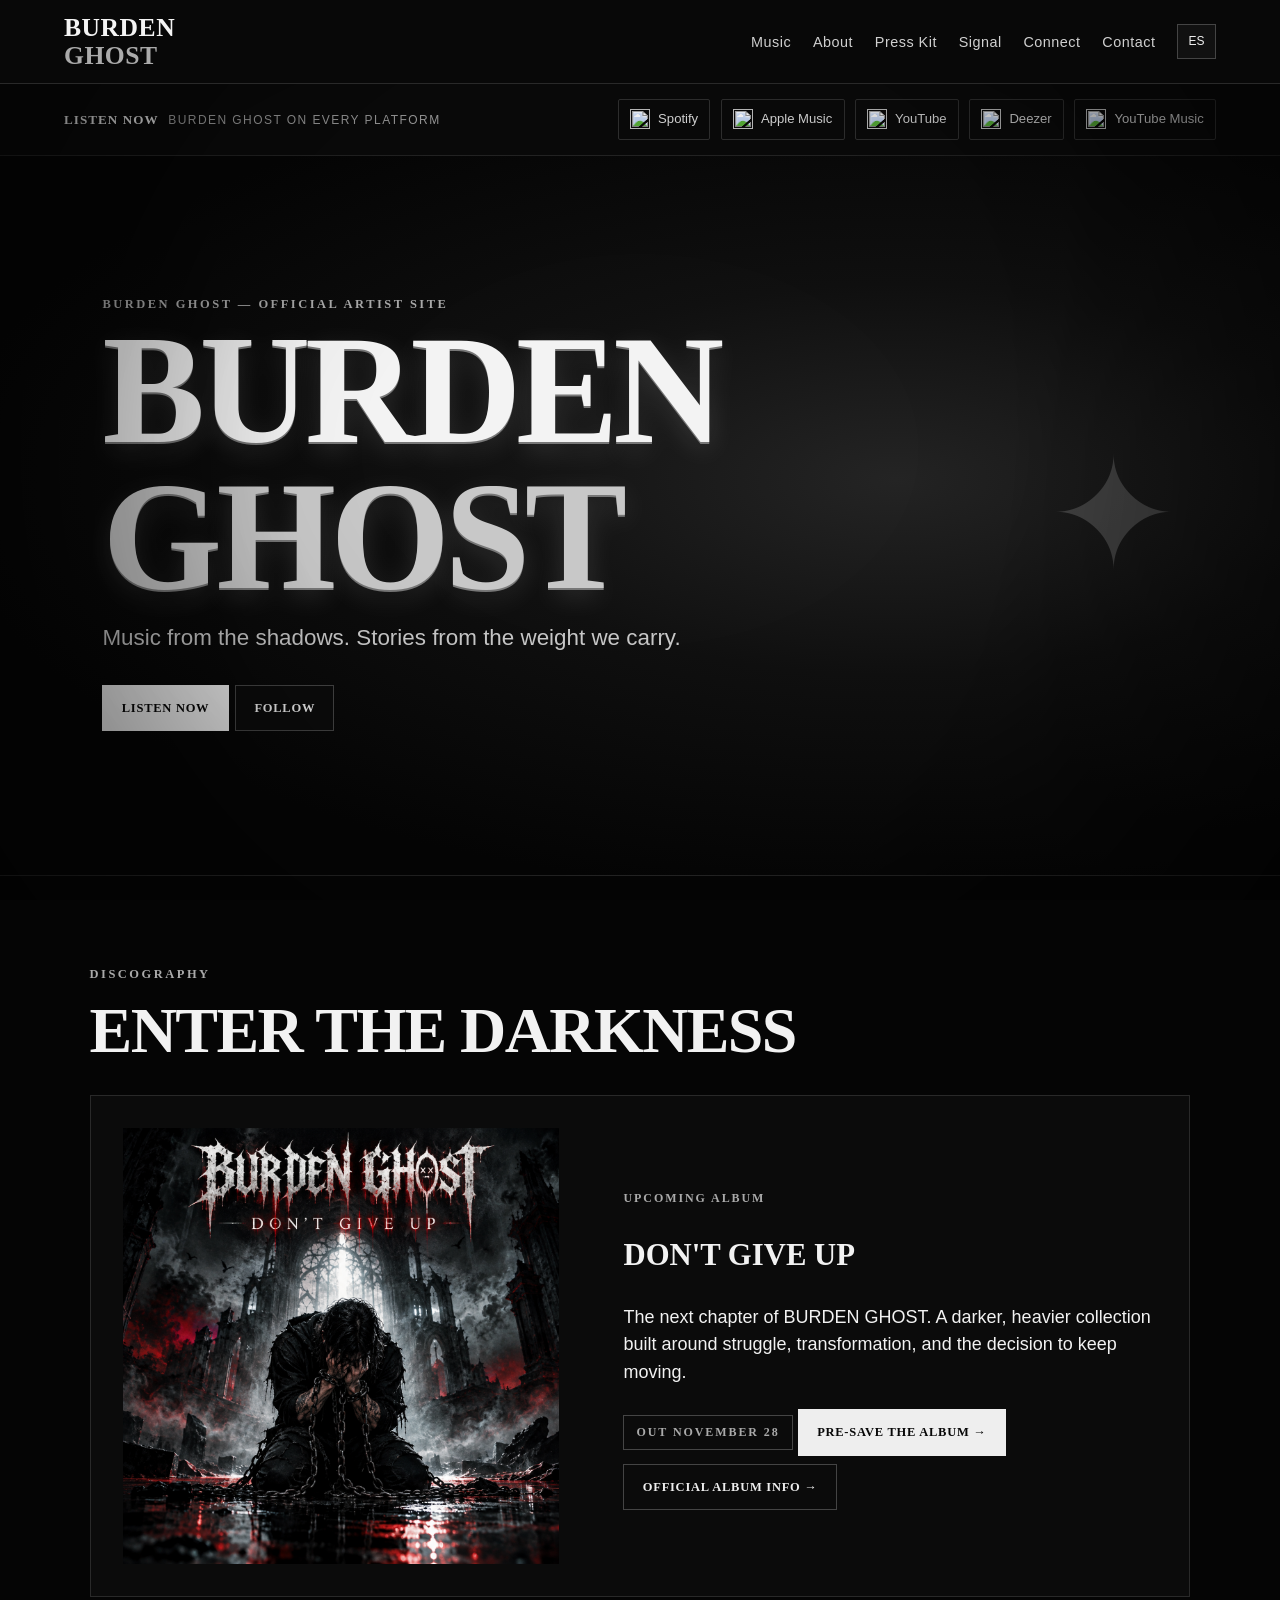
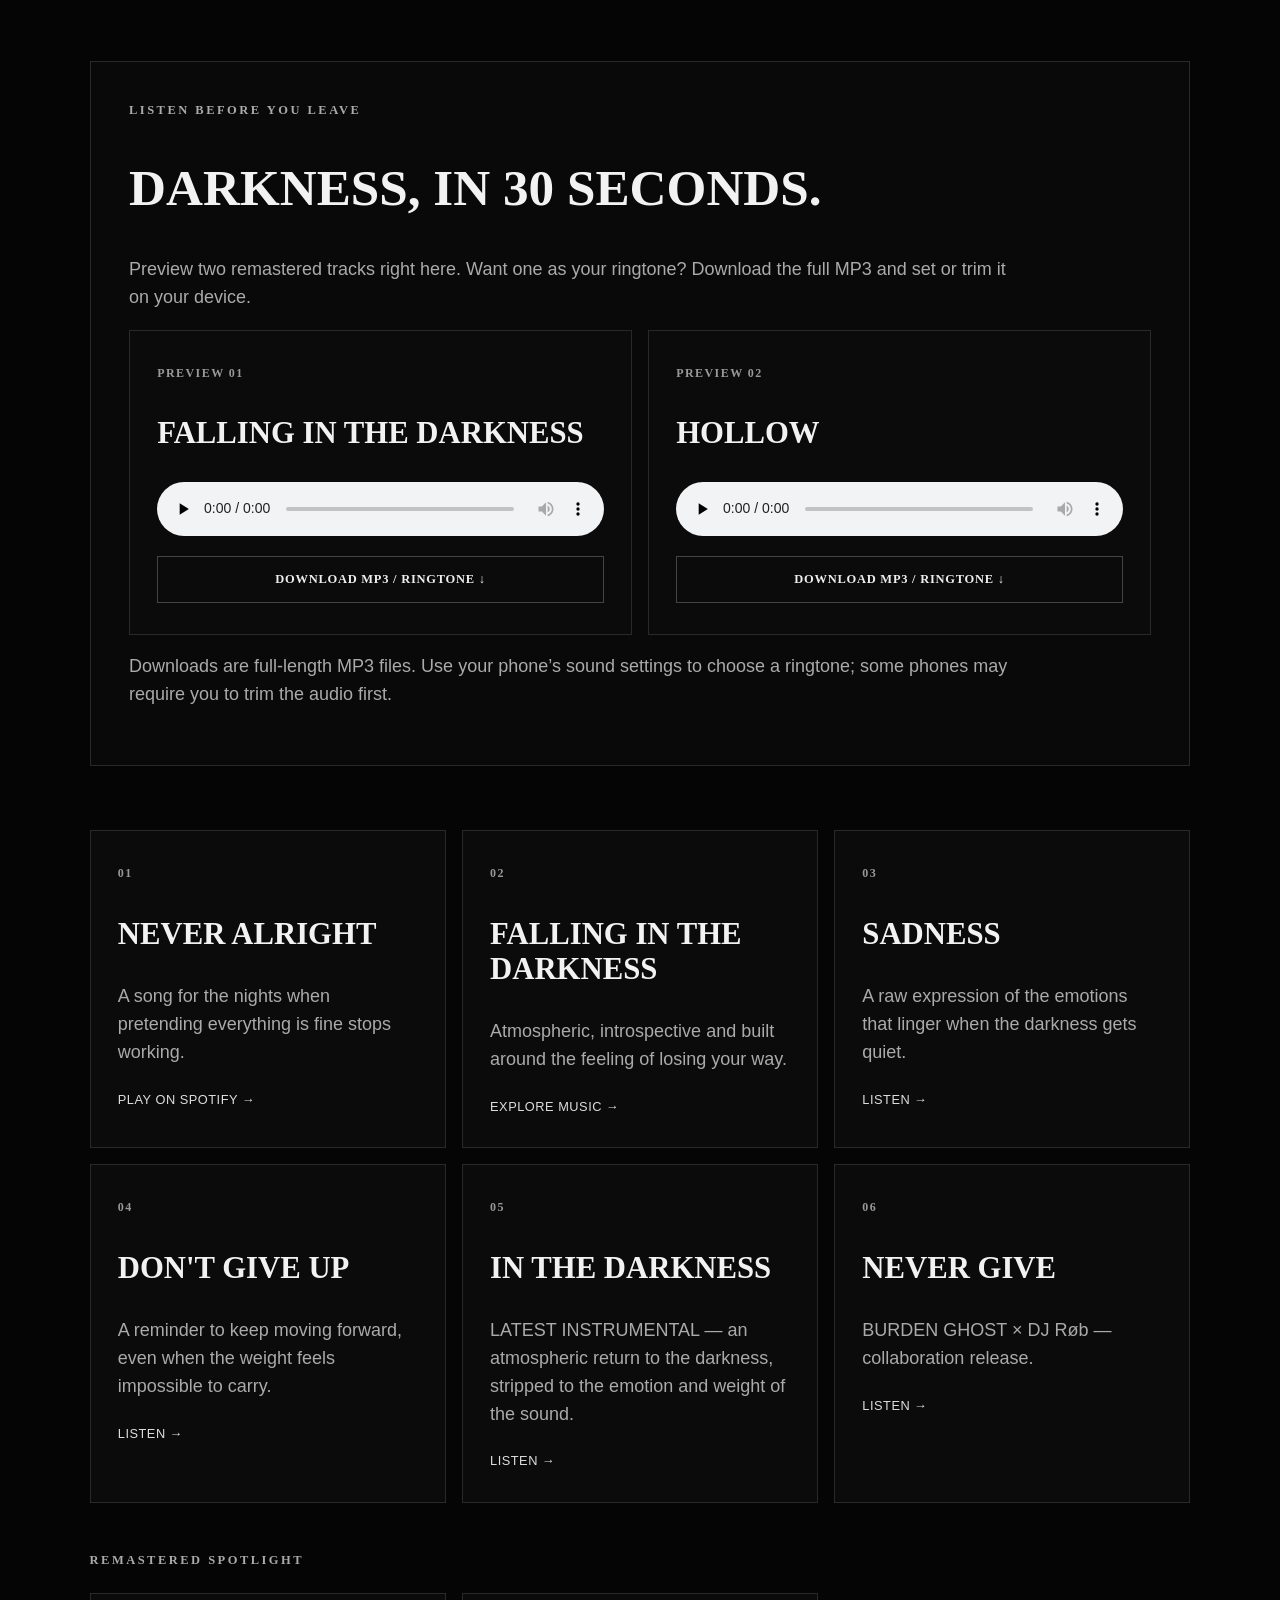
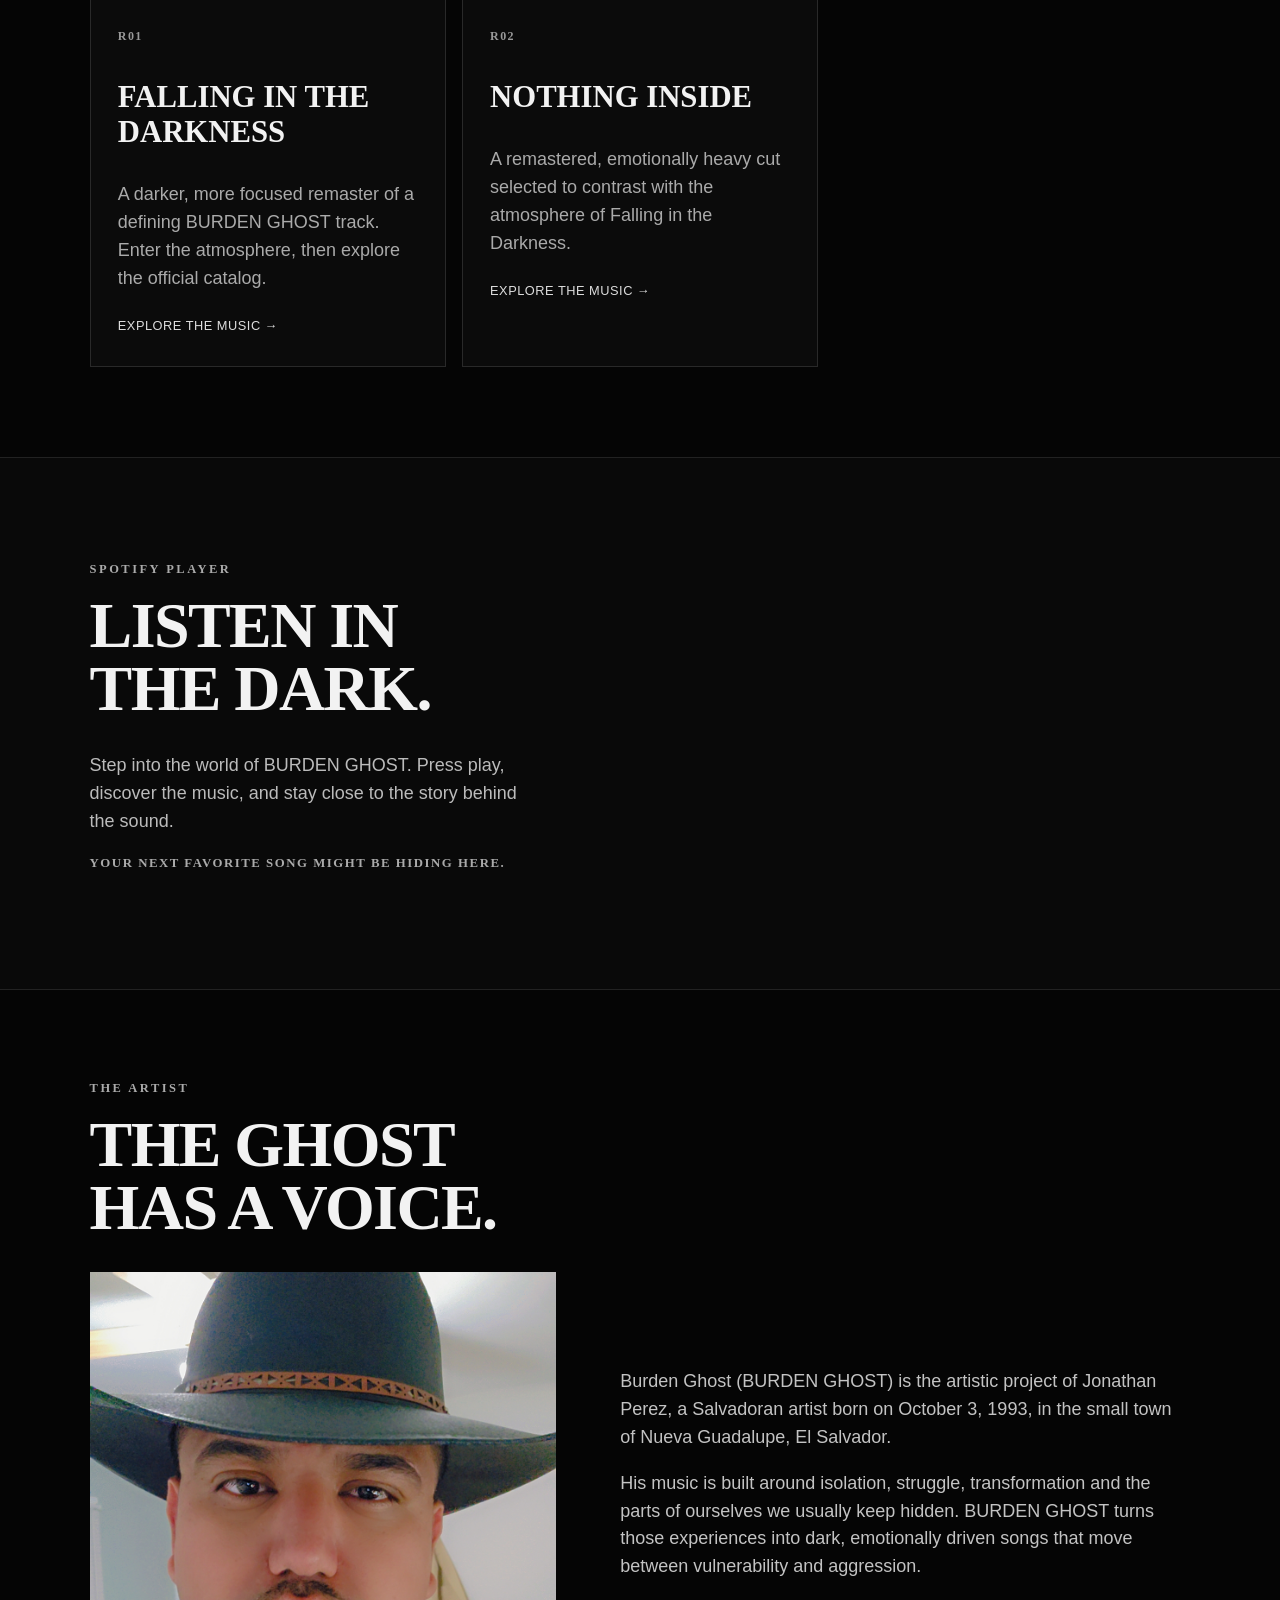
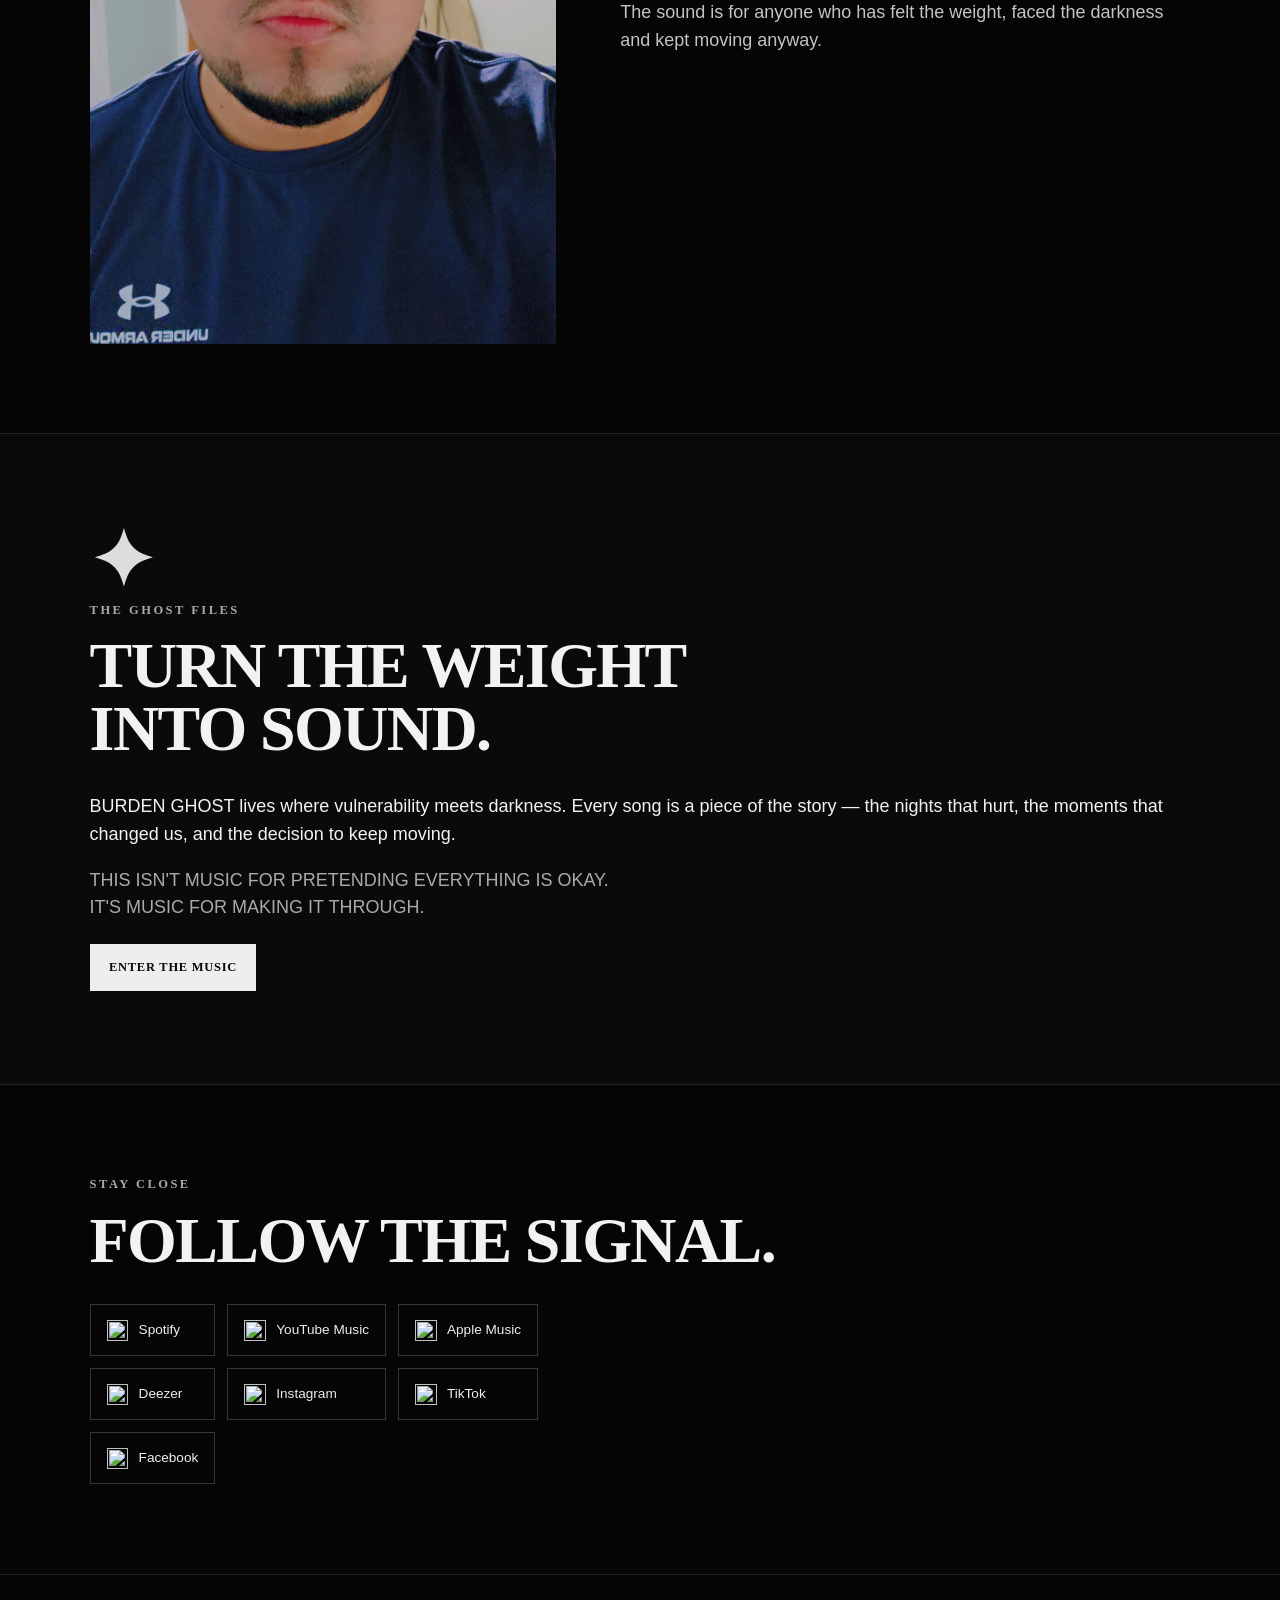
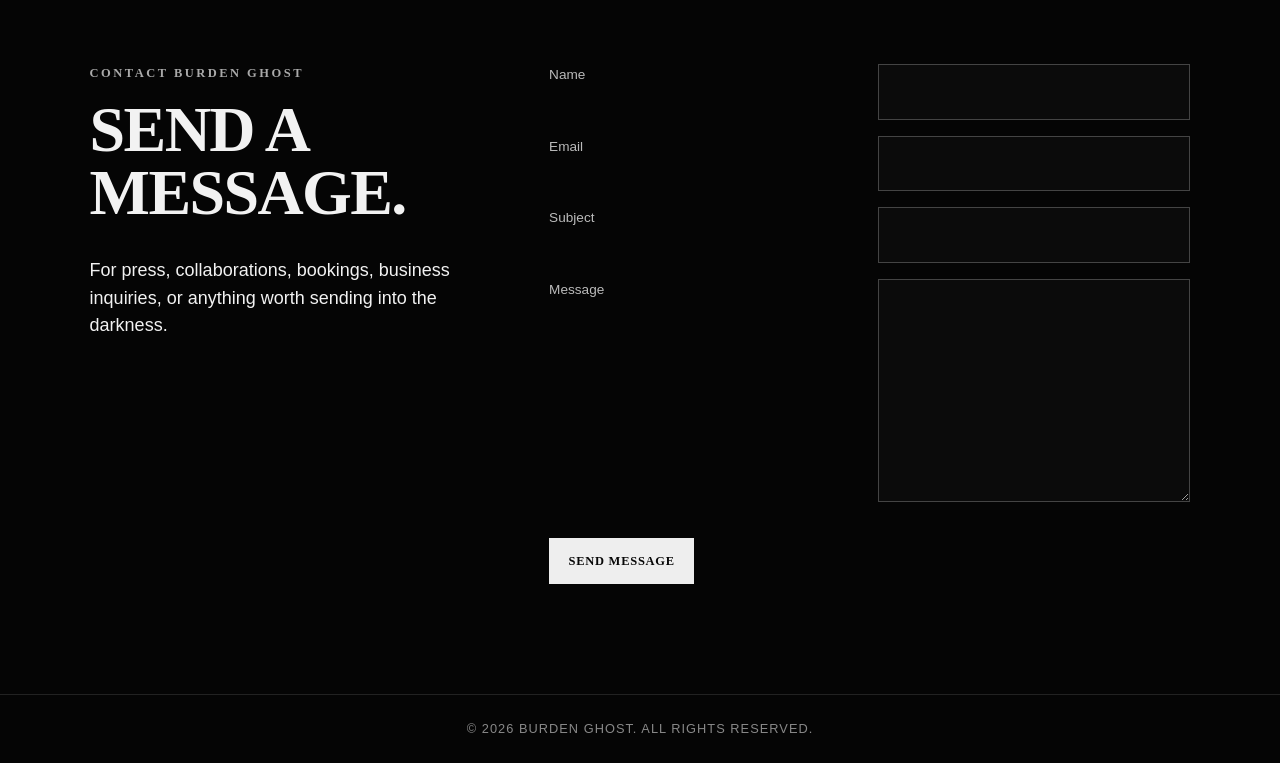
==== index.html @ daea95f8 "Add Deezer to artist links and structured data" ====
<!doctype html><html lang="en"><head><meta charset="utf-8"><meta name="viewport" content="width=device-width,initial-scale=1">
<meta name="referrer" content="strict-origin-when-cross-origin"><meta http-equiv="Permissions-Policy" content="camera=(), microphone=(), geolocation=(), payment=(), usb=(), bluetooth=(), accelerometer=(), gyroscope=(), magnetometer=()">
<meta http-equiv="Content-Security-Policy" content="default-src 'self'; base-uri 'self'; object-src 'none'; upgrade-insecure-requests; script-src 'self' https://challenges.cloudflare.com; style-src 'self' https://fonts.googleapis.com https://fonts.cdnfonts.com; font-src 'self' https://fonts.gstatic.com https://fonts.cdnfonts.com; img-src 'self' https://cdn.simpleicons.org; frame-src https://open.spotify.com https://challenges.cloudflare.com; connect-src 'self' https://formspree.io https://challenges.cloudflare.com; form-action https://formspree.io;">
<script src="https://challenges.cloudflare.com/turnstile/v0/api.js" async defer></script><meta name="description" content="Burden Ghost — official artist website of Salvadoran artist Jonathan Pérez. Discover the upcoming album Don't Give Up, latest music, In the Darkness instrumental, Never Give collaboration with DJ Røb, press kit and official links."><meta name="robots" content="index, follow, max-image-preview:large"><link rel="sitemap" type="application/xml" href="https://burdenghost.com/sitemap.xml"><title>Burden Ghost | Official Artist Website</title><link rel="canonical" href="https://burdenghost.com/">
<meta property="og:type" content="website">
<meta property="og:url" content="https://burdenghost.com/">
<meta property="og:title" content="Burden Ghost | Official Artist Website">
<meta property="og:description" content="BURDEN GHOST — alternative rap and metal from Salvadoran artist Jonathan Perez. Music from the shadows. Stories from the weight we carry.">
<meta property="og:image" content="https://burdenghost.com/file_00000000a74481f78d8ba8c35fa80552.png">
<meta property="og:image:alt" content="BURDEN GHOST — DON’T GIVE UP album cover">
<meta name="twitter:card" content="summary_large_image">
<meta name="twitter:title" content="Burden Ghost | Official Artist Website">
<meta name="twitter:description" content="BURDEN GHOST — alternative rap and metal from Salvadoran artist Jonathan Perez.">
<meta name="twitter:image" content="https://burdenghost.com/file_00000000a74481f78d8ba8c35fa80552.png">
<meta name="theme-color" content="#080808">
<meta name="keywords" content="BURDEN GHOST, Burden Ghost official artist, BURDEN GHOST music, BURDEN GHOST songs, Jonathan Pérez, Jonathan Perez musician, Salvadoran artist, alternative rap, alternative metal, rap metal, hip-hop, Don't Give Up album, Falling in the Darkness, Never Alright, Sadness, Hollow, In the Darkness, Never Give, DJ Røb, official discography, artist biography, press kit">
<meta property="og:site_name" content="Burden Ghost">
<meta property="og:locale" content="en_US">
<meta property="og:locale:alternate" content="es_SV">
<meta name="twitter:site" content="@burdenghost">
<script type="application/ld+json">{"@context":"https://schema.org","@graph":[{"@type":"WebPage","@id":"https://burdenghost.com/#webpage","url":"https://burdenghost.com/","name":"Burden Ghost | Official Artist Website","description":"Official website of BURDEN GHOST, the music project of Salvadoran artist Jonathan Pérez.","mainEntity":{"@id":"https://burdenghost.com/#artist"}},{"@type":"MusicGroup","@id":"https://burdenghost.com/#artist","name":"Burden Ghost","alternateName":["BURDEN GHOST","burdenghost","BURDEN GHOST music project"],"url":"https://burdenghost.com/","logo":"https://burdenghost.com/Snapchat-946401258.jpg","image":"https://burdenghost.com/Snapchat-946401258.jpg","description":"BURDEN GHOST is the dark, emotionally driven alternative rap and metal music project of Salvadoran artist Jonathan Pérez (Jonathan Perez). Its songs explore isolation, struggle, transformation, vulnerability and the hidden parts of the human experience.","genre":["Alternative Rap","Alternative Metal","Rap Metal","Metal","Hip-Hop"],"founder":{"@id":"https://burdenghost.com/#jonathan-perez"},"member":{"@id":"https://burdenghost.com/#jonathan-perez"},"sameAs":["https://open.spotify.com/artist/5hVlwr7mkQSALhv4N9uKXQ","https://music.apple.com/sv/artist/burden-ghost/1792258185","https://www.youtube.com/channel/UCRN2M30VFfHJXD09sIb9aAw","https://www.instagram.com/burdenghost","https://www.tiktok.com/@burdenghost","https://www.facebook.com/share/18JVgDE3kY/","https://soundcharts.com/es/artist/cf207992-5dd3-4aad-acc2-1cd14de17113","https://chartmetric.com/artist/13753170","https://www.deezer.com/en/artist/299631871"]},{"@type":"Person","@id":"https://burdenghost.com/#jonathan-perez","name":"Jonathan Perez","alternateName":["Jonathan Pérez","Jonnatan Perez"],"url":"https://burdenghost.com/","image":"https://burdenghost.com/Snapchat-946401258.jpg","jobTitle":"Musical Artist, Songwriter and Producer","description":"Salvadoran musician and songwriter behind BURDEN GHOST, a dark, emotionally driven alternative rap and metal project.","birthDate":"1993-10-03","birthPlace":{"@type":"Place","name":"Nueva Guadalupe","address":{"@type":"PostalAddress","addressCountry":"SV"}},"nationality":{"@type":"Country","name":"El Salvador"},"worksFor":{"@id":"https://burdenghost.com/#artist"},"sameAs":["https://open.spotify.com/artist/5hVlwr7mkQSALhv4N9uKXQ","https://music.apple.com/sv/artist/burden-ghost/1792258185","https://www.youtube.com/channel/UCRN2M30VFfHJXD09sIb9aAw","https://www.instagram.com/burdenghost","https://www.tiktok.com/@burdenghost"]},{"@type":"MusicAlbum","@id":"https://burdenghost.com/#dont-give-up","name":"Don't Give Up","byArtist":{"@id":"https://burdenghost.com/#artist"},"url":"https://burdenghost.com/#music","description":"Upcoming BURDEN GHOST album."}]}</script><link rel="stylesheet" href="style.css?v=20261011-5"></head>
<body><header><a class="brand" href="#top" aria-label="Burden Ghost official home"><span>BURDEN</span><span>GHOST</span></a><nav><a href="#music" data-en="Music" data-es="Música">Music</a><a href="#about" data-en="About" data-es="Biografía">About</a><a href="press-kit.html" data-en="Press Kit" data-es="Prensa">Press Kit</a><a href="#signal" data-en="Signal" data-es="Señal">Signal</a><a href="#connect" data-en="Connect" data-es="Conectar">Connect</a><a href="#contact" data-en="Contact" data-es="Contacto">Contact</a><button class="lang-switch" id="langToggle" type="button" aria-label="Change language">ES</button></nav></header>
<div class="listen-bar" aria-label="Listen to BURDEN GHOST">
<div class="listen-label"><span data-en="LISTEN NOW" data-es="ESCUCHA AHORA">LISTEN NOW</span><small data-en="BURDEN GHOST ON EVERY PLATFORM" data-es="BURDEN GHOST EN TODAS LAS PLATAFORMAS">BURDEN GHOST ON EVERY PLATFORM</small></div>
<div class="listen-platforms">
<a href="https://open.spotify.com/artist/5hVlwr7mkQSALhv4N9uKXQ?si=DSXrecOzQ26VbhhzVG5lOA&utm_source=copy-link" target="_blank" rel="noopener noreferrer" aria-label="Listen to BURDEN GHOST on Spotify"><img width="20" height="20" decoding="async" src="https://cdn.simpleicons.org/spotify/ffffff" alt="" aria-hidden="true"><span>Spotify</span></a>
<a href="https://music.apple.com/sv/artist/burden-ghost/1792258185?ls" target="_blank" rel="noopener noreferrer" aria-label="Listen to BURDEN GHOST on Apple Music"><img width="20" height="20" decoding="async" src="https://cdn.simpleicons.org/applemusic/ffffff" alt="" aria-hidden="true"><span>Apple Music</span></a>
<a href="https://www.youtube.com/channel/UCRN2M30VFfHJXD09sIb9aAw" target="_blank" rel="noopener noreferrer" aria-label="Watch BURDEN GHOST on YouTube"><img width="20" height="20" decoding="async" src="https://cdn.simpleicons.org/youtube/ffffff" alt="" aria-hidden="true"><span>YouTube</span></a>
<a href="https://www.deezer.com/en/artist/299631871" target="_blank" rel="noopener noreferrer" aria-label="Listen to BURDEN GHOST on Deezer"><img width="20" height="20" decoding="async" src="https://cdn.simpleicons.org/deezer/ffffff" alt="" aria-hidden="true"><span>Deezer</span></a>
<a href="https://music.youtube.com/channel/UCRN2M30VFfHJXD09sIb9aAw?si=BEVCB8uxnSjo52P7" target="_blank" rel="noopener noreferrer" aria-label="Listen to BURDEN GHOST on YouTube Music"><img width="20" height="20" decoding="async" src="https://cdn.simpleicons.org/youtubemusic/ffffff" alt="" aria-hidden="true"><span>YouTube Music</span></a>
</div></div><main id="top"><section class="hero"><div><p class="eyebrow" data-en="BURDEN GHOST — OFFICIAL ARTIST SITE" data-es="BURDEN GHOST — SITIO OFICIAL DEL ARTISTA">BURDEN GHOST — OFFICIAL ARTIST SITE</p><div class="hero-logo"><h1 class="logo-title"><span>BURDEN</span><span>GHOST</span></h1></div><p class="tagline" data-en="Music from the shadows. Stories from the weight we carry." data-es="Música desde las sombras. Historias nacidas del peso que cargamos.">Music from the shadows. Stories from the weight we carry.</p><a class="btn primary" href="#music" data-en="LISTEN NOW" data-es="ESCUCHA AHORA">LISTEN NOW</a><a class="btn" href="#connect" data-en="FOLLOW" data-es="SEGUIR">FOLLOW</a></div><div class="sigil">✦</div></section>
<section id="music"><p class="eyebrow" data-en="DISCOGRAPHY" data-es="DISCOGRAFÍA">DISCOGRAPHY</p><h2 data-en="ENTER THE DARKNESS" data-es="ENTRA EN LA OSCURIDAD">ENTER THE DARKNESS</h2><div class="album-feature" aria-label="Upcoming album Don't Give Up">
<div class="album-art"><img src="file_00000000a74481f78d8ba8c35fa80552.png" alt="DON’T GIVE UP album cover by BURDEN GHOST" loading="lazy"></div>
<div class="album-copy">
<p class="album-kicker" data-en="UPCOMING ALBUM" data-es="PRÓXIMO ÁLBUM">UPCOMING ALBUM</p>
<h3>DON'T GIVE UP</h3>
<p data-en="The next chapter of BURDEN GHOST. A darker, heavier collection built around struggle, transformation, and the decision to keep moving." data-es="El próximo capítulo de BURDEN GHOST. Una colección más oscura y pesada, construida alrededor de la lucha, la transformación y la decisión de seguir adelante.">The next chapter of BURDEN GHOST. A darker, heavier collection built around struggle, transformation, and the decision to keep moving.</p>
<span class="album-status" data-en="OUT NOVEMBER 28" data-es="LANZAMIENTO: 28 DE NOVIEMBRE">OUT NOVEMBER 28</span>
<a class="btn primary album-presale-link" href="https://share.amuse.io/album/burden-ghost-dont-give-up" target="_blank" rel="noopener noreferrer" data-en="PRE-SAVE THE ALBUM →" data-es="PRE-GUARDAR EL ÁLBUM →" aria-label="Pre-save the Don't Give Up album on Amuse">PRE-SAVE THE ALBUM →</a>
<a class="btn" href="dont-give-up.html" data-en="OFFICIAL ALBUM INFO →" data-es="INFORMACIÓN OFICIAL DEL ÁLBUM →">OFFICIAL ALBUM INFO →</a>
</div>
</div>
<section class="audio-preview-section" aria-labelledby="preview-heading">
<p class="eyebrow" data-en="LISTEN BEFORE YOU LEAVE" data-es="ESCUCHA ANTES DE IRTE">LISTEN BEFORE YOU LEAVE</p>
<h2 id="preview-heading" data-en="DARKNESS, IN 30 SECONDS." data-es="OSCURIDAD, EN 30 SEGUNDOS.">DARKNESS, IN 30 SECONDS.</h2>
<p class="preview-intro" data-en="Preview two remastered tracks right here. Want one as your ringtone? Download the full MP3 and set or trim it on your device." data-es="Escucha aquí dos canciones remasterizadas. ¿Quieres una como tono de llamada? Descarga el MP3 completo y configúralo o recórtalo en tu dispositivo.">Preview two remastered tracks right here. Want one as your ringtone? Download the full MP3 and set or trim it on your device.</p>
<div class="preview-grid">
<article class="preview-track">
<small>PREVIEW 01</small><h3>FALLING IN THE DARKNESS</h3>
<audio class="track-preview" controls preload="none" aria-label="30-second preview of Falling in the Darkness" data-preview-limit="30"><source src="FallingintheDarknessRemaster.mp3" type="audio/mpeg">Your browser does not support audio playback.</audio>
<a class="btn preview-download" href="FallingintheDarknessRemaster.mp3" download="BURDEN-GHOST-Falling-in-the-Darkness-Ringtone.mp3" data-en="DOWNLOAD MP3 / RINGTONE ↓" data-es="DESCARGAR MP3 / TONO ↓">DOWNLOAD MP3 / RINGTONE ↓</a>
</article>
<article class="preview-track">
<small>PREVIEW 02</small><h3>HOLLOW</h3>
<audio class="track-preview" controls preload="none" aria-label="30-second preview of Hollow" data-preview-limit="30"><source src="Hollow.mp3" type="audio/mpeg">Your browser does not support audio playback.</audio>
<a class="btn preview-download" href="Hollow.mp3" download="BURDEN-GHOST-Hollow-Ringtone.mp3" data-en="DOWNLOAD MP3 / RINGTONE ↓" data-es="DESCARGAR MP3 / TONO ↓">DOWNLOAD MP3 / RINGTONE ↓</a>
</article>
</div>
<p class="preview-note" data-en="Downloads are full-length MP3 files. Use your phone’s sound settings to choose a ringtone; some phones may require you to trim the audio first." data-es="Las descargas son archivos MP3 completos. Usa los ajustes de sonido de tu teléfono para elegir el tono; algunos teléfonos pueden requerir recortar el audio primero.">Downloads are full-length MP3 files. Use your phone’s sound settings to choose a ringtone; some phones may require you to trim the audio first.</p>
</section>
<div class="cards">
<article><small>01</small><h3>NEVER ALRIGHT</h3><p data-en="A song for the nights when pretending everything is fine stops working." data-es="Una canción para esas noches en las que fingir que todo está bien deja de funcionar.">A song for the nights when pretending everything is fine stops working.</p><a href="https://open.spotify.com/artist/5hVlwr7mkQSALhv4N9uKXQ" target="_blank" rel="noopener noreferrer" data-en="PLAY ON SPOTIFY →" data-es="REPRODUCIR EN SPOTIFY →">PLAY ON SPOTIFY →</a></article>
<article><small>02</small><h3>FALLING IN THE DARKNESS</h3><p data-en="Atmospheric, introspective and built around the feeling of losing your way." data-es="Atmosférica e introspectiva, nace de la sensación de perder el rumbo.">Atmospheric, introspective and built around the feeling of losing your way.</p><a href="https://open.spotify.com/artist/5hVlwr7mkQSALhv4N9uKXQ" target="_blank" rel="noopener noreferrer" data-en="EXPLORE MUSIC →" data-es="EXPLORAR MÚSICA →">EXPLORE MUSIC →</a></article>
<article><small>03</small><h3>SADNESS</h3><p data-en="A raw expression of the emotions that linger when the darkness gets quiet." data-es="Una expresión cruda de las emociones que permanecen cuando la oscuridad queda en silencio.">A raw expression of the emotions that linger when the darkness gets quiet.</p><a href="https://open.spotify.com/artist/5hVlwr7mkQSALhv4N9uKXQ" target="_blank" rel="noopener noreferrer" data-en="LISTEN →" data-es="ESCUCHAR →">LISTEN →</a></article>
<article><small>04</small><h3>DON'T GIVE UP</h3><p data-en="A reminder to keep moving forward, even when the weight feels impossible to carry." data-es="Un recordatorio para seguir adelante, incluso cuando el peso parece imposible de soportar.">A reminder to keep moving forward, even when the weight feels impossible to carry.</p><a href="https://open.spotify.com/artist/5hVlwr7mkQSALhv4N9uKXQ" target="_blank" rel="noopener noreferrer" data-en="LISTEN →" data-es="ESCUCHAR →">LISTEN →</a></article>
<article class="release-new"><small>05</small><h3>IN THE DARKNESS</h3><p data-en="LATEST INSTRUMENTAL — an atmospheric return to the darkness, stripped to the emotion and weight of the sound." data-es="ÚLTIMO INSTRUMENTAL — un regreso atmosférico a la oscuridad, reducido a la emoción y al peso del sonido.">LATEST INSTRUMENTAL — an atmospheric return to the darkness, stripped to the emotion and weight of the sound.</p><a href="https://open.spotify.com/album/06RnloTx2OzmP9pW0BRyrY" target="_blank" rel="noopener noreferrer" data-en="LISTEN →" data-es="ESCUCHAR →">LISTEN →</a></article>
<article class="release-new"><small>06</small><h3>NEVER GIVE</h3><p data-en="BURDEN GHOST × DJ Røb — collaboration release." data-es="BURDEN GHOST × DJ Røb — lanzamiento colaborativo.">BURDEN GHOST × DJ Røb — collaboration release.</p><a href="https://open.spotify.com/album/4OkulCDJMTBa8F6FsnZSKm" target="_blank" rel="noopener noreferrer" data-en="LISTEN →" data-es="ESCUCHAR →">LISTEN →</a></article>
</div>
<div class="remaster-spotlight" aria-label="Remastered track spotlight">
<p class="eyebrow" data-en="REMASTERED SPOTLIGHT" data-es="SELECCIÓN REMASTERIZADA">REMASTERED SPOTLIGHT</p>
<div class="cards">
<article class="release-new"><small>R01</small><h3>FALLING IN THE DARKNESS</h3><p data-en="A darker, more focused remaster of a defining BURDEN GHOST track. Enter the atmosphere, then explore the official catalog." data-es="Una remasterización más oscura y enfocada de una canción clave de BURDEN GHOST. Entra en la atmósfera y explora el catálogo oficial.">A darker, more focused remaster of a defining BURDEN GHOST track. Enter the atmosphere, then explore the official catalog.</p><a href="https://open.spotify.com/artist/5hVlwr7mkQSALhv4N9uKXQ" target="_blank" rel="noopener noreferrer" data-en="EXPLORE THE MUSIC →" data-es="EXPLORAR LA MÚSICA →">EXPLORE THE MUSIC →</a></article>
<article class="release-new"><small>R02</small><h3>NOTHING INSIDE</h3><p data-en="A remastered, emotionally heavy cut selected to contrast with the atmosphere of Falling in the Darkness." data-es="Una canción remasterizada, emocionalmente intensa, elegida para contrastar con la atmósfera de Falling in the Darkness.">A remastered, emotionally heavy cut selected to contrast with the atmosphere of Falling in the Darkness.</p><a href="https://open.spotify.com/artist/5hVlwr7mkQSALhv4N9uKXQ" target="_blank" rel="noopener noreferrer" data-en="EXPLORE THE MUSIC →" data-es="EXPLORAR LA MÚSICA →">EXPLORE THE MUSIC →</a></article>
</div>
</div></section>
<section id="player" class="player-section"><div><p class="eyebrow" data-en="SPOTIFY PLAYER" data-es="REPRODUCTOR DE SPOTIFY">SPOTIFY PLAYER</p><h2 data-en="LISTEN IN THE DARK." data-es="ESCUCHA EN LA OSCURIDAD.">LISTEN IN THE DARK.</h2><p class="player-copy" data-en="Step into the world of BURDEN GHOST. Press play, discover the music, and stay close to the story behind the sound." data-es="Entra al mundo de BURDEN GHOST. Dale play, descubre la música y conoce la historia detrás del sonido.">Step into the world of BURDEN GHOST. Press play, discover the music, and stay close to the story behind the sound.</p><p class="player-hook" data-en="YOUR NEXT FAVORITE SONG MIGHT BE HIDING HERE." data-es="TU PRÓXIMA CANCIÓN FAVORITA PODRÍA ESTAR AQUÍ.">YOUR NEXT FAVORITE SONG MIGHT BE HIDING HERE.</p></div><div class="spotify-player"><iframe  src="https://open.spotify.com/embed/artist/5hVlwr7mkQSALhv4N9uKXQ?utm_source=generator&theme=0" width="100%" height="352" frameborder="0" allowfullscreen allow="autoplay; clipboard-write; encrypted-media; fullscreen; picture-in-picture" loading="lazy" title="BURDEN GHOST on Spotify"></iframe></div></section>
<section id="about" class="about"><div class="artist-visual"><p class="eyebrow" data-en="THE ARTIST" data-es="EL ARTISTA">THE ARTIST</p><h2 data-en="THE GHOST<br>HAS A VOICE." data-es="EL FANTASMA<br>TIENE VOZ.">THE GHOST<br>HAS A VOICE.</h2><img class="artist-photo" src="Snapchat-946401258.jpg" alt="BURDEN GHOST — Jonathan Perez"></div><div>
<p data-en="Burden Ghost (BURDEN GHOST) is the artistic project of Jonathan Perez, a Salvadoran artist born on October 3, 1993, in the small town of Nueva Guadalupe, El Salvador." data-es="BURDEN GHOST es el proyecto de rap alternativo y metal oscuro y emocional de Jonathan Pérez, artista salvadoreño nacido el 3 de octubre de 1993 en Nueva Guadalupe, El Salvador.">BURDEN GHOST is the artistic project of <strong>Jonathan Perez</strong>, a Salvadoran artist born on October 3, 1993, in the small town of Nueva Guadalupe, El Salvador.</p>
<p data-en="His music is built around isolation, struggle, transformation and the parts of ourselves we usually keep hidden. BURDEN GHOST turns those experiences into dark, emotionally driven songs that move between vulnerability and aggression." data-es="Su música gira alrededor del aislamiento, la lucha, la transformación y las partes de nosotros mismos que normalmente mantenemos ocultas. BURDEN GHOST convierte esas experiencias en canciones oscuras y emocionales que se mueven entre la vulnerabilidad y la agresividad.">His music is built around isolation, struggle, transformation and the parts of ourselves we usually keep hidden. BURDEN GHOST turns those experiences into dark, emotionally driven songs that move between vulnerability and aggression.</p>
<p data-en="The sound is for anyone who has felt the weight, faced the darkness and kept moving anyway." data-es="Este sonido es para cualquiera que haya sentido el peso, enfrentado la oscuridad y seguido adelante de todos modos." >The sound is for anyone who has felt the weight, faced the darkness and kept moving anyway.</p>
</div></section>
<section id="signal" class="signal"><div class="signal-mark">✦</div><div><p class="eyebrow" data-en="THE GHOST FILES" data-es="LOS ARCHIVOS DEL FANTASMA">THE GHOST FILES</p><h2 data-en="TURN THE WEIGHT<br>INTO SOUND." data-es="CONVIERTE EL PESO<br>EN SONIDO.">TURN THE WEIGHT<br>INTO SOUND.</h2><p data-en="BURDEN GHOST lives where vulnerability meets darkness. Every song is a piece of the story — the nights that hurt, the moments that changed us, and the decision to keep moving." data-es="BURDEN GHOST vive donde la vulnerabilidad se encuentra con la oscuridad. Cada canción es una parte de la historia: las noches que dolieron, los momentos que nos cambiaron y la decisión de seguir adelante.">BURDEN GHOST lives where vulnerability meets darkness. Every song is a piece of the story — the nights that hurt, the moments that changed us, and the decision to keep moving.</p><p class="signal-note" data-en="THIS ISN'T MUSIC FOR PRETENDING EVERYTHING IS OKAY.<br>IT'S MUSIC FOR MAKING IT THROUGH." data-es="ESTA NO ES MÚSICA PARA FINGIR QUE TODO ESTÁ BIEN.<br>ES MÚSICA PARA SOBREVIVIRLO.">THIS ISN'T MUSIC FOR PRETENDING EVERYTHING IS OKAY.<br>IT'S MUSIC FOR MAKING IT THROUGH.</p><a class="btn primary" href="#player" data-en="ENTER THE MUSIC" data-es="ENTRA EN LA MÚSICA">ENTER THE MUSIC</a></div></section>
<section id="connect" class="connect"><p class="eyebrow" data-en="STAY CLOSE" data-es="MANTENTE CERCA">STAY CLOSE</p><h2 data-en="FOLLOW THE SIGNAL." data-es="SIGUE LA SEÑAL.">FOLLOW THE SIGNAL.</h2><div class="links">
<a href="https://open.spotify.com/artist/5hVlwr7mkQSALhv4N9uKXQ" target="_blank" rel="noopener noreferrer"><img width="20" height="20" decoding="async" src="https://cdn.simpleicons.org/spotify/ffffff" alt="" aria-hidden="true">Spotify</a><a href="https://music.youtube.com/channel/UCRN2M30VFfHJXD09sIb9aAw?si=fIfkWxtUyO3c_2kb" target="_blank" rel="noopener noreferrer"><img width="20" height="20" decoding="async" src="https://cdn.simpleicons.org/youtubemusic/ffffff" alt="" aria-hidden="true">YouTube Music</a><a href="https://music.apple.com/sv/artist/burden-ghost/1792258185?ls" target="_blank" rel="noopener noreferrer"><img width="20" height="20" decoding="async" src="https://cdn.simpleicons.org/applemusic/ffffff" alt="" aria-hidden="true">Apple Music</a><a href="https://www.deezer.com/en/artist/299631871" target="_blank" rel="noopener noreferrer" aria-label="Listen to BURDEN GHOST on Deezer"><img width="20" height="20" decoding="async" src="https://cdn.simpleicons.org/deezer/ffffff" alt="" aria-hidden="true">Deezer</a><a href="https://www.instagram.com/burdenghost?stkn=MWw3ZmhoMnlycmhzYw==" target="_blank" rel="noopener noreferrer"><img src="https://cdn.simpleicons.org/instagram/ffffff" alt="" aria-hidden="true">Instagram</a><a href="https://www.tiktok.com/@burdenghost" target="_blank" rel="noopener noreferrer"><img src="https://cdn.simpleicons.org/tiktok/ffffff" alt="" aria-hidden="true">TikTok</a><a href="https://www.facebook.com/share/18JVgDE3kY/" target="_blank" rel="noopener noreferrer"><img src="https://cdn.simpleicons.org/facebook/ffffff" alt="" aria-hidden="true">Facebook</a></div></section><section id="contact" class="contact"><div><p class="eyebrow" data-en="CONTACT BURDEN GHOST" data-es="CONTACTA A BURDEN GHOST">CONTACT BURDEN GHOST</p><h2 data-en="SEND A MESSAGE." data-es="ENVÍA UN MENSAJE.">SEND A MESSAGE.</h2><p class="contact-copy" data-en="For press, collaborations, bookings, business inquiries, or anything worth sending into the darkness." data-es="Para prensa, colaboraciones, contrataciones, consultas profesionales o cualquier mensaje que merezca llegar desde la oscuridad.">For press, collaborations, bookings, business inquiries, or anything worth sending into the darkness.</p></div><form id="contact-form" class="contact-form" action="https://formspree.io/f/mgavzzyq" method="POST"><div class="form-row"><label for="contact-name" data-en="Name" data-es="Nombre">Name</label><input id="contact-name" name="name" data-fs-field type="text" autocomplete="name" minlength="2" maxlength="80" pattern="[A-Za-zÀ-ÿ][A-Za-zÀ-ÿ .’-]{1,79}" required></div><div class="form-row"><label for="contact-email" data-en="Email" data-es="Correo electrónico">Email</label><input id="contact-email" name="email" data-fs-field type="email" autocomplete="email" maxlength="160" required></div><div class="form-row"><label for="contact-subject" data-en="Subject" data-es="Asunto">Subject</label><input id="contact-subject" name="subject" data-fs-field type="text" autocomplete="off" minlength="2" maxlength="120" required></div><div class="form-row"><label for="contact-message" data-en="Message" data-es="Mensaje">Message</label><textarea id="contact-message" name="message" data-fs-field rows="7" minlength="10" maxlength="3000" spellcheck="true" required></textarea></div><div class="cf-turnstile" data-sitekey="0x4AAAAAAFCgXNF8r6yot9po" data-action="contact"></div><input class="contact-honeypot" type="text" name="_gotcha" tabindex="-1" autocomplete="off" aria-hidden="true" maxlength="0" value=""><input type="hidden" name="_form_started" id="form-started"><div class="form-meta"><button class="btn primary" type="submit" data-fs-submit-btn data-en="SEND MESSAGE" data-es="ENVIAR MENSAJE">SEND MESSAGE</button></div><div id="contact-status" class="contact-status" data-fs-error role="status" aria-live="polite"></div></form></section></main>
<footer>© <span id="year"></span> BURDEN GHOST. <span data-en="ALL RIGHTS RESERVED." data-es="TODOS LOS DERECHOS RESERVADOS.">ALL RIGHTS RESERVED.</span></footer>

<script src="site.js" defer></script>
</body></html>
---- style.css ----
@import url('https://fonts.cdnfonts.com/css/metal-lord');
@import url('https://fonts.googleapis.com/css2?family=Barlow+Condensed:wght@400;500;600;700&family=Cinzel:wght@500;600;700;800&family=Inter:wght@400;500;600&family=UnifrakturCook:wght@700&display=swap');

:root{--bg:#050505;--panel:#0b0b0b;--panel2:#111;--text:#f2f2f2;--muted:#9a9a9a;--dim:#5e5e5e;--line:#292929;--ghost:#d7d7d7;--gothic:"UnifrakturCook","Old English Text MT","Blackletter",serif;--display:Cinzel,serif;--body:"Barlow Condensed",Arial,sans-serif}
*{box-sizing:border-box}
html{scroll-behavior:smooth;background:#050505}
body{margin:0;background:#050505;color:var(--text);font:400 18px/1.55 var(--body);position:relative}
body:before{content:"";position:fixed;inset:0;pointer-events:none;z-index:10;background:radial-gradient(circle at center,transparent 45%,#0008 100%);mix-blend-mode:multiply}
body:after{content:"";position:fixed;inset:0;pointer-events:none;z-index:9;opacity:.18;background:radial-gradient(ellipse at center,transparent 30%,#000 100%)}

/* EPK hero refinement: retain the gothic identity, but keep the complete name visible. */
.press-hero{position:relative;isolation:isolate;min-height:clamp(34rem,76vh,52rem);display:flex;flex-direction:column;justify-content:center;align-items:flex-start;gap:1.25rem;padding:clamp(4.5rem,10vw,9rem) clamp(1.25rem,7vw,7rem);overflow:hidden;border-bottom:1px solid #1b1b1b;background:radial-gradient(ellipse at 62% 48%,#242424 0%,#101010 36%,#050505 76%)}
.press-hero:before{content:"";position:absolute;inset:0;z-index:-1;pointer-events:none;background:linear-gradient(90deg,#050505 0%,#050505bb 35%,transparent 100%),radial-gradient(ellipse at 70% 55%,#ffffff0b,transparent 55%)}
.press-hero>.eyebrow{margin:0;color:#c5c5c5;font:600 .78rem/1.4 var(--display);letter-spacing:.22em;text-transform:uppercase}
.press-hero .hero-logo{width:100%;max-width:min(100%,76rem);min-width:0;margin:0;overflow:visible}
.press-hero .logo-title{display:flex;flex-direction:column;align-items:flex-start;gap:0;margin:0;max-width:100%;font-family:var(--gothic);font-size:clamp(3.6rem,10.2vw,9.5rem);font-weight:700;line-height:.78;letter-spacing:-.035em;overflow-wrap:anywhere;word-break:normal;color:#f3f3f3;text-shadow:0 2px 0 #777,0 8px 28px #fff2}
.press-hero .logo-title span{display:block;max-width:100%;white-space:nowrap}
.press-hero .logo-title span+span{margin-top:.16em;color:#c9c9c9}
.press-hero .tagline{max-width:38rem;margin:.2rem 0 .4rem;color:#c3c3c3;font-family:var(--body);font-size:clamp(1.05rem,1.7vw,1.35rem);line-height:1.5}
.press-actions{display:flex;align-items:center;flex-wrap:wrap;gap:.7rem;margin-top:.2rem;max-width:100%}
.press-actions .btn{display:inline-flex;align-items:center;justify-content:center;min-height:3rem;padding:.85rem 1.2rem;text-align:center;white-space:normal;line-height:1.25;text-decoration:none;border:1px solid #414141;background:#0b0b0b;color:#f4f4f4;font:600 .78rem/1.25 var(--display);letter-spacing:.055em;transition:background .2s ease,border-color .2s ease,transform .2s ease}
.press-actions .btn.primary{background:#f0f0f0;color:#090909;border-color:#f0f0f0}
.press-actions .btn:hover{background:#262626;border-color:#888;color:#fff}
.press-actions .btn.primary:hover{background:#d4d4d4;color:#050505}
.press-hero a:focus-visible,header a:focus-visible,header button:focus-visible,.press-actions .btn:focus-visible{outline:2px solid #fff;outline-offset:4px}
.press-intro,.press-highlights,.press-releases,.press-contact{padding:clamp(3.5rem,7vw,6rem) clamp(1.25rem,7vw,7rem)}
.press-intro,.press-releases{display:grid;grid-template-columns:minmax(13rem,.8fr) minmax(0,1.2fr);gap:clamp(2rem,6vw,6rem)}
.press-intro h2,.press-releases h2,.press-highlights h2,.press-contact h2{font-size:clamp(2rem,4.8vw,4.2rem);line-height:.98;letter-spacing:-.025em;overflow-wrap:anywhere}
.press-copy{max-width:52rem;color:#c6c6c6}
.press-copy p{margin:0 0 1rem}
.press-highlights{border-top:1px solid #1b1b1b;border-bottom:1px solid #1b1b1b;background:#080808}
.highlight-grid{display:grid;grid-template-columns:repeat(4,minmax(0,1fr));gap:1px;background:#282828;border:1px solid #282828}
.highlight-grid article{min-width:0;display:flex;flex-direction:column;gap:.65rem;padding:1.3rem;background:#0b0b0b}
.highlight-grid strong{font:700 clamp(1.4rem,2.6vw,2.35rem)/1 var(--display);overflow-wrap:anywhere}
.highlight-grid span{font-size:.95rem;line-height:1.45;color:#aaa}
.press-footnote{max-width:70rem;color:#929292;font-size:.88rem}
.release-list a{display:grid;grid-template-columns:3rem minmax(0,1fr) auto;align-items:center;gap:1rem;padding:1.25rem 0;border-bottom:1px solid #2a2a2a;color:#eee;text-decoration:none}
.release-list a span,.release-list a em{color:#999;font-size:.8rem;font-style:normal}
.release-list a strong{overflow-wrap:anywhere}
.release-list a:hover strong,.press-media .links a:hover{color:#fff;text-decoration:underline;text-underline-offset:.25em}
.press-media-grid{display:grid;grid-template-columns:minmax(0,1fr) minmax(0,1fr);gap:clamp(1.5rem,4vw,4rem);align-items:center}
.press-media-grid img{display:block;width:100%;height:auto;max-height:38rem;object-fit:contain;object-position:center}
.press-contact .links,.press-media .links{display:flex;flex-wrap:wrap;gap:.7rem}
.press-contact .links a,.press-media .links a{display:inline-flex;padding:.75rem 1rem;border:1px solid #333;color:#eee;text-decoration:none;font-size:.85rem}
@media(min-width:1200px){.press-hero .logo-title{font-size:clamp(8rem,10vw,10.5rem)}}
@media(max-width:800px){.press-hero{min-height:clamp(31rem,74svh,44rem);padding:5rem clamp(1.1rem,5vw,2.5rem);gap:1.1rem}.press-hero .logo-title{font-size:clamp(3.7rem,13vw,7.3rem)}.press-intro,.press-releases{grid-template-columns:1fr;gap:1.25rem}.highlight-grid{grid-template-columns:repeat(2,minmax(0,1fr))}.press-media-grid{grid-template-columns:1fr}.press-actions{align-items:stretch}.press-actions .btn{flex:0 1 auto}}
@media(max-width:480px){.press-hero{min-height:34rem;padding-top:4.2rem;padding-bottom:4.2rem}.press-hero .logo-title{font-size:clamp(3.35rem,15.5vw,5.1rem);line-height:.84}.press-hero .tagline{max-width:25rem}.press-actions{width:100%;flex-direction:column;align-items:stretch}.press-actions .btn{width:100%}.highlight-grid{grid-template-columns:1fr 1fr}.highlight-grid article{padding:.9rem}.release-list a{grid-template-columns:2rem minmax(0,1fr);gap:.7rem}.release-list a em{grid-column:2}.press-intro,.press-highlights,.press-releases,.press-contact{padding-left:1.15rem;padding-right:1.15rem}}
@media(prefers-reduced-motion:reduce){html{scroll-behavior:auto}.press-actions .btn{transition:none}}


/* Main-site layout restoration and platform icon sizing. */
a{color:inherit}
img,video,iframe{max-width:100%}
button,input,textarea{font:inherit}
header{position:relative;z-index:20;display:flex;align-items:center;justify-content:space-between;gap:1.5rem;padding:1rem clamp(1rem,5vw,4.5rem);border-bottom:1px solid var(--line);background:#080808}
.brand{display:flex;flex-direction:column;flex:0 0 auto;color:#f4f4f4;text-decoration:none;font:700 clamp(1.15rem,2vw,1.8rem)/.78 var(--gothic);letter-spacing:.02em}
.brand span+span{margin-top:.2em;color:#aaa}
header nav{display:flex;align-items:center;justify-content:flex-end;flex-wrap:wrap;gap:clamp(.65rem,1.7vw,1.5rem)}
header nav a{color:#c9c9c9;text-decoration:none;font-size:.9rem;letter-spacing:.035em}
header nav a:hover{color:#fff}
.lang-switch{padding:.45rem .65rem;border:1px solid #444;background:#111;color:#eee;cursor:pointer;font-size:.75rem}
.listen-bar{display:flex;align-items:center;justify-content:space-between;gap:1.25rem;padding:.9rem clamp(1rem,5vw,4.5rem);border-bottom:1px solid #242424;background:#0a0a0a}
.listen-label{display:flex;align-items:baseline;flex-wrap:wrap;gap:.6rem;min-width:0;color:#f5f5f5;font:600 .82rem/1.3 var(--display);letter-spacing:.08em}
.listen-label small{color:#a6a6a6;font:500 .75rem/1.3 var(--body);letter-spacing:.12em}
.listen-platforms{display:flex;align-items:center;justify-content:flex-end;flex-wrap:wrap;gap:.65rem}
.listen-platforms a{display:inline-flex;align-items:center;gap:.5rem;min-height:2.6rem;padding:.45rem .7rem;border:1px solid #303030;border-radius:2px;color:#ddd;text-decoration:none;font-size:.82rem;line-height:1.2;white-space:nowrap}
.listen-platforms a:hover{border-color:#777;background:#161616;color:#fff}
.listen-platforms img{display:block;width:1.25rem!important;height:1.25rem!important;max-width:1.25rem!important;max-height:1.25rem!important;object-fit:contain;flex:0 0 1.25rem}
main{display:block;max-width:100%;overflow:clip}
main>section{scroll-margin-top:1.5rem}
.hero{position:relative;isolation:isolate;display:flex;align-items:center;justify-content:space-between;gap:2rem;min-height:min(80vh,52rem);padding:clamp(4rem,9vw,8rem) clamp(1.25rem,8vw,8rem);overflow:hidden;border-bottom:1px solid var(--line);background:radial-gradient(ellipse at 70% 45%,#242424 0%,#101010 35%,#050505 75%)}
.hero>div:first-child{position:relative;z-index:1;max-width:68rem}
.eyebrow{margin:0 0 1rem;color:#aaa;font:600 .78rem/1.5 var(--display);letter-spacing:.2em;text-transform:uppercase}
.hero-logo{width:100%;max-width:75rem;min-width:0}
.logo-title{display:flex;flex-direction:column;align-items:flex-start;margin:0;font:700 clamp(4rem,12vw,10rem)/.8 var(--gothic);letter-spacing:-.035em;color:#f3f3f3;text-shadow:0 2px 0 #777,0 8px 28px #fff2}
.logo-title span{display:block;max-width:100%;white-space:nowrap}
.logo-title span+span{margin-top:.15em;color:#c8c8c8}
.tagline{max-width:40rem;margin:1.4rem 0 1.6rem;color:#c7c7c7;font-size:clamp(1.05rem,2vw,1.4rem)}
.btn{display:inline-flex;align-items:center;justify-content:center;min-height:2.9rem;margin:.25rem .4rem .25rem 0;padding:.8rem 1.15rem;border:1px solid #444;background:#0b0b0b;color:#eee;text-decoration:none;font:600 .78rem/1.3 var(--display);letter-spacing:.06em;text-align:center}
.btn:hover{background:#222;border-color:#888}
.btn.primary{background:#eee;color:#080808;border-color:#eee}
.btn.primary:hover{background:#ccc}
.sigil{font-size:clamp(4rem,12vw,10rem);color:#888;opacity:.4}
#music,.player-section,.about,.signal,.connect,.contact{padding:clamp(3.5rem,7vw,6rem) clamp(1.25rem,7vw,7rem)}
#music>h2,.player-section h2,.about h2,.signal h2,.connect h2,.contact h2{margin:.2rem 0 2rem;font:700 clamp(2rem,5vw,4.3rem)/.98 var(--display);letter-spacing:-.025em}
.album-feature{display:grid;grid-template-columns:minmax(0,.9fr) minmax(0,1.1fr);align-items:center;gap:clamp(1.5rem,5vw,5rem);padding:clamp(1rem,3vw,2rem);border:1px solid #292929;background:#0b0b0b}
.album-art img{display:block;width:100%;height:auto;aspect-ratio:1;object-fit:cover}
.album-copy h3,.preview-track h3,.cards h3{font:700 clamp(1.3rem,2.4vw,2rem)/1.15 var(--display)}
.album-kicker,.album-status{color:#aaa;font:600 .75rem/1.4 var(--display);letter-spacing:.16em}
.album-status{display:inline-block;margin-top:.6rem;padding:.5rem .75rem;border:1px solid #454545}
.audio-preview-section{margin:clamp(2rem,5vw,4rem) 0;padding:clamp(1.2rem,3vw,2.5rem);border:1px solid #292929;background:#090909}
.audio-preview-section h2{font:700 clamp(1.8rem,4vw,3.2rem)/1 var(--display)}
.preview-intro,.preview-note{max-width:55rem;color:#aaa}
.preview-grid,.cards{display:grid;grid-template-columns:repeat(2,minmax(0,1fr));gap:1rem}
.preview-track,.cards article{min-width:0;padding:clamp(1rem,2.5vw,1.7rem);border:1px solid #292929;background:#0b0b0b}
.preview-track small,.cards small{color:#999;font:600 .75rem/1.4 var(--display);letter-spacing:.12em}
.track-preview{display:block;width:100%;max-width:100%;margin:1rem 0}
.preview-download{width:100%;margin:.25rem 0}
.cards{grid-template-columns:repeat(3,minmax(0,1fr));margin-top:1.5rem}
.cards article p{color:#aaa}
.cards article a{color:#ddd;font-size:.8rem;text-decoration:none;letter-spacing:.04em}
.cards article a:hover{color:#fff;text-decoration:underline}
.remaster-spotlight{margin-top:3rem}
.player-section{display:grid;grid-template-columns:minmax(0,.85fr) minmax(0,1.15fr);align-items:center;gap:clamp(2rem,5vw,5rem);border-top:1px solid #222;border-bottom:1px solid #222;background:#090909}
.player-copy{color:#bbb}
.player-hook{font:600 .8rem/1.5 var(--display);letter-spacing:.12em;color:#aaa}
.spotify-player{min-width:0}
.spotify-player iframe{display:block;width:100%;max-width:100%;border:0;border-radius:12px}
.about{display:grid;grid-template-columns:minmax(0,.9fr) minmax(0,1.1fr);gap:clamp(2rem,5vw,5rem);align-items:center}
.artist-photo{display:block;width:100%;height:auto;max-height:42rem;object-fit:cover;object-position:center}
.about>div+div p{color:#c3c3c3}
.signal{border-block:1px solid #242424;background:#0a0a0a}
.signal-mark{font:700 clamp(2rem,6vw,5rem)/1 var(--display);color:#ddd}
.signal-note{max-width:45rem;color:#aaa}
.connect .links,.contact .links{display:flex;flex-wrap:wrap;gap:.7rem}
.connect .links a,.contact .links a{display:inline-flex;align-items:center;min-height:2.6rem;padding:.65rem .9rem;border:1px solid #363636;color:#eee;text-decoration:none;font-size:.85rem}
.connect .links a:hover,.contact .links a:hover{background:#1a1a1a}
.contact{display:grid;grid-template-columns:minmax(0,.8fr) minmax(0,1.2fr);gap:2rem;border-top:1px solid #222}
.contact-form{display:grid;gap:1rem;min-width:0}
.form-row{display:grid;grid-template-columns:repeat(2,minmax(0,1fr));gap:1rem}
.contact-form label{display:grid;gap:.4rem;color:#bbb;font-size:.85rem}
.contact-honeypot{display:none!important;visibility:hidden!important;position:absolute!important;left:-10000px!important;width:1px!important;height:1px!important;overflow:hidden!important}
.contact-form input,.contact-form textarea{width:100%;min-width:0;padding:.8rem;border:1px solid #444;background:#0b0b0b;color:#fff;border-radius:0}
.contact-form textarea{min-height:8rem;resize:vertical}
.form-note,.form-meta,.contact-status{color:#999;font-size:.82rem}
footer{padding:1.5rem clamp(1rem,5vw,4.5rem);border-top:1px solid #222;color:#888;text-align:center;font-size:.8rem;letter-spacing:.08em}
@media(max-width:900px){header{align-items:flex-start;flex-direction:column;gap:.9rem}header nav{justify-content:flex-start}.listen-bar{align-items:flex-start;flex-direction:column}.listen-platforms{justify-content:flex-start}.hero{min-height:36rem;padding:4rem clamp(1.2rem,5vw,3rem)}.logo-title{font-size:clamp(3.6rem,12vw,7.5rem)}.cards{grid-template-columns:repeat(2,minmax(0,1fr))}.player-section,.about,.contact{grid-template-columns:1fr}.album-feature{grid-template-columns:minmax(0,.8fr) minmax(0,1.2fr)}}
@media(max-width:600px){body{font-size:16px}header{padding:1rem 1.1rem}header nav{gap:.55rem .9rem}header nav a{font-size:.82rem}.listen-bar{padding:.8rem 1.1rem;gap:.8rem}.listen-label{display:block;font-size:.76rem}.listen-label small{display:block;margin-top:.2rem;font-size:.68rem}.listen-platforms{display:grid;grid-template-columns:repeat(2,minmax(0,1fr));width:100%;gap:.5rem}.listen-platforms a{justify-content:flex-start;min-width:0;min-height:2.7rem;padding:.55rem .65rem;font-size:.8rem}.listen-platforms img{width:1.15rem!important;height:1.15rem!important;max-width:1.15rem!important;max-height:1.15rem!important;flex-basis:1.15rem}.hero{min-height:34rem;padding:3.5rem 1.1rem;gap:1rem}.hero .logo-title{font-size:clamp(3.25rem,15.5vw,5.1rem);line-height:.84}.hero .tagline{font-size:1.05rem}.sigil{display:none}.btn{margin-right:.25rem;padding:.75rem .9rem;font-size:.75rem}.hero .btn{min-width:8.5rem}.album-feature{grid-template-columns:1fr;gap:1.25rem}.album-art{max-width:28rem;margin:auto;width:100%}.preview-grid,.cards{grid-template-columns:1fr}.audio-preview-section{padding:1rem}.preview-track,.cards article{padding:1rem}.player-section,.about,#music,.signal,.connect,.contact{padding:3rem 1.1rem}.spotify-player iframe{height:352px}.artist-photo{max-height:none}.form-row{grid-template-columns:1fr}.press-hero .logo-title{font-size:clamp(3.35rem,15.5vw,5.1rem)}.press-hero .press-actions{flex-direction:column}.press-hero .press-actions .btn{width:100%}.highlight-grid{grid-template-columns:repeat(2,minmax(0,1fr))}.press-media-grid{grid-template-columns:1fr}}
@media(prefers-reduced-motion:reduce){html{scroll-behavior:auto}*{scroll-behavior:auto!important;transition:none!important}}


/* Explicit, high-specificity header styling: readable navigation on the press kit and homepage. */
body>header{display:flex;align-items:center;justify-content:space-between;gap:1.5rem;padding:1rem clamp(1rem,5vw,4.5rem);border-bottom:1px solid #292929;background:#080808;color:#f2f2f2}
body>header>a.brand,body>header>a.brand:visited{display:flex;flex-direction:column;flex:0 0 auto;color:#f4f4f4;text-decoration:none;font:700 clamp(1.15rem,2vw,1.8rem)/.9 var(--gothic);letter-spacing:.02em}
body>header>a.brand span+span{margin-top:.2em;color:#aaa}
body>header>nav{display:flex;align-items:center;justify-content:flex-end;flex-wrap:wrap;gap:clamp(.65rem,1.7vw,1.5rem)}
body>header>nav>a,body>header>nav>a:link,body>header>nav>a:visited{color:#d0d0d0;text-decoration:none;font:500 .9rem/1.4 var(--body);letter-spacing:.035em}
body>header>nav>a:hover,body>header>nav>a:focus-visible{color:#fff;text-decoration:underline;text-decoration-color:#888;text-underline-offset:.3em}
body>header>nav>.lang-switch{padding:.45rem .65rem;border:1px solid #444;background:#111;color:#eee;cursor:pointer;font-size:.75rem}
@media(max-width:900px){body>header{align-items:flex-start;flex-direction:column;gap:.9rem}body>header>nav{justify-content:flex-start}}
@media(max-width:600px){body>header{padding:1rem 1.1rem}body>header>nav{gap:.55rem .9rem}body>header>nav>a,body>header>nav>a:link,body>header>nav>a:visited{font-size:.82rem}}


/* Social links: normalize every icon, including those without HTML dimensions. */
.connect .links{display:grid;grid-template-columns:repeat(3,minmax(0,max-content));align-items:stretch;justify-content:start;gap:.75rem}
.connect .links a{display:inline-flex;align-items:center;justify-content:flex-start;gap:.65rem;min-width:0;min-height:3.25rem;padding:.8rem 1rem;white-space:nowrap;line-height:1.2;overflow:hidden}
.connect .links a img{display:block!important;width:1.35rem!important;height:1.35rem!important;min-width:1.35rem!important;min-height:1.35rem!important;max-width:1.35rem!important;max-height:1.35rem!important;flex:0 0 1.35rem!important;object-fit:contain!important}
@media(max-width:600px){
  .connect .links{grid-template-columns:repeat(2,minmax(0,1fr));width:100%;gap:.6rem}
  .connect .links a{width:100%;min-width:0;min-height:3.1rem;padding:.7rem .75rem;gap:.55rem;font-size:.9rem}
  .connect .links a img{width:1.25rem!important;height:1.25rem!important;min-width:1.25rem!important;min-height:1.25rem!important;max-width:1.25rem!important;max-height:1.25rem!important;flex-basis:1.25rem!important}
}
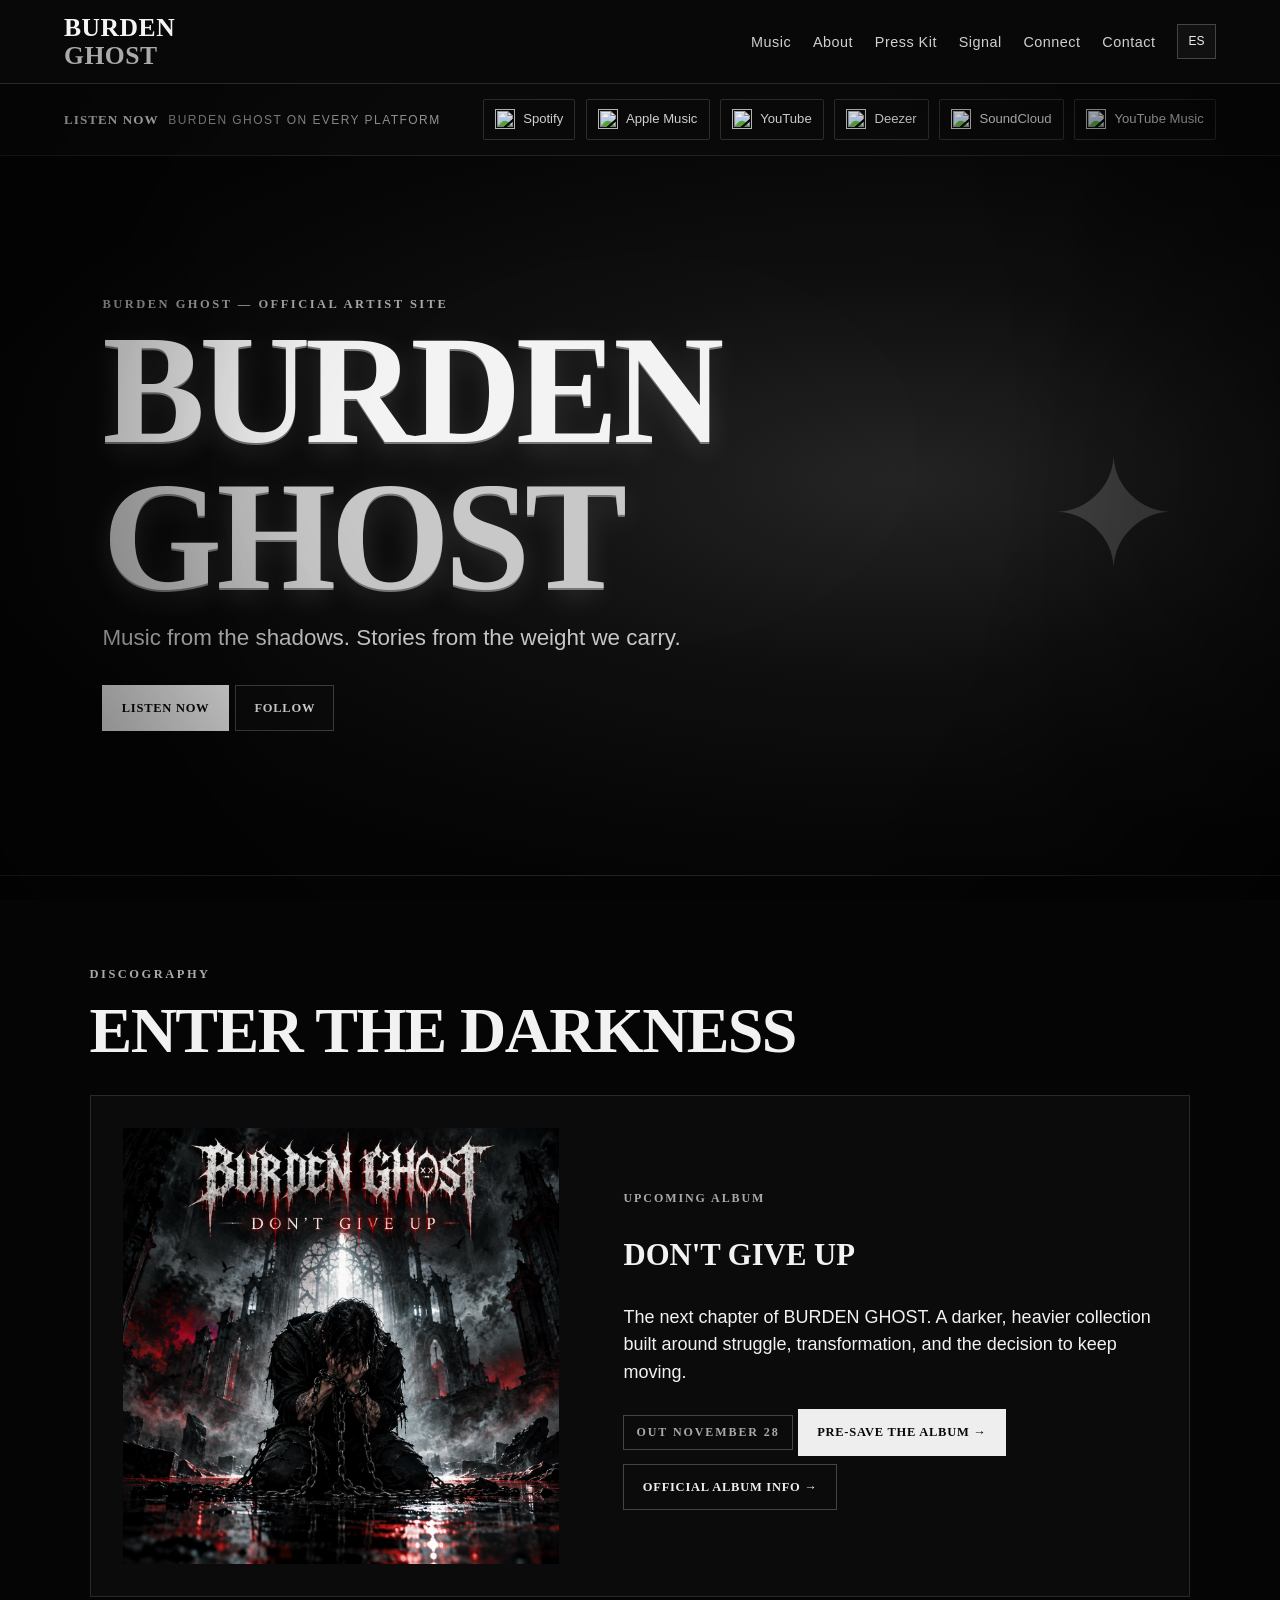
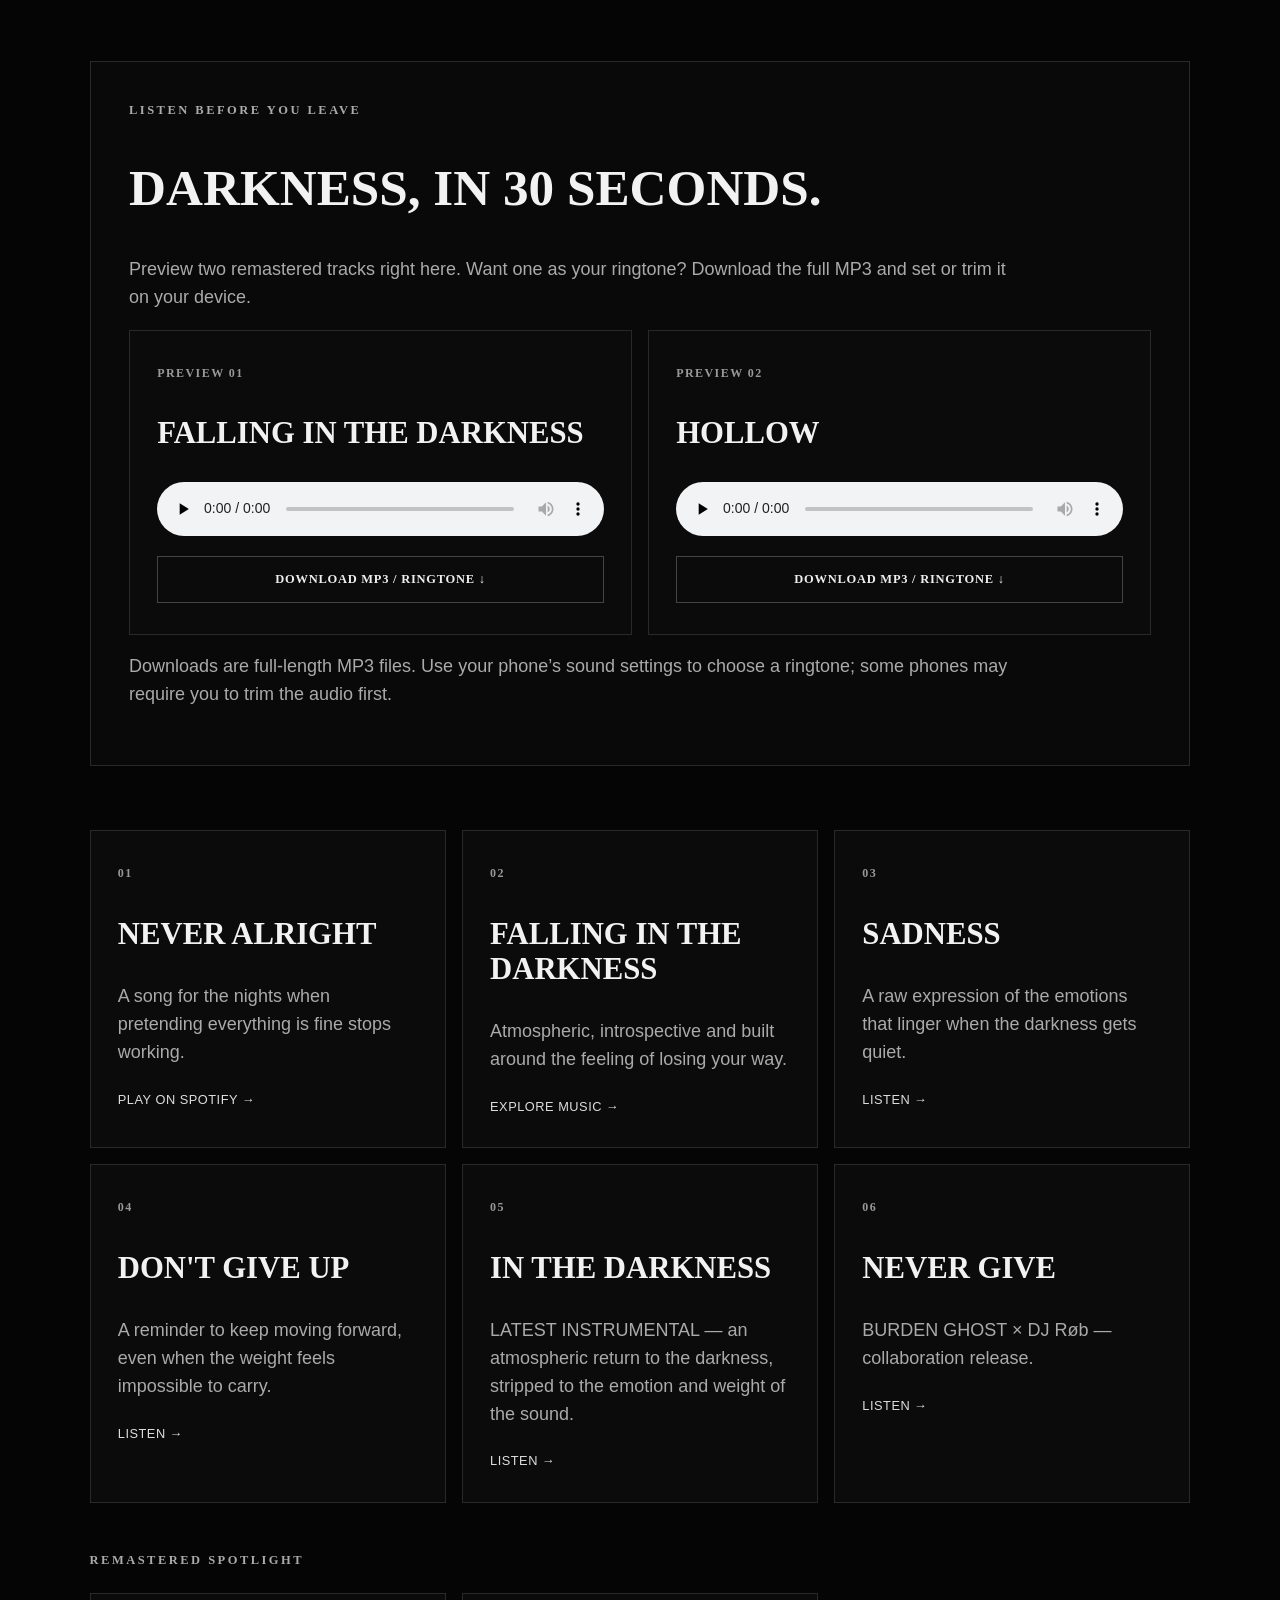
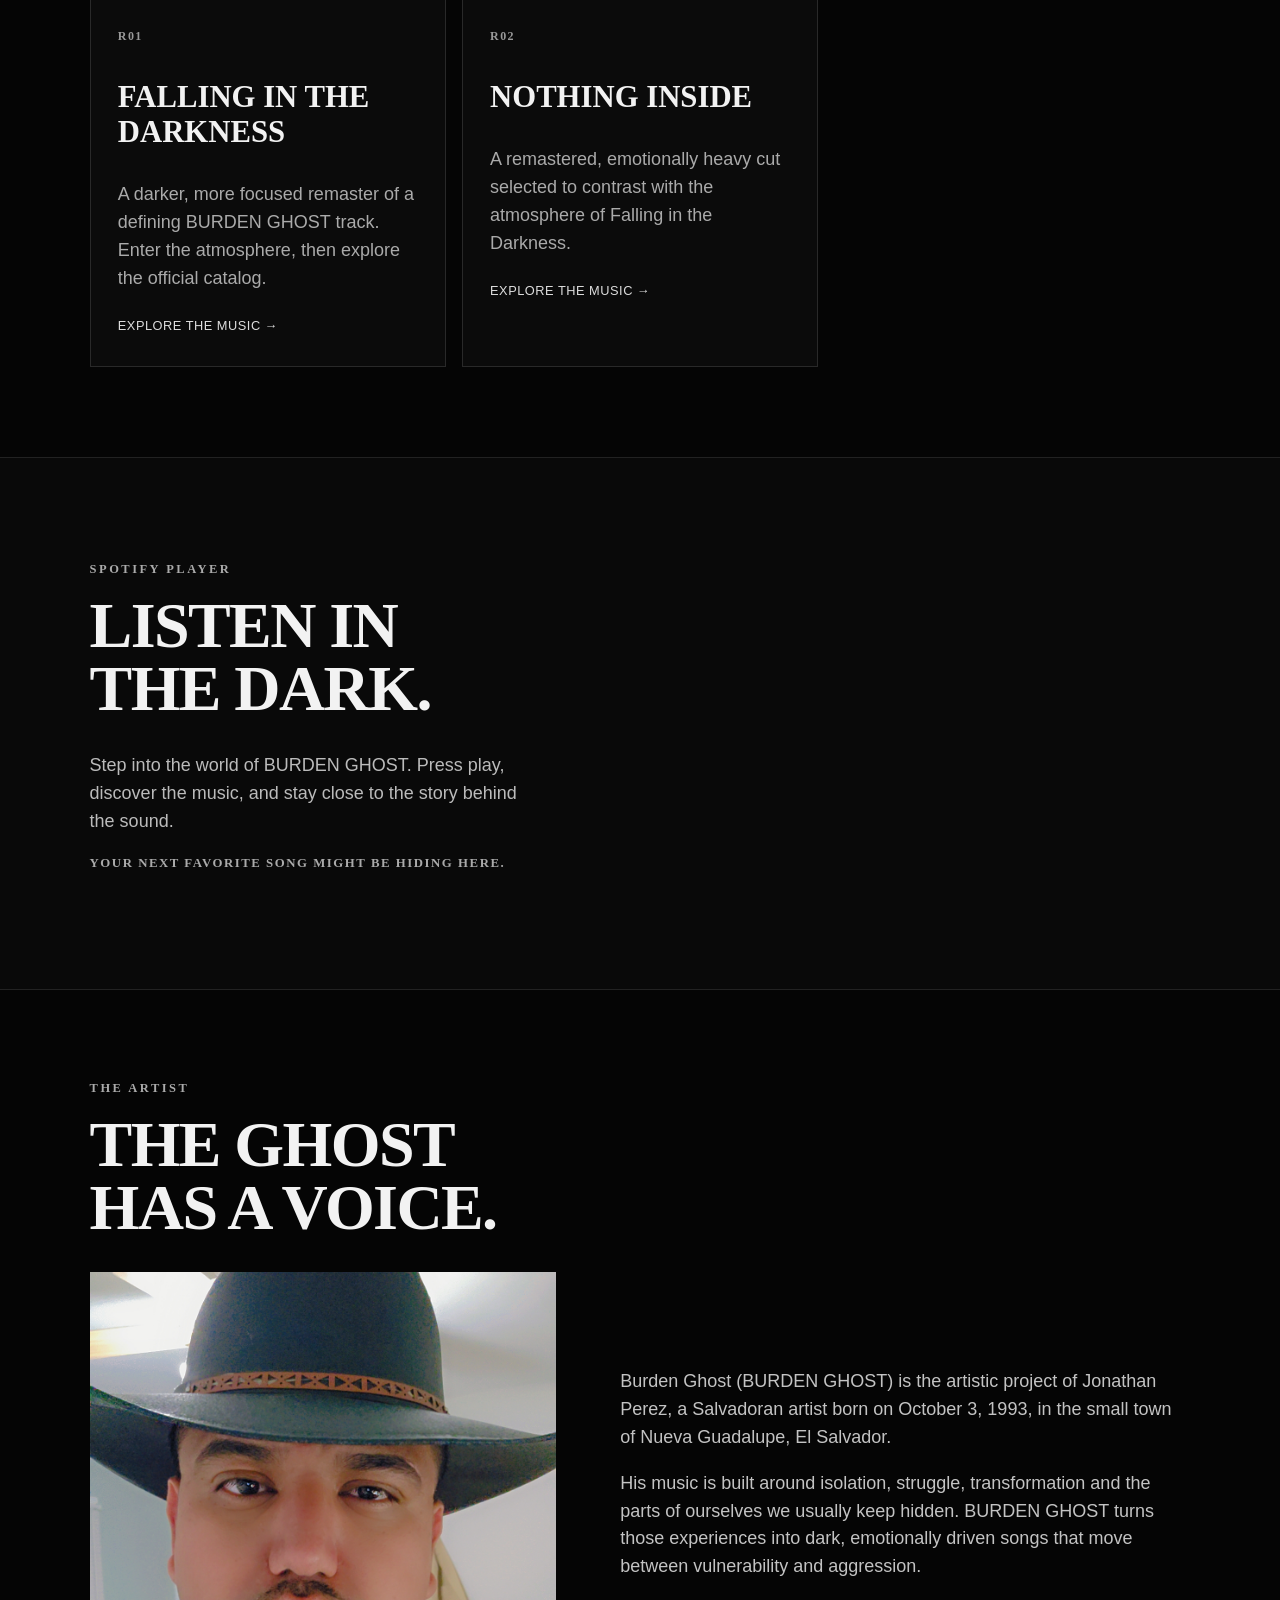
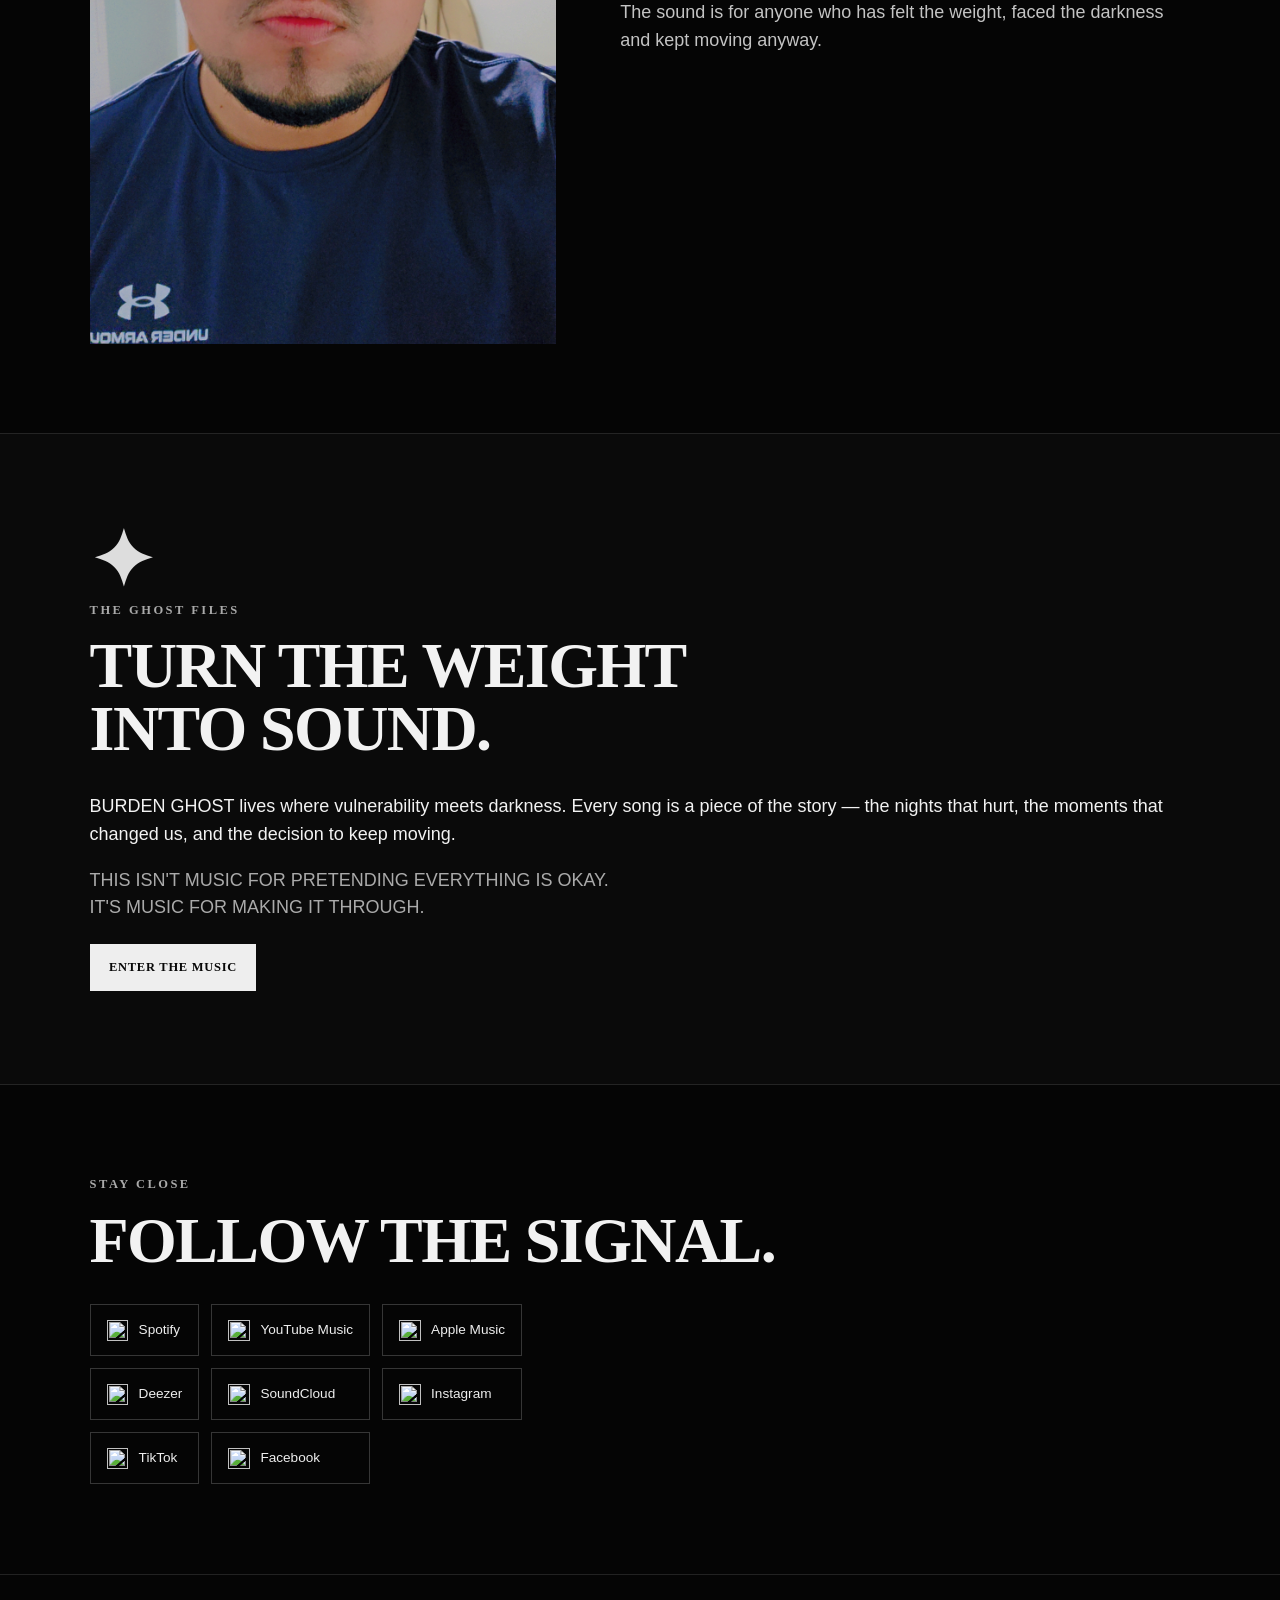
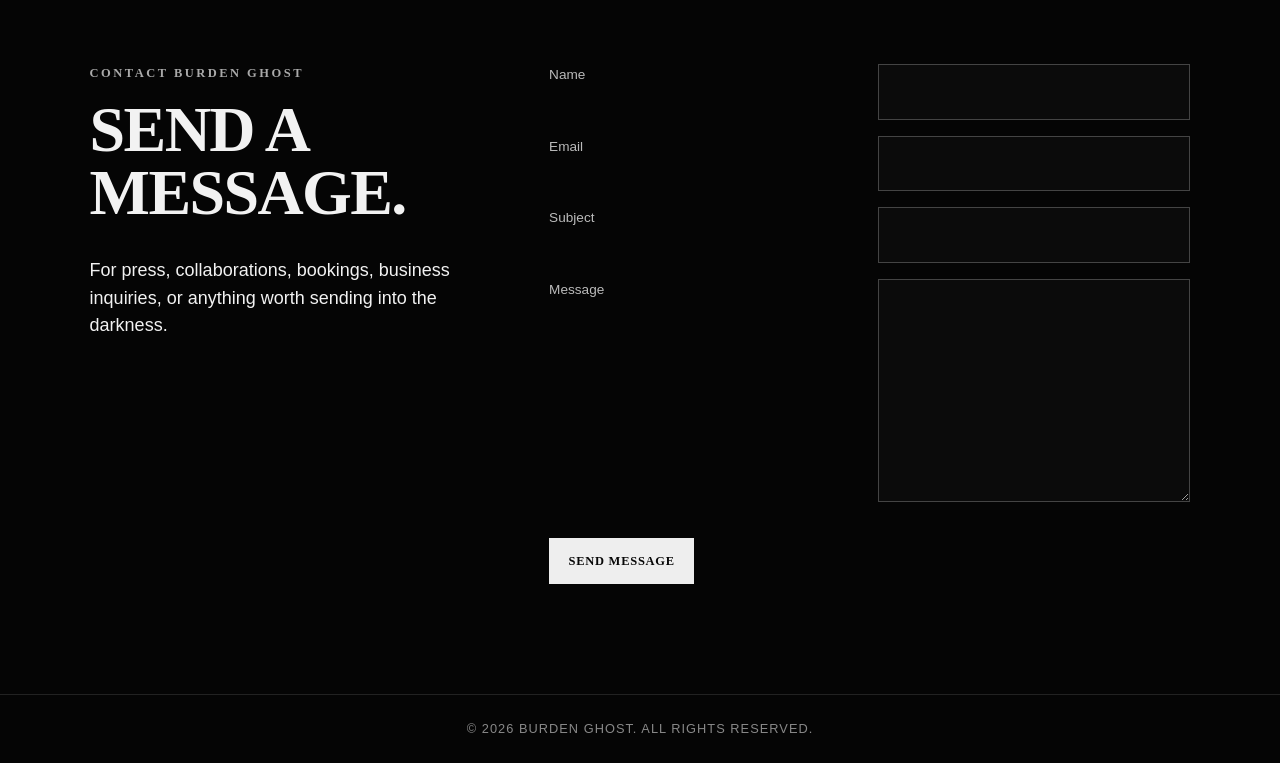
==== commit 3fd00578: "Add SoundCloud profile and logo to website" ====
--- a/index.html
+++ b/index.html
@@ -18,7 +18,7 @@
 <meta property="og:locale" content="en_US">
 <meta property="og:locale:alternate" content="es_SV">
 <meta name="twitter:site" content="@burdenghost">
-<script type="application/ld+json">{"@context":"https://schema.org","@graph":[{"@type":"WebPage","@id":"https://burdenghost.com/#webpage","url":"https://burdenghost.com/","name":"Burden Ghost | Official Artist Website","description":"Official website of BURDEN GHOST, the music project of Salvadoran artist Jonathan Pérez.","mainEntity":{"@id":"https://burdenghost.com/#artist"}},{"@type":"MusicGroup","@id":"https://burdenghost.com/#artist","name":"Burden Ghost","alternateName":["BURDEN GHOST","burdenghost","BURDEN GHOST music project"],"url":"https://burdenghost.com/","logo":"https://burdenghost.com/Snapchat-946401258.jpg","image":"https://burdenghost.com/Snapchat-946401258.jpg","description":"BURDEN GHOST is the dark, emotionally driven alternative rap and metal music project of Salvadoran artist Jonathan Pérez (Jonathan Perez). Its songs explore isolation, struggle, transformation, vulnerability and the hidden parts of the human experience.","genre":["Alternative Rap","Alternative Metal","Rap Metal","Metal","Hip-Hop"],"founder":{"@id":"https://burdenghost.com/#jonathan-perez"},"member":{"@id":"https://burdenghost.com/#jonathan-perez"},"sameAs":["https://open.spotify.com/artist/5hVlwr7mkQSALhv4N9uKXQ","https://music.apple.com/sv/artist/burden-ghost/1792258185","https://www.youtube.com/channel/UCRN2M30VFfHJXD09sIb9aAw","https://www.instagram.com/burdenghost","https://www.tiktok.com/@burdenghost","https://www.facebook.com/share/18JVgDE3kY/","https://soundcharts.com/es/artist/cf207992-5dd3-4aad-acc2-1cd14de17113","https://chartmetric.com/artist/13753170","https://www.deezer.com/en/artist/299631871"]},{"@type":"Person","@id":"https://burdenghost.com/#jonathan-perez","name":"Jonathan Perez","alternateName":["Jonathan Pérez","Jonnatan Perez"],"url":"https://burdenghost.com/","image":"https://burdenghost.com/Snapchat-946401258.jpg","jobTitle":"Musical Artist, Songwriter and Producer","description":"Salvadoran musician and songwriter behind BURDEN GHOST, a dark, emotionally driven alternative rap and metal project.","birthDate":"1993-10-03","birthPlace":{"@type":"Place","name":"Nueva Guadalupe","address":{"@type":"PostalAddress","addressCountry":"SV"}},"nationality":{"@type":"Country","name":"El Salvador"},"worksFor":{"@id":"https://burdenghost.com/#artist"},"sameAs":["https://open.spotify.com/artist/5hVlwr7mkQSALhv4N9uKXQ","https://music.apple.com/sv/artist/burden-ghost/1792258185","https://www.youtube.com/channel/UCRN2M30VFfHJXD09sIb9aAw","https://www.instagram.com/burdenghost","https://www.tiktok.com/@burdenghost"]},{"@type":"MusicAlbum","@id":"https://burdenghost.com/#dont-give-up","name":"Don't Give Up","byArtist":{"@id":"https://burdenghost.com/#artist"},"url":"https://burdenghost.com/#music","description":"Upcoming BURDEN GHOST album."}]}</script><link rel="stylesheet" href="style.css?v=20261011-5"></head>
+<script type="application/ld+json">{"@context":"https://schema.org","@graph":[{"@type":"WebPage","@id":"https://burdenghost.com/#webpage","url":"https://burdenghost.com/","name":"Burden Ghost | Official Artist Website","description":"Official website of BURDEN GHOST, the music project of Salvadoran artist Jonathan Pérez.","mainEntity":{"@id":"https://burdenghost.com/#artist"}},{"@type":"MusicGroup","@id":"https://burdenghost.com/#artist","name":"Burden Ghost","alternateName":["BURDEN GHOST","burdenghost","BURDEN GHOST music project"],"url":"https://burdenghost.com/","logo":"https://burdenghost.com/Snapchat-946401258.jpg","image":"https://burdenghost.com/Snapchat-946401258.jpg","description":"BURDEN GHOST is the dark, emotionally driven alternative rap and metal music project of Salvadoran artist Jonathan Pérez (Jonathan Perez). Its songs explore isolation, struggle, transformation, vulnerability and the hidden parts of the human experience.","genre":["Alternative Rap","Alternative Metal","Rap Metal","Metal","Hip-Hop"],"founder":{"@id":"https://burdenghost.com/#jonathan-perez"},"member":{"@id":"https://burdenghost.com/#jonathan-perez"},"sameAs":["https://open.spotify.com/artist/5hVlwr7mkQSALhv4N9uKXQ","https://music.apple.com/sv/artist/burden-ghost/1792258185","https://www.youtube.com/channel/UCRN2M30VFfHJXD09sIb9aAw","https://www.instagram.com/burdenghost","https://www.tiktok.com/@burdenghost","https://www.facebook.com/share/18JVgDE3kY/","https://soundcharts.com/es/artist/cf207992-5dd3-4aad-acc2-1cd14de17113","https://chartmetric.com/artist/13753170","https://www.deezer.com/en/artist/299631871","https://m.soundcloud.com/burdenghost"]},{"@type":"Person","@id":"https://burdenghost.com/#jonathan-perez","name":"Jonathan Perez","alternateName":["Jonathan Pérez","Jonnatan Perez"],"url":"https://burdenghost.com/","image":"https://burdenghost.com/Snapchat-946401258.jpg","jobTitle":"Musical Artist, Songwriter and Producer","description":"Salvadoran musician and songwriter behind BURDEN GHOST, a dark, emotionally driven alternative rap and metal project.","birthDate":"1993-10-03","birthPlace":{"@type":"Place","name":"Nueva Guadalupe","address":{"@type":"PostalAddress","addressCountry":"SV"}},"nationality":{"@type":"Country","name":"El Salvador"},"worksFor":{"@id":"https://burdenghost.com/#artist"},"sameAs":["https://open.spotify.com/artist/5hVlwr7mkQSALhv4N9uKXQ","https://music.apple.com/sv/artist/burden-ghost/1792258185","https://www.youtube.com/channel/UCRN2M30VFfHJXD09sIb9aAw","https://www.instagram.com/burdenghost","https://www.tiktok.com/@burdenghost"]},{"@type":"MusicAlbum","@id":"https://burdenghost.com/#dont-give-up","name":"Don't Give Up","byArtist":{"@id":"https://burdenghost.com/#artist"},"url":"https://burdenghost.com/#music","description":"Upcoming BURDEN GHOST album."}]}</script><link rel="stylesheet" href="style.css?v=20261011-5"></head>
 <body><header><a class="brand" href="#top" aria-label="Burden Ghost official home"><span>BURDEN</span><span>GHOST</span></a><nav><a href="#music" data-en="Music" data-es="Música">Music</a><a href="#about" data-en="About" data-es="Biografía">About</a><a href="press-kit.html" data-en="Press Kit" data-es="Prensa">Press Kit</a><a href="#signal" data-en="Signal" data-es="Señal">Signal</a><a href="#connect" data-en="Connect" data-es="Conectar">Connect</a><a href="#contact" data-en="Contact" data-es="Contacto">Contact</a><button class="lang-switch" id="langToggle" type="button" aria-label="Change language">ES</button></nav></header>
 <div class="listen-bar" aria-label="Listen to BURDEN GHOST">
 <div class="listen-label"><span data-en="LISTEN NOW" data-es="ESCUCHA AHORA">LISTEN NOW</span><small data-en="BURDEN GHOST ON EVERY PLATFORM" data-es="BURDEN GHOST EN TODAS LAS PLATAFORMAS">BURDEN GHOST ON EVERY PLATFORM</small></div>
@@ -27,6 +27,7 @@
 <a href="https://music.apple.com/sv/artist/burden-ghost/1792258185?ls" target="_blank" rel="noopener noreferrer" aria-label="Listen to BURDEN GHOST on Apple Music"><img width="20" height="20" decoding="async" src="https://cdn.simpleicons.org/applemusic/ffffff" alt="" aria-hidden="true"><span>Apple Music</span></a>
 <a href="https://www.youtube.com/channel/UCRN2M30VFfHJXD09sIb9aAw" target="_blank" rel="noopener noreferrer" aria-label="Watch BURDEN GHOST on YouTube"><img width="20" height="20" decoding="async" src="https://cdn.simpleicons.org/youtube/ffffff" alt="" aria-hidden="true"><span>YouTube</span></a>
 <a href="https://www.deezer.com/en/artist/299631871" target="_blank" rel="noopener noreferrer" aria-label="Listen to BURDEN GHOST on Deezer"><img width="20" height="20" decoding="async" src="https://cdn.simpleicons.org/deezer/ffffff" alt="" aria-hidden="true"><span>Deezer</span></a>
+<a href="https://m.soundcloud.com/burdenghost" target="_blank" rel="noopener noreferrer" aria-label="Listen to BURDEN GHOST on SoundCloud"><img width="20" height="20" decoding="async" src="https://cdn.simpleicons.org/soundcloud/ffffff" alt="" aria-hidden="true"><span>SoundCloud</span></a>
 <a href="https://music.youtube.com/channel/UCRN2M30VFfHJXD09sIb9aAw?si=BEVCB8uxnSjo52P7" target="_blank" rel="noopener noreferrer" aria-label="Listen to BURDEN GHOST on YouTube Music"><img width="20" height="20" decoding="async" src="https://cdn.simpleicons.org/youtubemusic/ffffff" alt="" aria-hidden="true"><span>YouTube Music</span></a>
 </div></div><main id="top"><section class="hero"><div><p class="eyebrow" data-en="BURDEN GHOST — OFFICIAL ARTIST SITE" data-es="BURDEN GHOST — SITIO OFICIAL DEL ARTISTA">BURDEN GHOST — OFFICIAL ARTIST SITE</p><div class="hero-logo"><h1 class="logo-title"><span>BURDEN</span><span>GHOST</span></h1></div><p class="tagline" data-en="Music from the shadows. Stories from the weight we carry." data-es="Música desde las sombras. Historias nacidas del peso que cargamos.">Music from the shadows. Stories from the weight we carry.</p><a class="btn primary" href="#music" data-en="LISTEN NOW" data-es="ESCUCHA AHORA">LISTEN NOW</a><a class="btn" href="#connect" data-en="FOLLOW" data-es="SEGUIR">FOLLOW</a></div><div class="sigil">✦</div></section>
 <section id="music"><p class="eyebrow" data-en="DISCOGRAPHY" data-es="DISCOGRAFÍA">DISCOGRAPHY</p><h2 data-en="ENTER THE DARKNESS" data-es="ENTRA EN LA OSCURIDAD">ENTER THE DARKNESS</h2><div class="album-feature" aria-label="Upcoming album Don't Give Up">
@@ -81,7 +82,7 @@
 </div></section>
 <section id="signal" class="signal"><div class="signal-mark">✦</div><div><p class="eyebrow" data-en="THE GHOST FILES" data-es="LOS ARCHIVOS DEL FANTASMA">THE GHOST FILES</p><h2 data-en="TURN THE WEIGHT<br>INTO SOUND." data-es="CONVIERTE EL PESO<br>EN SONIDO.">TURN THE WEIGHT<br>INTO SOUND.</h2><p data-en="BURDEN GHOST lives where vulnerability meets darkness. Every song is a piece of the story — the nights that hurt, the moments that changed us, and the decision to keep moving." data-es="BURDEN GHOST vive donde la vulnerabilidad se encuentra con la oscuridad. Cada canción es una parte de la historia: las noches que dolieron, los momentos que nos cambiaron y la decisión de seguir adelante.">BURDEN GHOST lives where vulnerability meets darkness. Every song is a piece of the story — the nights that hurt, the moments that changed us, and the decision to keep moving.</p><p class="signal-note" data-en="THIS ISN'T MUSIC FOR PRETENDING EVERYTHING IS OKAY.<br>IT'S MUSIC FOR MAKING IT THROUGH." data-es="ESTA NO ES MÚSICA PARA FINGIR QUE TODO ESTÁ BIEN.<br>ES MÚSICA PARA SOBREVIVIRLO.">THIS ISN'T MUSIC FOR PRETENDING EVERYTHING IS OKAY.<br>IT'S MUSIC FOR MAKING IT THROUGH.</p><a class="btn primary" href="#player" data-en="ENTER THE MUSIC" data-es="ENTRA EN LA MÚSICA">ENTER THE MUSIC</a></div></section>
 <section id="connect" class="connect"><p class="eyebrow" data-en="STAY CLOSE" data-es="MANTENTE CERCA">STAY CLOSE</p><h2 data-en="FOLLOW THE SIGNAL." data-es="SIGUE LA SEÑAL.">FOLLOW THE SIGNAL.</h2><div class="links">
-<a href="https://open.spotify.com/artist/5hVlwr7mkQSALhv4N9uKXQ" target="_blank" rel="noopener noreferrer"><img width="20" height="20" decoding="async" src="https://cdn.simpleicons.org/spotify/ffffff" alt="" aria-hidden="true">Spotify</a><a href="https://music.youtube.com/channel/UCRN2M30VFfHJXD09sIb9aAw?si=fIfkWxtUyO3c_2kb" target="_blank" rel="noopener noreferrer"><img width="20" height="20" decoding="async" src="https://cdn.simpleicons.org/youtubemusic/ffffff" alt="" aria-hidden="true">YouTube Music</a><a href="https://music.apple.com/sv/artist/burden-ghost/1792258185?ls" target="_blank" rel="noopener noreferrer"><img width="20" height="20" decoding="async" src="https://cdn.simpleicons.org/applemusic/ffffff" alt="" aria-hidden="true">Apple Music</a><a href="https://www.deezer.com/en/artist/299631871" target="_blank" rel="noopener noreferrer" aria-label="Listen to BURDEN GHOST on Deezer"><img width="20" height="20" decoding="async" src="https://cdn.simpleicons.org/deezer/ffffff" alt="" aria-hidden="true">Deezer</a><a href="https://www.instagram.com/burdenghost?stkn=MWw3ZmhoMnlycmhzYw==" target="_blank" rel="noopener noreferrer"><img src="https://cdn.simpleicons.org/instagram/ffffff" alt="" aria-hidden="true">Instagram</a><a href="https://www.tiktok.com/@burdenghost" target="_blank" rel="noopener noreferrer"><img src="https://cdn.simpleicons.org/tiktok/ffffff" alt="" aria-hidden="true">TikTok</a><a href="https://www.facebook.com/share/18JVgDE3kY/" target="_blank" rel="noopener noreferrer"><img src="https://cdn.simpleicons.org/facebook/ffffff" alt="" aria-hidden="true">Facebook</a></div></section><section id="contact" class="contact"><div><p class="eyebrow" data-en="CONTACT BURDEN GHOST" data-es="CONTACTA A BURDEN GHOST">CONTACT BURDEN GHOST</p><h2 data-en="SEND A MESSAGE." data-es="ENVÍA UN MENSAJE.">SEND A MESSAGE.</h2><p class="contact-copy" data-en="For press, collaborations, bookings, business inquiries, or anything worth sending into the darkness." data-es="Para prensa, colaboraciones, contrataciones, consultas profesionales o cualquier mensaje que merezca llegar desde la oscuridad.">For press, collaborations, bookings, business inquiries, or anything worth sending into the darkness.</p></div><form id="contact-form" class="contact-form" action="https://formspree.io/f/mgavzzyq" method="POST"><div class="form-row"><label for="contact-name" data-en="Name" data-es="Nombre">Name</label><input id="contact-name" name="name" data-fs-field type="text" autocomplete="name" minlength="2" maxlength="80" pattern="[A-Za-zÀ-ÿ][A-Za-zÀ-ÿ .’-]{1,79}" required></div><div class="form-row"><label for="contact-email" data-en="Email" data-es="Correo electrónico">Email</label><input id="contact-email" name="email" data-fs-field type="email" autocomplete="email" maxlength="160" required></div><div class="form-row"><label for="contact-subject" data-en="Subject" data-es="Asunto">Subject</label><input id="contact-subject" name="subject" data-fs-field type="text" autocomplete="off" minlength="2" maxlength="120" required></div><div class="form-row"><label for="contact-message" data-en="Message" data-es="Mensaje">Message</label><textarea id="contact-message" name="message" data-fs-field rows="7" minlength="10" maxlength="3000" spellcheck="true" required></textarea></div><div class="cf-turnstile" data-sitekey="0x4AAAAAAFCgXNF8r6yot9po" data-action="contact"></div><input class="contact-honeypot" type="text" name="_gotcha" tabindex="-1" autocomplete="off" aria-hidden="true" maxlength="0" value=""><input type="hidden" name="_form_started" id="form-started"><div class="form-meta"><button class="btn primary" type="submit" data-fs-submit-btn data-en="SEND MESSAGE" data-es="ENVIAR MENSAJE">SEND MESSAGE</button></div><div id="contact-status" class="contact-status" data-fs-error role="status" aria-live="polite"></div></form></section></main>
+<a href="https://open.spotify.com/artist/5hVlwr7mkQSALhv4N9uKXQ" target="_blank" rel="noopener noreferrer"><img width="20" height="20" decoding="async" src="https://cdn.simpleicons.org/spotify/ffffff" alt="" aria-hidden="true">Spotify</a><a href="https://music.youtube.com/channel/UCRN2M30VFfHJXD09sIb9aAw?si=fIfkWxtUyO3c_2kb" target="_blank" rel="noopener noreferrer"><img width="20" height="20" decoding="async" src="https://cdn.simpleicons.org/youtubemusic/ffffff" alt="" aria-hidden="true">YouTube Music</a><a href="https://music.apple.com/sv/artist/burden-ghost/1792258185?ls" target="_blank" rel="noopener noreferrer"><img width="20" height="20" decoding="async" src="https://cdn.simpleicons.org/applemusic/ffffff" alt="" aria-hidden="true">Apple Music</a><a href="https://www.deezer.com/en/artist/299631871" target="_blank" rel="noopener noreferrer" aria-label="Listen to BURDEN GHOST on Deezer"><img width="20" height="20" decoding="async" src="https://cdn.simpleicons.org/deezer/ffffff" alt="" aria-hidden="true">Deezer</a><a href="https://m.soundcloud.com/burdenghost" target="_blank" rel="noopener noreferrer" aria-label="Listen to BURDEN GHOST on SoundCloud"><img width="20" height="20" decoding="async" src="https://cdn.simpleicons.org/soundcloud/ffffff" alt="" aria-hidden="true">SoundCloud</a><a href="https://www.instagram.com/burdenghost?stkn=MWw3ZmhoMnlycmhzYw==" target="_blank" rel="noopener noreferrer"><img src="https://cdn.simpleicons.org/instagram/ffffff" alt="" aria-hidden="true">Instagram</a><a href="https://www.tiktok.com/@burdenghost" target="_blank" rel="noopener noreferrer"><img src="https://cdn.simpleicons.org/tiktok/ffffff" alt="" aria-hidden="true">TikTok</a><a href="https://www.facebook.com/share/18JVgDE3kY/" target="_blank" rel="noopener noreferrer"><img src="https://cdn.simpleicons.org/facebook/ffffff" alt="" aria-hidden="true">Facebook</a></div></section><section id="contact" class="contact"><div><p class="eyebrow" data-en="CONTACT BURDEN GHOST" data-es="CONTACTA A BURDEN GHOST">CONTACT BURDEN GHOST</p><h2 data-en="SEND A MESSAGE." data-es="ENVÍA UN MENSAJE.">SEND A MESSAGE.</h2><p class="contact-copy" data-en="For press, collaborations, bookings, business inquiries, or anything worth sending into the darkness." data-es="Para prensa, colaboraciones, contrataciones, consultas profesionales o cualquier mensaje que merezca llegar desde la oscuridad.">For press, collaborations, bookings, business inquiries, or anything worth sending into the darkness.</p></div><form id="contact-form" class="contact-form" action="https://formspree.io/f/mgavzzyq" method="POST"><div class="form-row"><label for="contact-name" data-en="Name" data-es="Nombre">Name</label><input id="contact-name" name="name" data-fs-field type="text" autocomplete="name" minlength="2" maxlength="80" pattern="[A-Za-zÀ-ÿ][A-Za-zÀ-ÿ .’-]{1,79}" required></div><div class="form-row"><label for="contact-email" data-en="Email" data-es="Correo electrónico">Email</label><input id="contact-email" name="email" data-fs-field type="email" autocomplete="email" maxlength="160" required></div><div class="form-row"><label for="contact-subject" data-en="Subject" data-es="Asunto">Subject</label><input id="contact-subject" name="subject" data-fs-field type="text" autocomplete="off" minlength="2" maxlength="120" required></div><div class="form-row"><label for="contact-message" data-en="Message" data-es="Mensaje">Message</label><textarea id="contact-message" name="message" data-fs-field rows="7" minlength="10" maxlength="3000" spellcheck="true" required></textarea></div><div class="cf-turnstile" data-sitekey="0x4AAAAAAFCgXNF8r6yot9po" data-action="contact"></div><input class="contact-honeypot" type="text" name="_gotcha" tabindex="-1" autocomplete="off" aria-hidden="true" maxlength="0" value=""><input type="hidden" name="_form_started" id="form-started"><div class="form-meta"><button class="btn primary" type="submit" data-fs-submit-btn data-en="SEND MESSAGE" data-es="ENVIAR MENSAJE">SEND MESSAGE</button></div><div id="contact-status" class="contact-status" data-fs-error role="status" aria-live="polite"></div></form></section></main>
 <footer>© <span id="year"></span> BURDEN GHOST. <span data-en="ALL RIGHTS RESERVED." data-es="TODOS LOS DERECHOS RESERVADOS.">ALL RIGHTS RESERVED.</span></footer>
 
 <script src="site.js" defer></script>
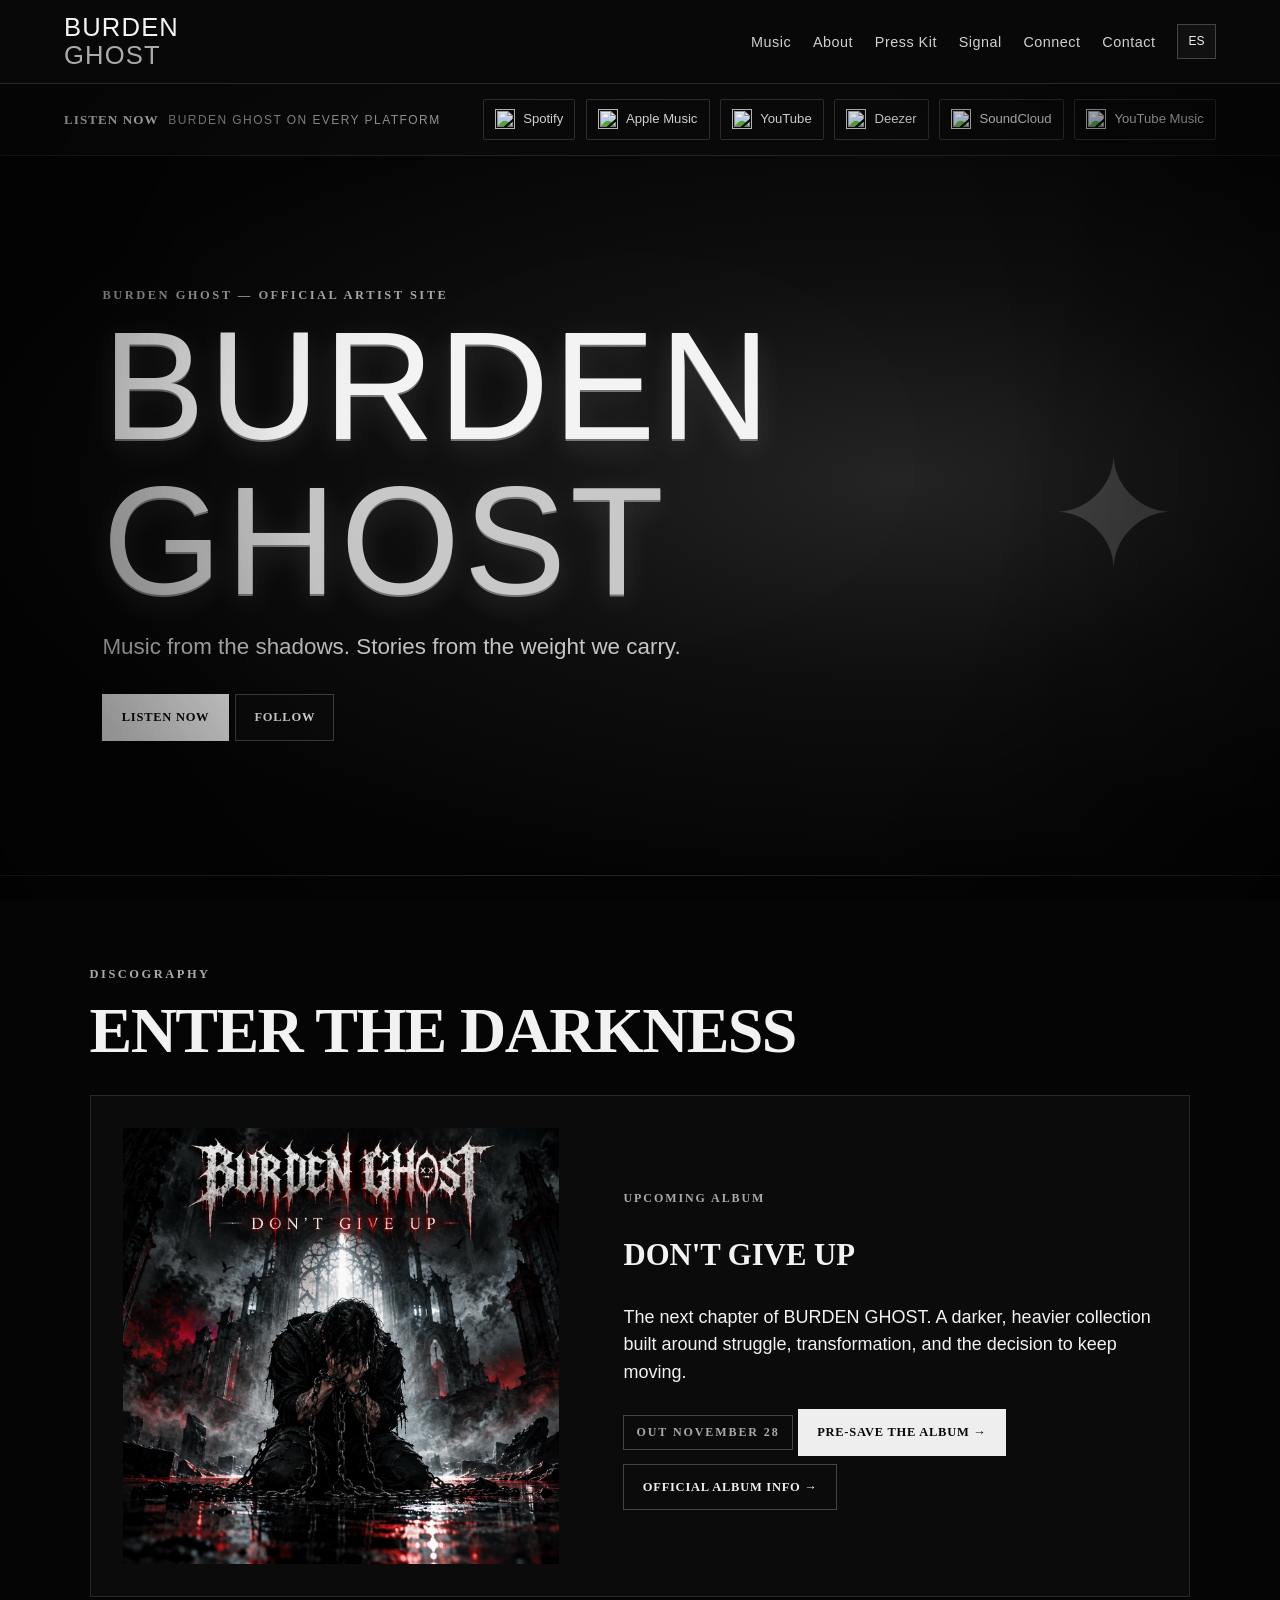
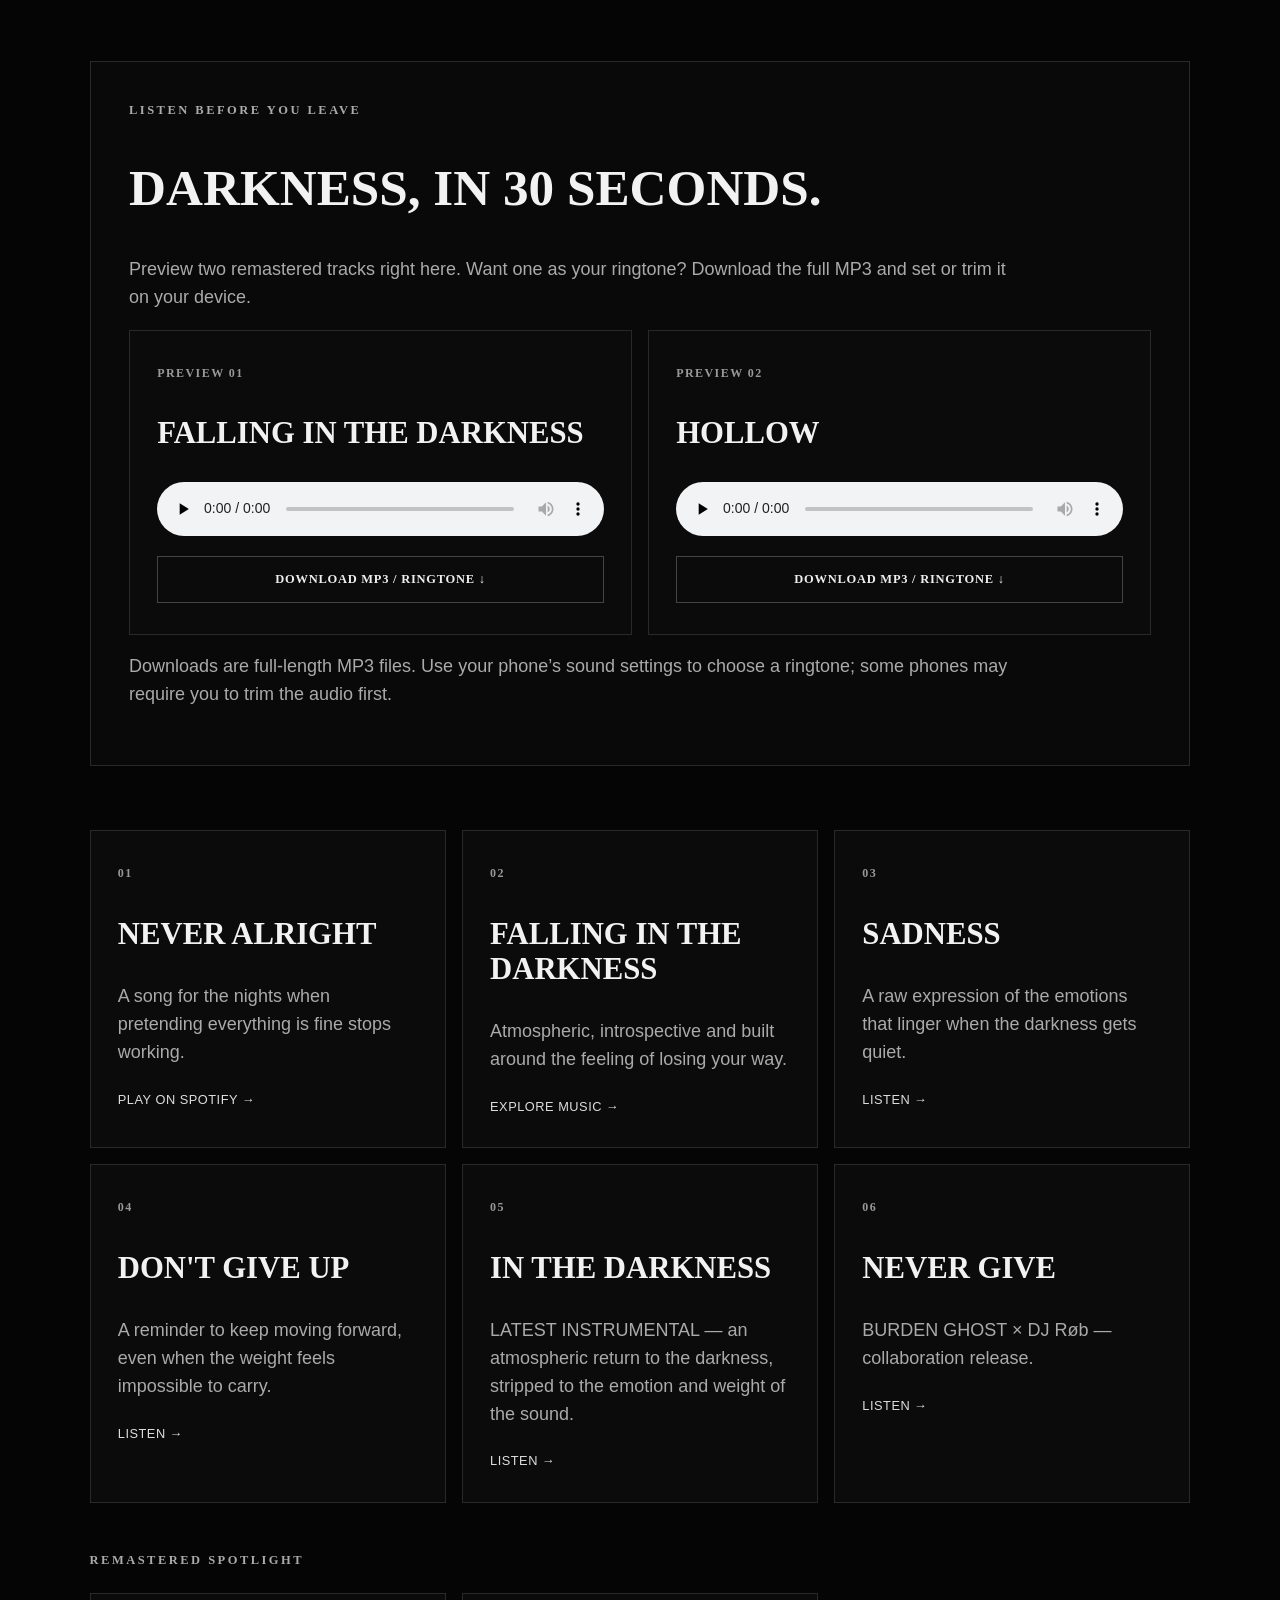
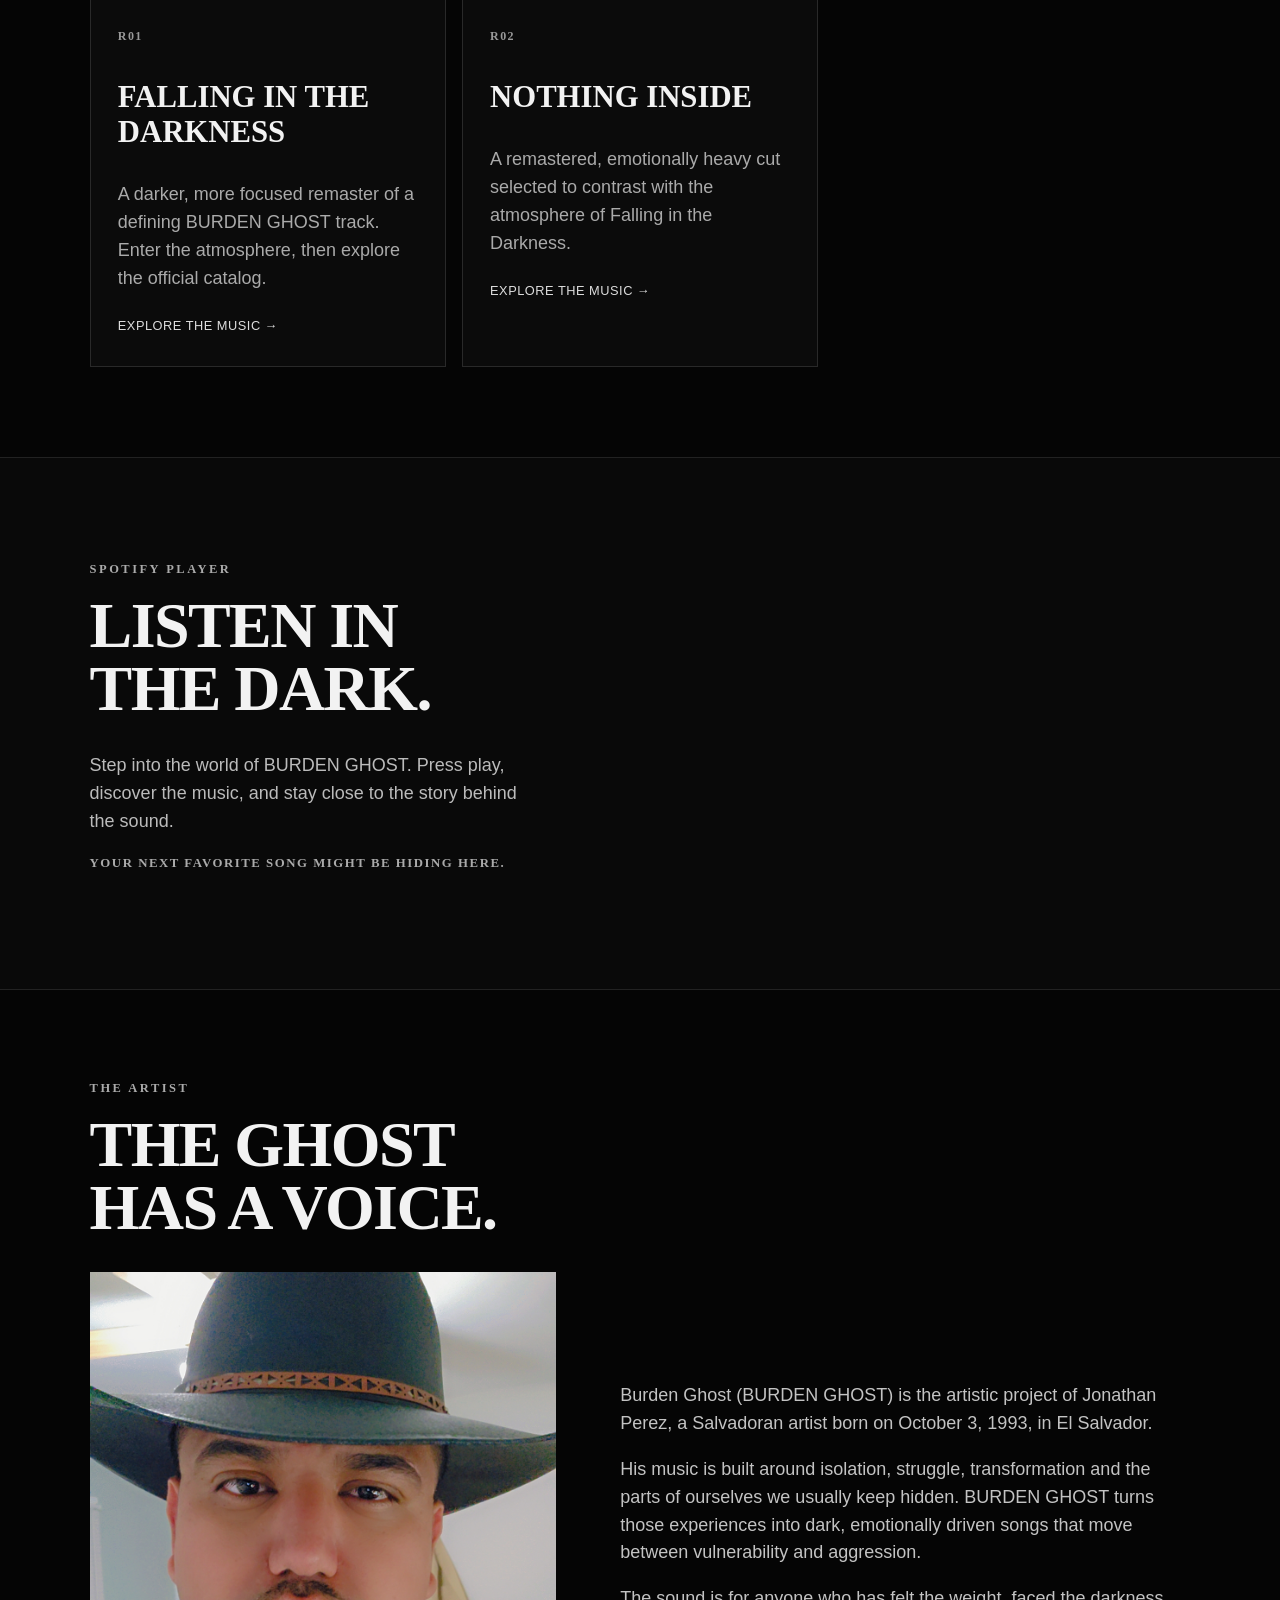
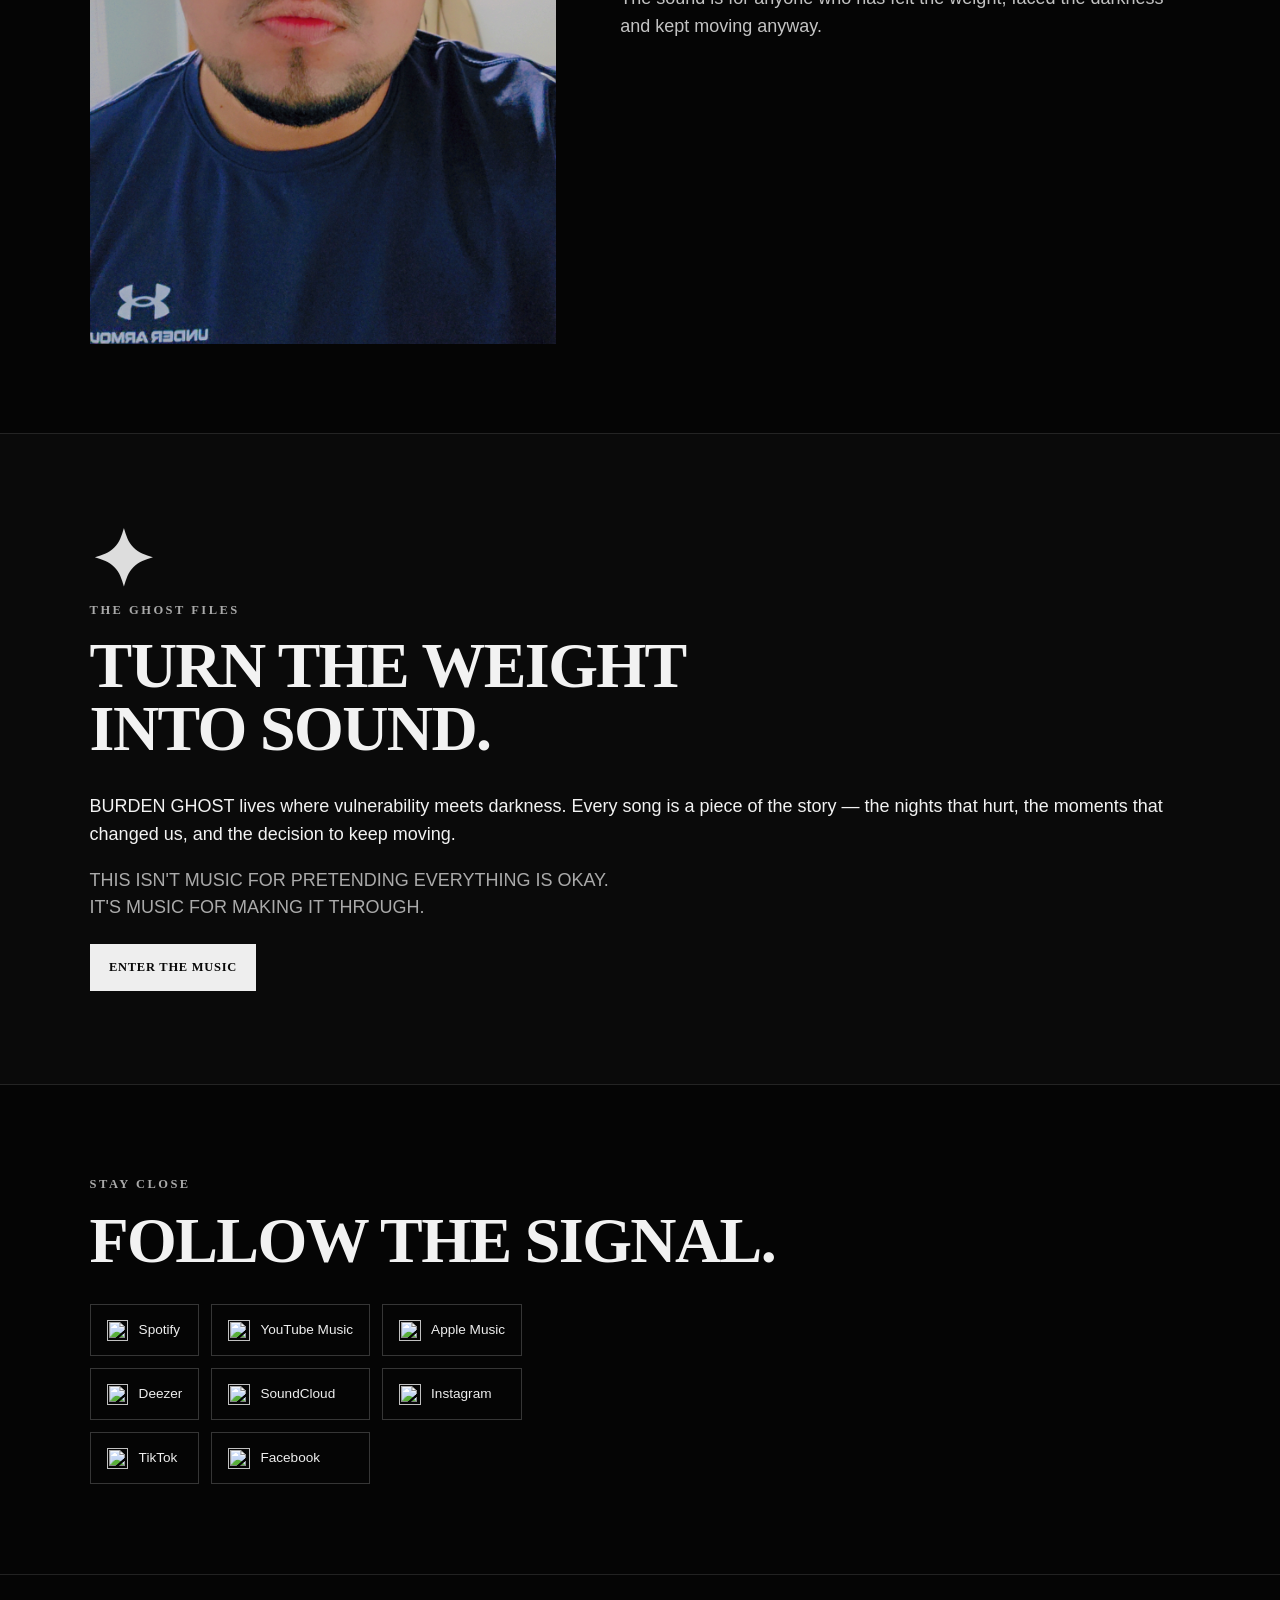
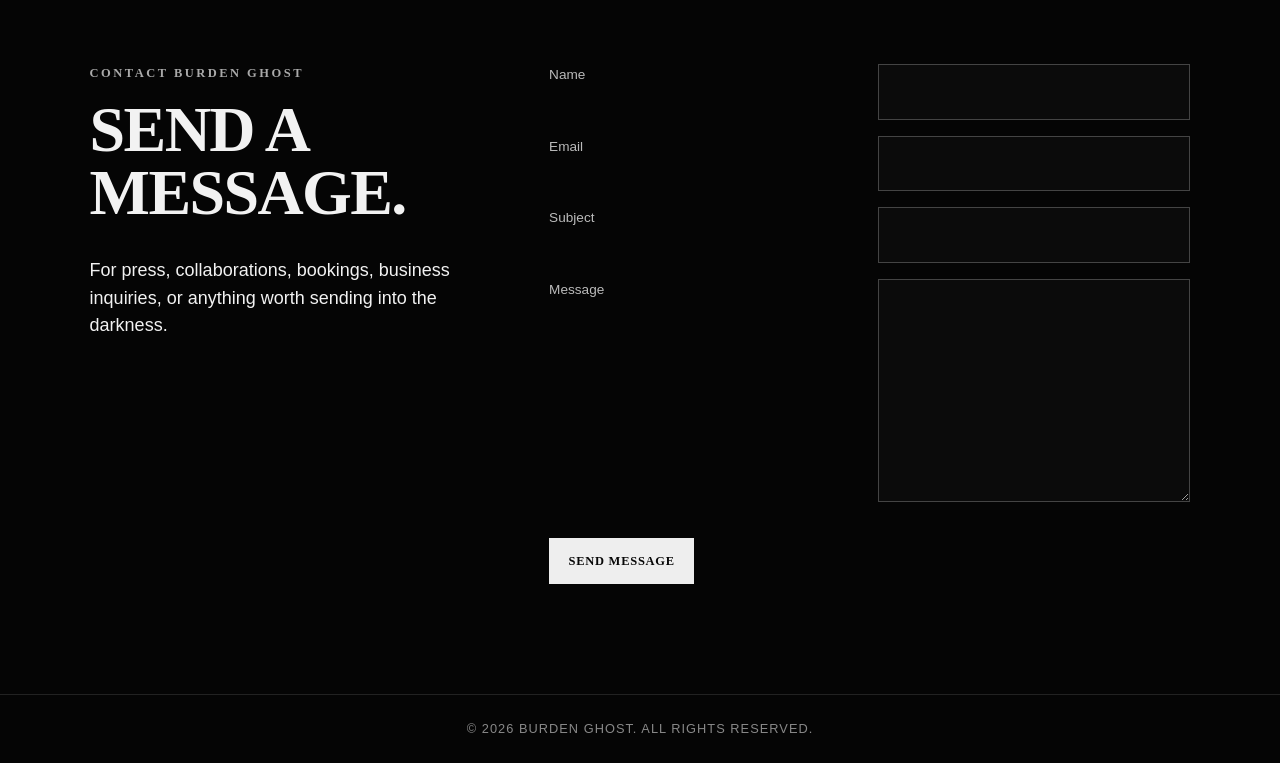
==== commit a1d26aa9: "Remove town name from artist biography" ====
--- a/index.html
+++ b/index.html
@@ -18,7 +18,7 @@
 <meta property="og:locale" content="en_US">
 <meta property="og:locale:alternate" content="es_SV">
 <meta name="twitter:site" content="@burdenghost">
-<script type="application/ld+json">{"@context":"https://schema.org","@graph":[{"@type":"WebPage","@id":"https://burdenghost.com/#webpage","url":"https://burdenghost.com/","name":"Burden Ghost | Official Artist Website","description":"Official website of BURDEN GHOST, the music project of Salvadoran artist Jonathan Pérez.","mainEntity":{"@id":"https://burdenghost.com/#artist"}},{"@type":"MusicGroup","@id":"https://burdenghost.com/#artist","name":"Burden Ghost","alternateName":["BURDEN GHOST","burdenghost","BURDEN GHOST music project"],"url":"https://burdenghost.com/","logo":"https://burdenghost.com/Snapchat-946401258.jpg","image":"https://burdenghost.com/Snapchat-946401258.jpg","description":"BURDEN GHOST is the dark, emotionally driven alternative rap and metal music project of Salvadoran artist Jonathan Pérez (Jonathan Perez). Its songs explore isolation, struggle, transformation, vulnerability and the hidden parts of the human experience.","genre":["Alternative Rap","Alternative Metal","Rap Metal","Metal","Hip-Hop"],"founder":{"@id":"https://burdenghost.com/#jonathan-perez"},"member":{"@id":"https://burdenghost.com/#jonathan-perez"},"sameAs":["https://open.spotify.com/artist/5hVlwr7mkQSALhv4N9uKXQ","https://music.apple.com/sv/artist/burden-ghost/1792258185","https://www.youtube.com/channel/UCRN2M30VFfHJXD09sIb9aAw","https://www.instagram.com/burdenghost","https://www.tiktok.com/@burdenghost","https://www.facebook.com/share/18JVgDE3kY/","https://soundcharts.com/es/artist/cf207992-5dd3-4aad-acc2-1cd14de17113","https://chartmetric.com/artist/13753170","https://www.deezer.com/en/artist/299631871","https://m.soundcloud.com/burdenghost"]},{"@type":"Person","@id":"https://burdenghost.com/#jonathan-perez","name":"Jonathan Perez","alternateName":["Jonathan Pérez","Jonnatan Perez"],"url":"https://burdenghost.com/","image":"https://burdenghost.com/Snapchat-946401258.jpg","jobTitle":"Musical Artist, Songwriter and Producer","description":"Salvadoran musician and songwriter behind BURDEN GHOST, a dark, emotionally driven alternative rap and metal project.","birthDate":"1993-10-03","birthPlace":{"@type":"Place","name":"Nueva Guadalupe","address":{"@type":"PostalAddress","addressCountry":"SV"}},"nationality":{"@type":"Country","name":"El Salvador"},"worksFor":{"@id":"https://burdenghost.com/#artist"},"sameAs":["https://open.spotify.com/artist/5hVlwr7mkQSALhv4N9uKXQ","https://music.apple.com/sv/artist/burden-ghost/1792258185","https://www.youtube.com/channel/UCRN2M30VFfHJXD09sIb9aAw","https://www.instagram.com/burdenghost","https://www.tiktok.com/@burdenghost"]},{"@type":"MusicAlbum","@id":"https://burdenghost.com/#dont-give-up","name":"Don't Give Up","byArtist":{"@id":"https://burdenghost.com/#artist"},"url":"https://burdenghost.com/#music","description":"Upcoming BURDEN GHOST album."}]}</script><link rel="stylesheet" href="style.css?v=20261011-5"></head>
+<script type="application/ld+json">{"@context":"https://schema.org","@graph":[{"@type":"WebPage","@id":"https://burdenghost.com/#webpage","url":"https://burdenghost.com/","name":"Burden Ghost | Official Artist Website","description":"Official website of BURDEN GHOST, the music project of Salvadoran artist Jonathan Pérez.","mainEntity":{"@id":"https://burdenghost.com/#artist"}},{"@type":"MusicGroup","@id":"https://burdenghost.com/#artist","name":"Burden Ghost","alternateName":["BURDEN GHOST","burdenghost","BURDEN GHOST music project"],"url":"https://burdenghost.com/","logo":"https://burdenghost.com/Snapchat-946401258.jpg","image":"https://burdenghost.com/Snapchat-946401258.jpg","description":"BURDEN GHOST is the dark, emotionally driven alternative rap and metal music project of Salvadoran artist Jonathan Pérez (Jonathan Perez). Its songs explore isolation, struggle, transformation, vulnerability and the hidden parts of the human experience.","genre":["Alternative Rap","Alternative Metal","Rap Metal","Metal","Hip-Hop"],"founder":{"@id":"https://burdenghost.com/#jonathan-perez"},"member":{"@id":"https://burdenghost.com/#jonathan-perez"},"sameAs":["https://open.spotify.com/artist/5hVlwr7mkQSALhv4N9uKXQ","https://music.apple.com/sv/artist/burden-ghost/1792258185","https://www.youtube.com/channel/UCRN2M30VFfHJXD09sIb9aAw","https://www.instagram.com/burdenghost","https://www.tiktok.com/@burdenghost","https://www.facebook.com/share/18JVgDE3kY/","https://soundcharts.com/es/artist/cf207992-5dd3-4aad-acc2-1cd14de17113","https://chartmetric.com/artist/13753170","https://www.deezer.com/en/artist/299631871","https://m.soundcloud.com/burdenghost"]},{"@type":"Person","@id":"https://burdenghost.com/#jonathan-perez","name":"Jonathan Perez","alternateName":["Jonathan Pérez","Jonnatan Perez"],"url":"https://burdenghost.com/","image":"https://burdenghost.com/Snapchat-946401258.jpg","jobTitle":"Musical Artist, Songwriter and Producer","description":"Salvadoran musician and songwriter behind BURDEN GHOST, a dark, emotionally driven alternative rap and metal project.","birthDate":"1993-10-03","birthPlace":{"@type":"Place","name":"El Salvador","address":{"@type":"PostalAddress","addressCountry":"SV"}},"nationality":{"@type":"Country","name":"El Salvador"},"worksFor":{"@id":"https://burdenghost.com/#artist"},"sameAs":["https://open.spotify.com/artist/5hVlwr7mkQSALhv4N9uKXQ","https://music.apple.com/sv/artist/burden-ghost/1792258185","https://www.youtube.com/channel/UCRN2M30VFfHJXD09sIb9aAw","https://www.instagram.com/burdenghost","https://www.tiktok.com/@burdenghost"]},{"@type":"MusicAlbum","@id":"https://burdenghost.com/#dont-give-up","name":"Don't Give Up","byArtist":{"@id":"https://burdenghost.com/#artist"},"url":"https://burdenghost.com/#music","description":"Upcoming BURDEN GHOST album."}]}</script><link rel="stylesheet" href="style.css?v=20261017-2"></head>
 <body><header><a class="brand" href="#top" aria-label="Burden Ghost official home"><span>BURDEN</span><span>GHOST</span></a><nav><a href="#music" data-en="Music" data-es="Música">Music</a><a href="#about" data-en="About" data-es="Biografía">About</a><a href="press-kit.html" data-en="Press Kit" data-es="Prensa">Press Kit</a><a href="#signal" data-en="Signal" data-es="Señal">Signal</a><a href="#connect" data-en="Connect" data-es="Conectar">Connect</a><a href="#contact" data-en="Contact" data-es="Contacto">Contact</a><button class="lang-switch" id="langToggle" type="button" aria-label="Change language">ES</button></nav></header>
 <div class="listen-bar" aria-label="Listen to BURDEN GHOST">
 <div class="listen-label"><span data-en="LISTEN NOW" data-es="ESCUCHA AHORA">LISTEN NOW</span><small data-en="BURDEN GHOST ON EVERY PLATFORM" data-es="BURDEN GHOST EN TODAS LAS PLATAFORMAS">BURDEN GHOST ON EVERY PLATFORM</small></div>
@@ -76,7 +76,7 @@
 </div></section>
 <section id="player" class="player-section"><div><p class="eyebrow" data-en="SPOTIFY PLAYER" data-es="REPRODUCTOR DE SPOTIFY">SPOTIFY PLAYER</p><h2 data-en="LISTEN IN THE DARK." data-es="ESCUCHA EN LA OSCURIDAD.">LISTEN IN THE DARK.</h2><p class="player-copy" data-en="Step into the world of BURDEN GHOST. Press play, discover the music, and stay close to the story behind the sound." data-es="Entra al mundo de BURDEN GHOST. Dale play, descubre la música y conoce la historia detrás del sonido.">Step into the world of BURDEN GHOST. Press play, discover the music, and stay close to the story behind the sound.</p><p class="player-hook" data-en="YOUR NEXT FAVORITE SONG MIGHT BE HIDING HERE." data-es="TU PRÓXIMA CANCIÓN FAVORITA PODRÍA ESTAR AQUÍ.">YOUR NEXT FAVORITE SONG MIGHT BE HIDING HERE.</p></div><div class="spotify-player"><iframe  src="https://open.spotify.com/embed/artist/5hVlwr7mkQSALhv4N9uKXQ?utm_source=generator&theme=0" width="100%" height="352" frameborder="0" allowfullscreen allow="autoplay; clipboard-write; encrypted-media; fullscreen; picture-in-picture" loading="lazy" title="BURDEN GHOST on Spotify"></iframe></div></section>
 <section id="about" class="about"><div class="artist-visual"><p class="eyebrow" data-en="THE ARTIST" data-es="EL ARTISTA">THE ARTIST</p><h2 data-en="THE GHOST<br>HAS A VOICE." data-es="EL FANTASMA<br>TIENE VOZ.">THE GHOST<br>HAS A VOICE.</h2><img class="artist-photo" src="Snapchat-946401258.jpg" alt="BURDEN GHOST — Jonathan Perez"></div><div>
-<p data-en="Burden Ghost (BURDEN GHOST) is the artistic project of Jonathan Perez, a Salvadoran artist born on October 3, 1993, in the small town of Nueva Guadalupe, El Salvador." data-es="BURDEN GHOST es el proyecto de rap alternativo y metal oscuro y emocional de Jonathan Pérez, artista salvadoreño nacido el 3 de octubre de 1993 en Nueva Guadalupe, El Salvador.">BURDEN GHOST is the artistic project of <strong>Jonathan Perez</strong>, a Salvadoran artist born on October 3, 1993, in the small town of Nueva Guadalupe, El Salvador.</p>
+<p data-en="Burden Ghost (BURDEN GHOST) is the artistic project of Jonathan Perez, a Salvadoran artist born on October 3, 1993, in El Salvador." data-es="BURDEN GHOST es el proyecto de rap alternativo y metal oscuro y emocional de Jonathan Pérez, artista salvadoreño nacido el 3 de octubre de 1993 en El Salvador.">BURDEN GHOST is the artistic project of <strong>Jonathan Perez</strong>, a Salvadoran artist born on October 3, 1993, in the small town of Nueva Guadalupe, El Salvador.</p>
 <p data-en="His music is built around isolation, struggle, transformation and the parts of ourselves we usually keep hidden. BURDEN GHOST turns those experiences into dark, emotionally driven songs that move between vulnerability and aggression." data-es="Su música gira alrededor del aislamiento, la lucha, la transformación y las partes de nosotros mismos que normalmente mantenemos ocultas. BURDEN GHOST convierte esas experiencias en canciones oscuras y emocionales que se mueven entre la vulnerabilidad y la agresividad.">His music is built around isolation, struggle, transformation and the parts of ourselves we usually keep hidden. BURDEN GHOST turns those experiences into dark, emotionally driven songs that move between vulnerability and aggression.</p>
 <p data-en="The sound is for anyone who has felt the weight, faced the darkness and kept moving anyway." data-es="Este sonido es para cualquiera que haya sentido el peso, enfrentado la oscuridad y seguido adelante de todos modos." >The sound is for anyone who has felt the weight, faced the darkness and kept moving anyway.</p>
 </div></section>
--- a/style.css
+++ b/style.css
@@ -1,7 +1,6 @@
-@import url('https://fonts.cdnfonts.com/css/metal-lord');
-@import url('https://fonts.googleapis.com/css2?family=Barlow+Condensed:wght@400;500;600;700&family=Cinzel:wght@500;600;700;800&family=Inter:wght@400;500;600&family=UnifrakturCook:wght@700&display=swap');
+@import url('https://fonts.googleapis.com/css2?family=Barlow+Condensed:wght@400;500;600;700&family=Cinzel:wght@500;600;700;800&family=Inter:wght@400;500;600&family=Metal+Mania&display=swap');
 
-:root{--bg:#050505;--panel:#0b0b0b;--panel2:#111;--text:#f2f2f2;--muted:#9a9a9a;--dim:#5e5e5e;--line:#292929;--ghost:#d7d7d7;--gothic:"UnifrakturCook","Old English Text MT","Blackletter",serif;--display:Cinzel,serif;--body:"Barlow Condensed",Arial,sans-serif}
+:root{--bg:#050505;--panel:#0b0b0b;--panel2:#111;--text:#f2f2f2;--muted:#9a9a9a;--dim:#5e5e5e;--line:#292929;--ghost:#d7d7d7;--gothic:"Metal Mania","Arial Narrow",sans-serif;--display:Cinzel,serif;--body:"Barlow Condensed",Arial,sans-serif}
 *{box-sizing:border-box}
 html{scroll-behavior:smooth;background:#050505}
 body{margin:0;background:#050505;color:var(--text);font:400 18px/1.55 var(--body);position:relative}
@@ -53,7 +52,7 @@
 img,video,iframe{max-width:100%}
 button,input,textarea{font:inherit}
 header{position:relative;z-index:20;display:flex;align-items:center;justify-content:space-between;gap:1.5rem;padding:1rem clamp(1rem,5vw,4.5rem);border-bottom:1px solid var(--line);background:#080808}
-.brand{display:flex;flex-direction:column;flex:0 0 auto;color:#f4f4f4;text-decoration:none;font:700 clamp(1.15rem,2vw,1.8rem)/.78 var(--gothic);letter-spacing:.02em}
+.brand{display:flex;flex-direction:column;flex:0 0 auto;color:#f4f4f4;text-decoration:none;font:400 clamp(1.15rem,2vw,1.8rem)/.86 var(--gothic);letter-spacing:.045em}
 .brand span+span{margin-top:.2em;color:#aaa}
 header nav{display:flex;align-items:center;justify-content:flex-end;flex-wrap:wrap;gap:clamp(.65rem,1.7vw,1.5rem)}
 header nav a{color:#c9c9c9;text-decoration:none;font-size:.9rem;letter-spacing:.035em}
@@ -72,7 +71,7 @@
 .hero>div:first-child{position:relative;z-index:1;max-width:68rem}
 .eyebrow{margin:0 0 1rem;color:#aaa;font:600 .78rem/1.5 var(--display);letter-spacing:.2em;text-transform:uppercase}
 .hero-logo{width:100%;max-width:75rem;min-width:0}
-.logo-title{display:flex;flex-direction:column;align-items:flex-start;margin:0;font:700 clamp(4rem,12vw,10rem)/.8 var(--gothic);letter-spacing:-.035em;color:#f3f3f3;text-shadow:0 2px 0 #777,0 8px 28px #fff2}
+.logo-title{display:flex;flex-direction:column;align-items:flex-start;margin:0;font:400 clamp(4rem,12vw,10rem)/.86 var(--gothic);letter-spacing:.025em;color:#f3f3f3;text-shadow:0 2px 0 #777,0 8px 28px #fff2}
 .logo-title span{display:block;max-width:100%;white-space:nowrap}
 .logo-title span+span{margin-top:.15em;color:#c8c8c8}
 .tagline{max-width:40rem;margin:1.4rem 0 1.6rem;color:#c7c7c7;font-size:clamp(1.05rem,2vw,1.4rem)}
@@ -131,7 +130,7 @@
 
 /* Explicit, high-specificity header styling: readable navigation on the press kit and homepage. */
 body>header{display:flex;align-items:center;justify-content:space-between;gap:1.5rem;padding:1rem clamp(1rem,5vw,4.5rem);border-bottom:1px solid #292929;background:#080808;color:#f2f2f2}
-body>header>a.brand,body>header>a.brand:visited{display:flex;flex-direction:column;flex:0 0 auto;color:#f4f4f4;text-decoration:none;font:700 clamp(1.15rem,2vw,1.8rem)/.9 var(--gothic);letter-spacing:.02em}
+body>header>a.brand,body>header>a.brand:visited{display:flex;flex-direction:column;flex:0 0 auto;color:#f4f4f4;text-decoration:none;font:400 clamp(1.15rem,2vw,1.8rem)/.9 var(--gothic);letter-spacing:.045em}
 body>header>a.brand span+span{margin-top:.2em;color:#aaa}
 body>header>nav{display:flex;align-items:center;justify-content:flex-end;flex-wrap:wrap;gap:clamp(.65rem,1.7vw,1.5rem)}
 body>header>nav>a,body>header>nav>a:link,body>header>nav>a:visited{color:#d0d0d0;text-decoration:none;font:500 .9rem/1.4 var(--body);letter-spacing:.035em}
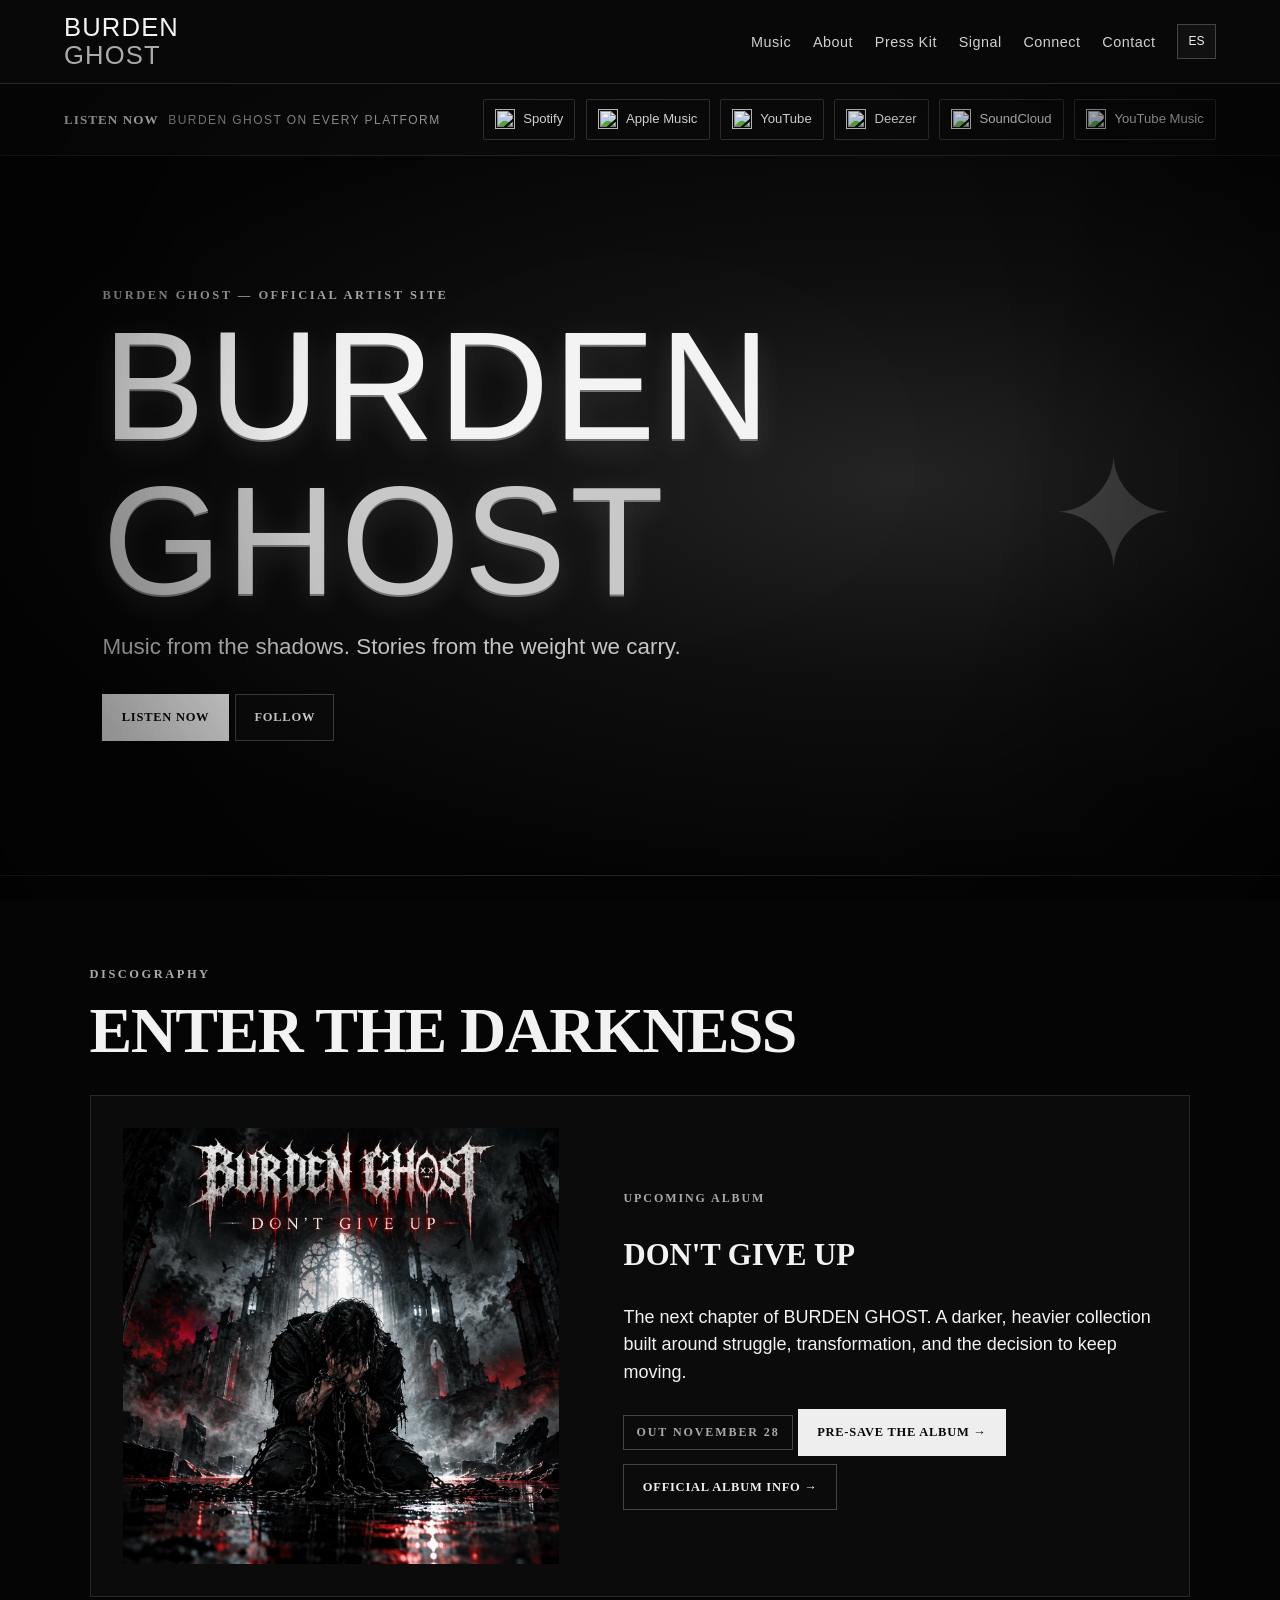
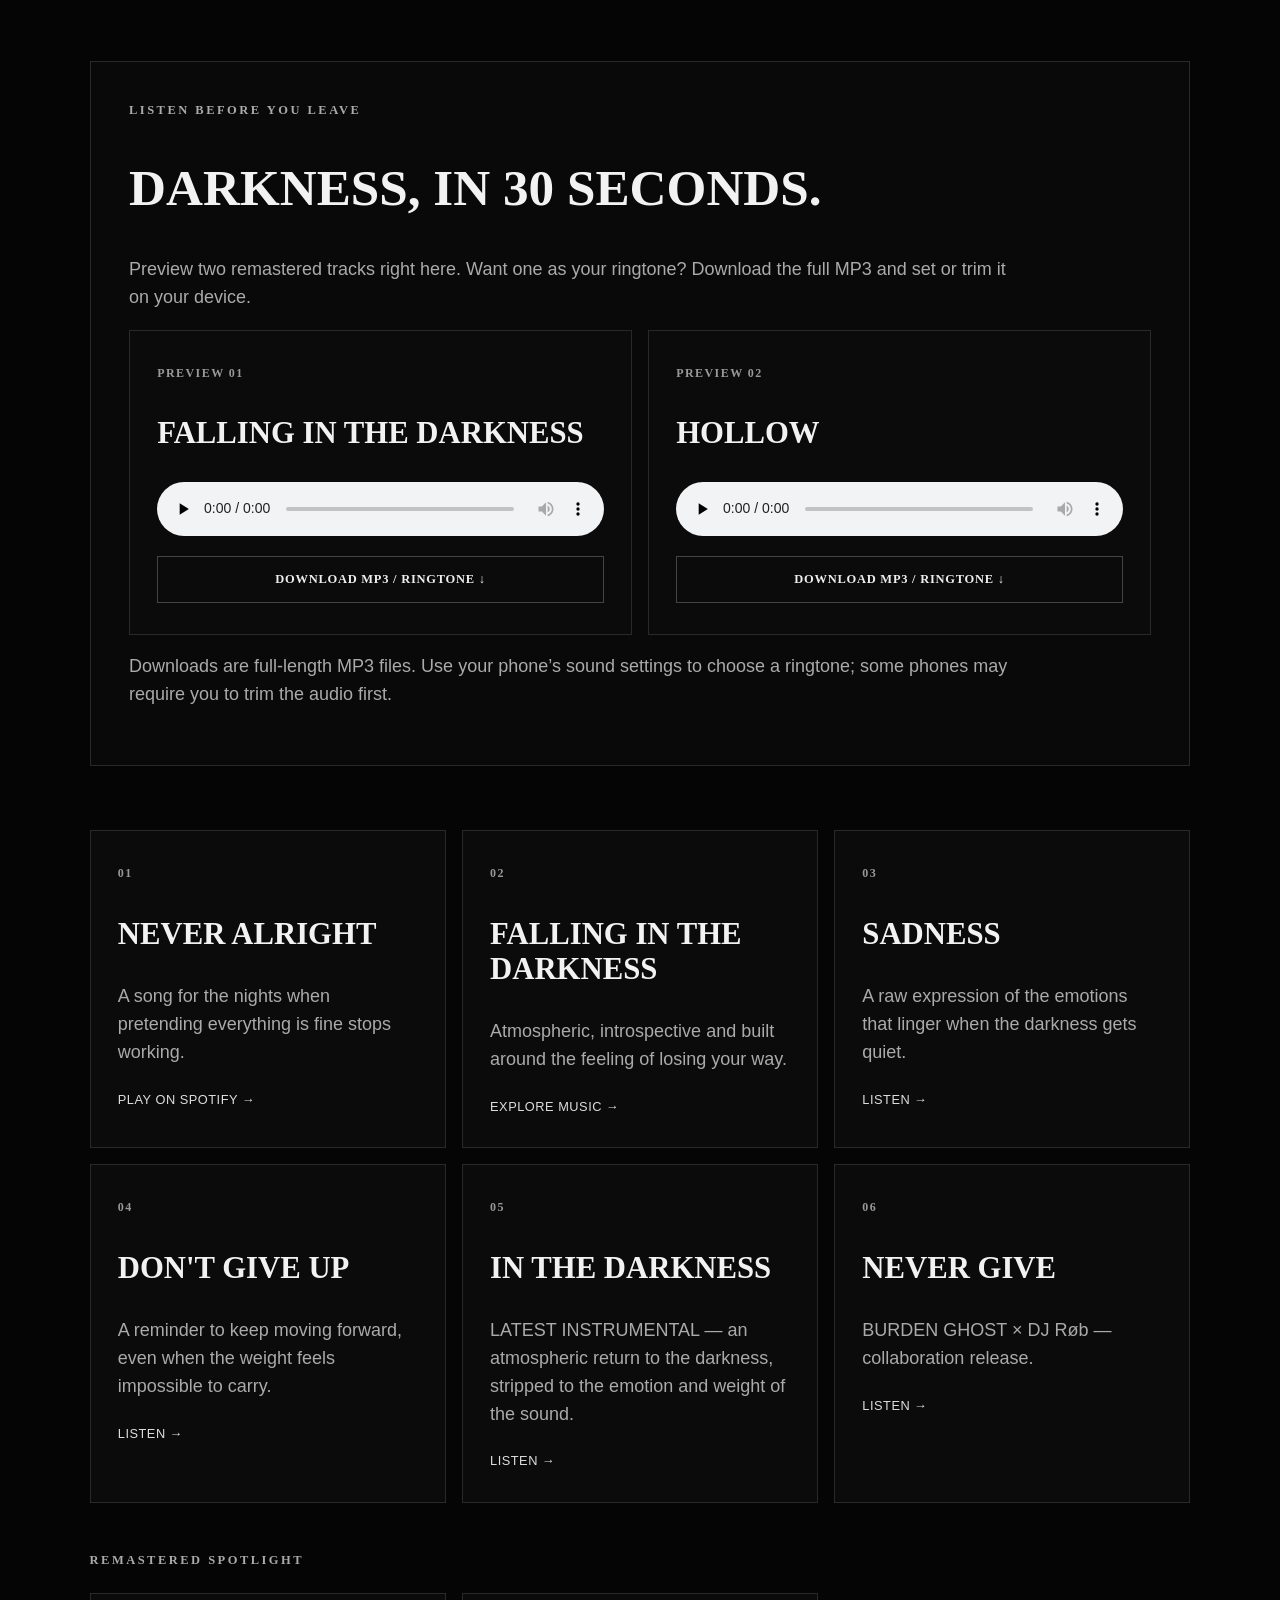
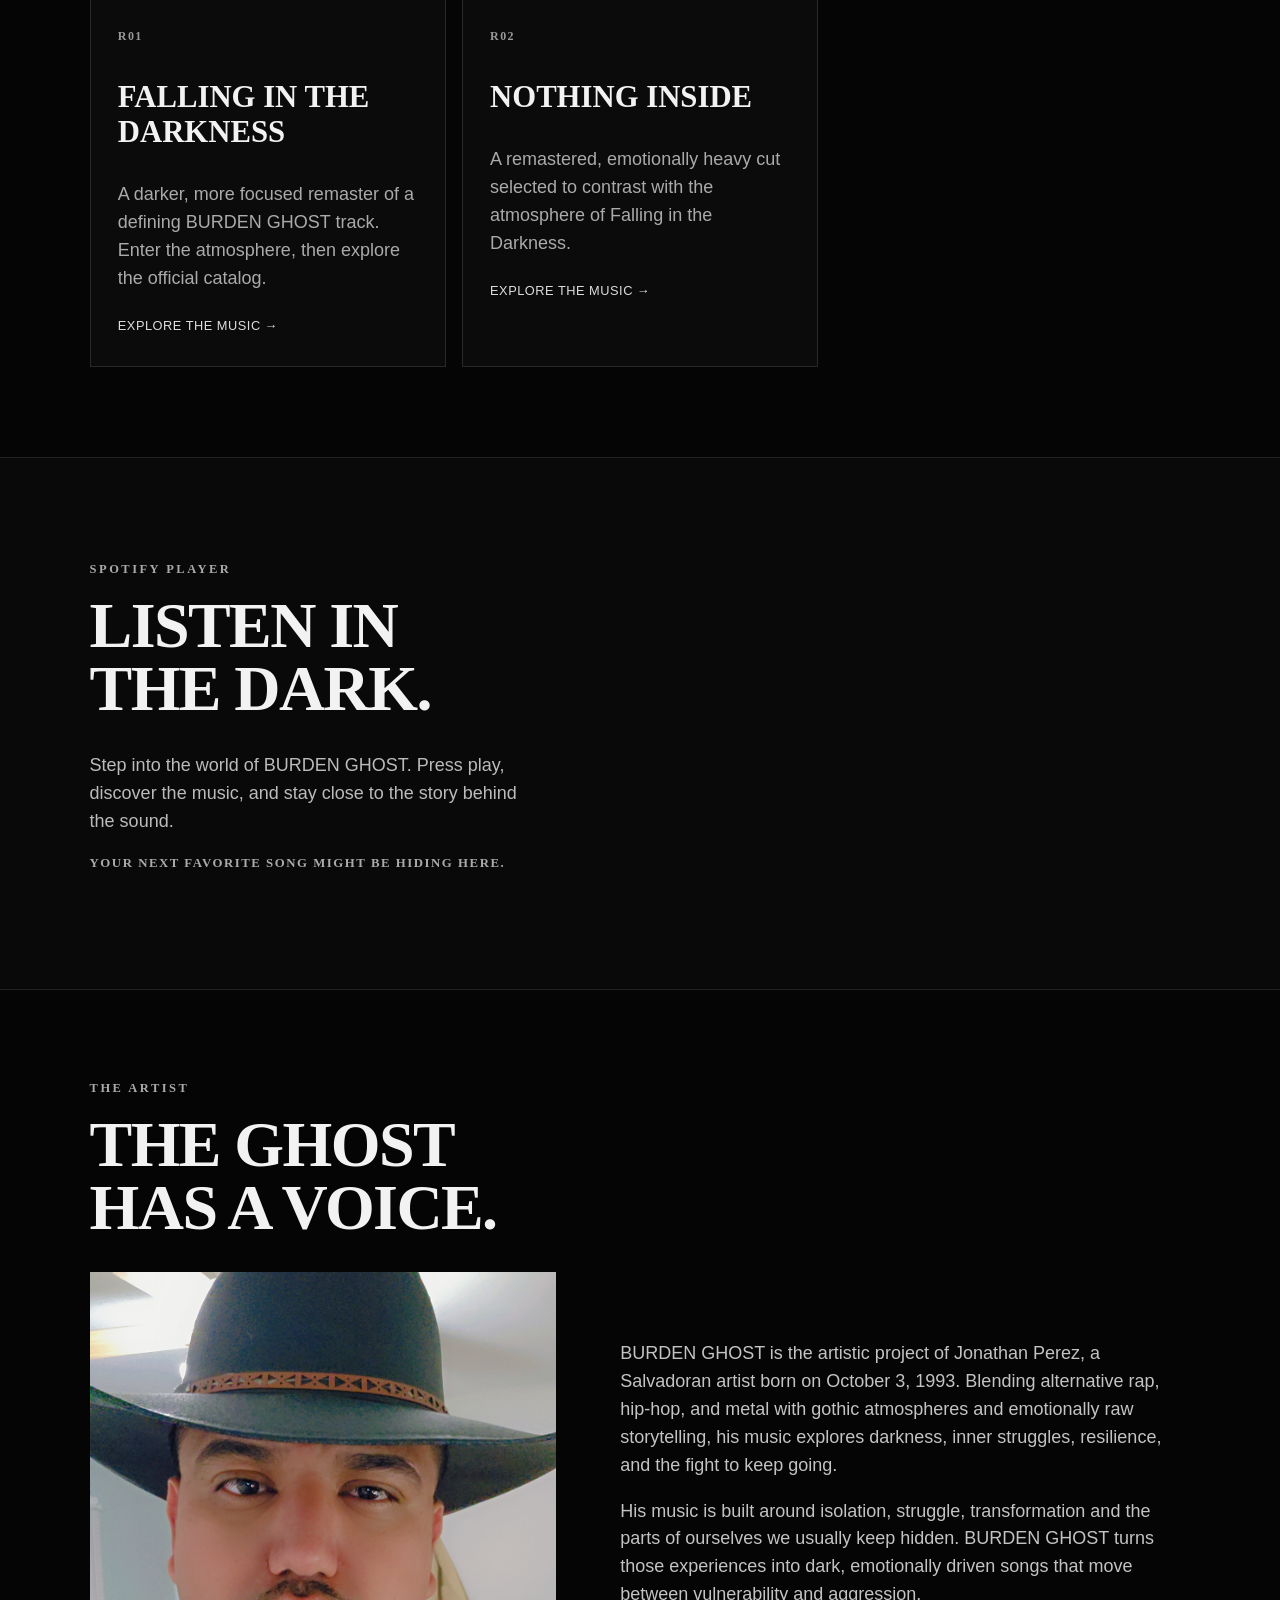
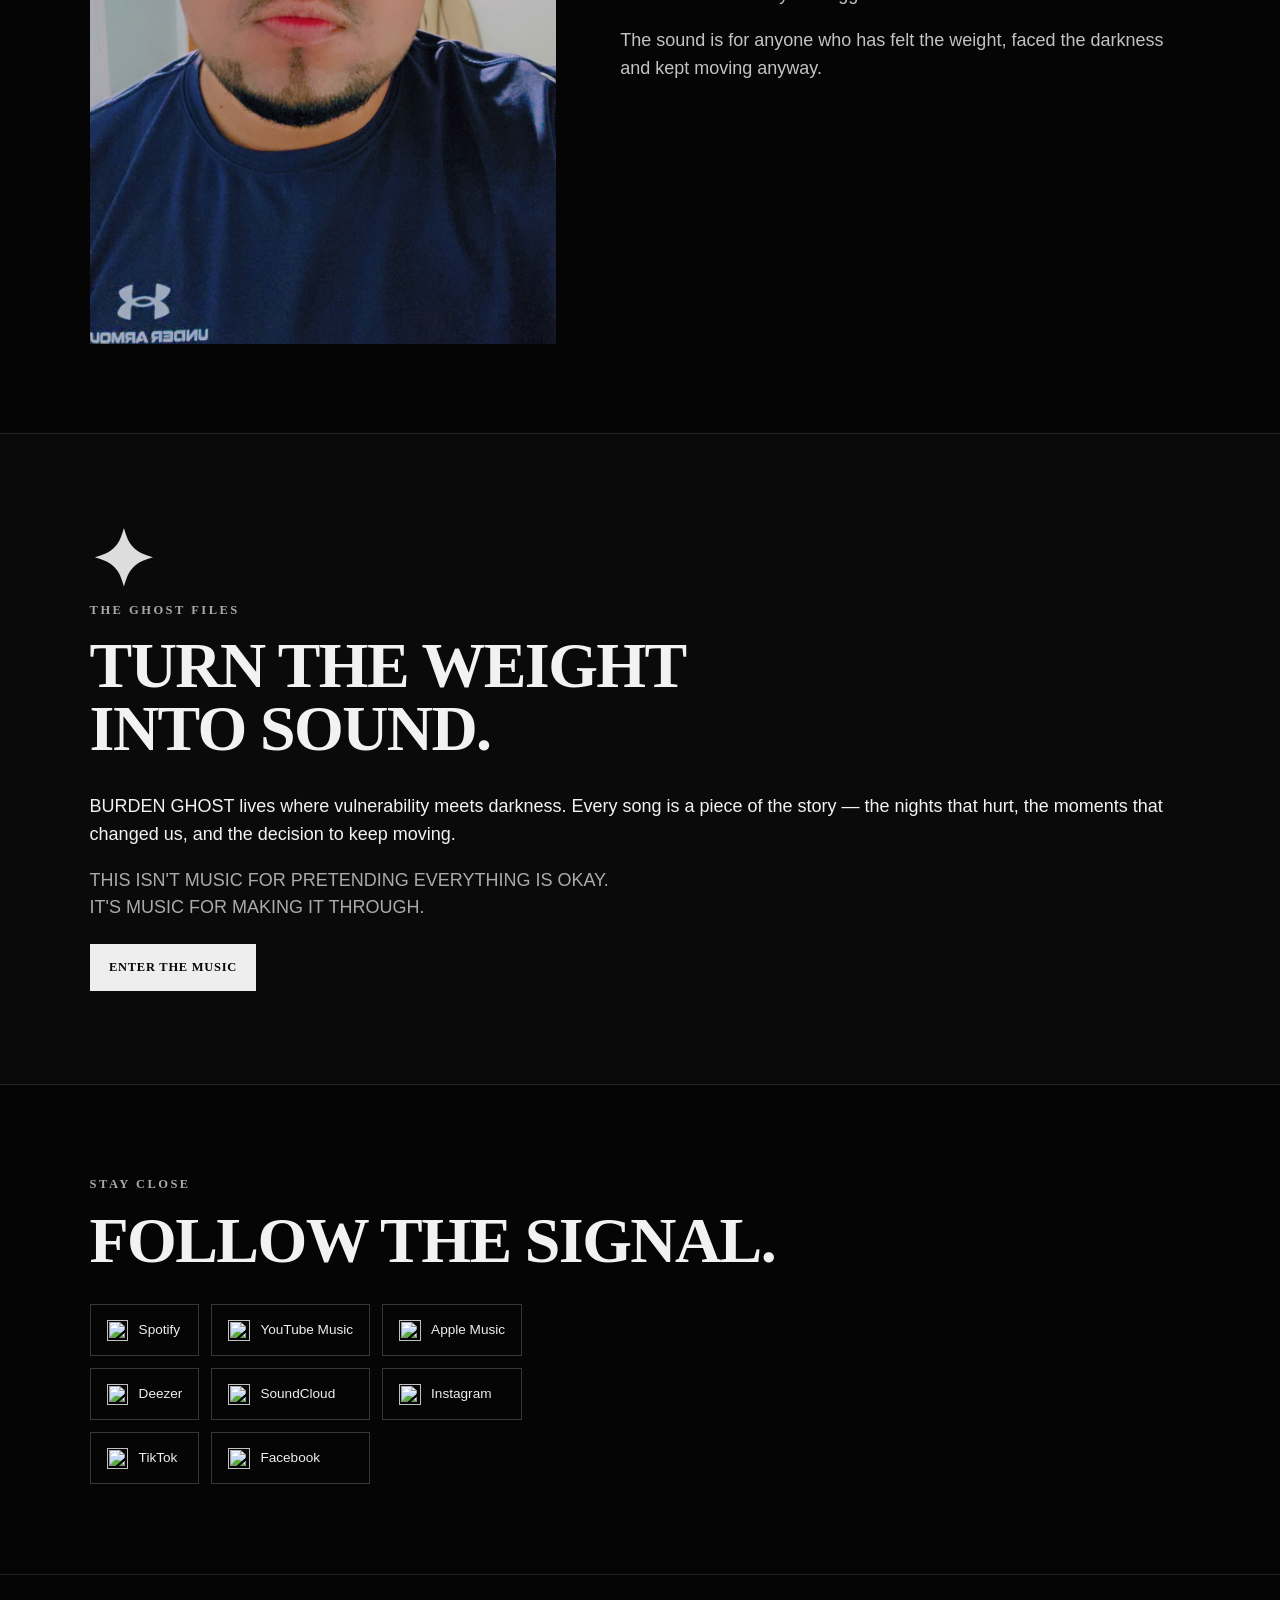
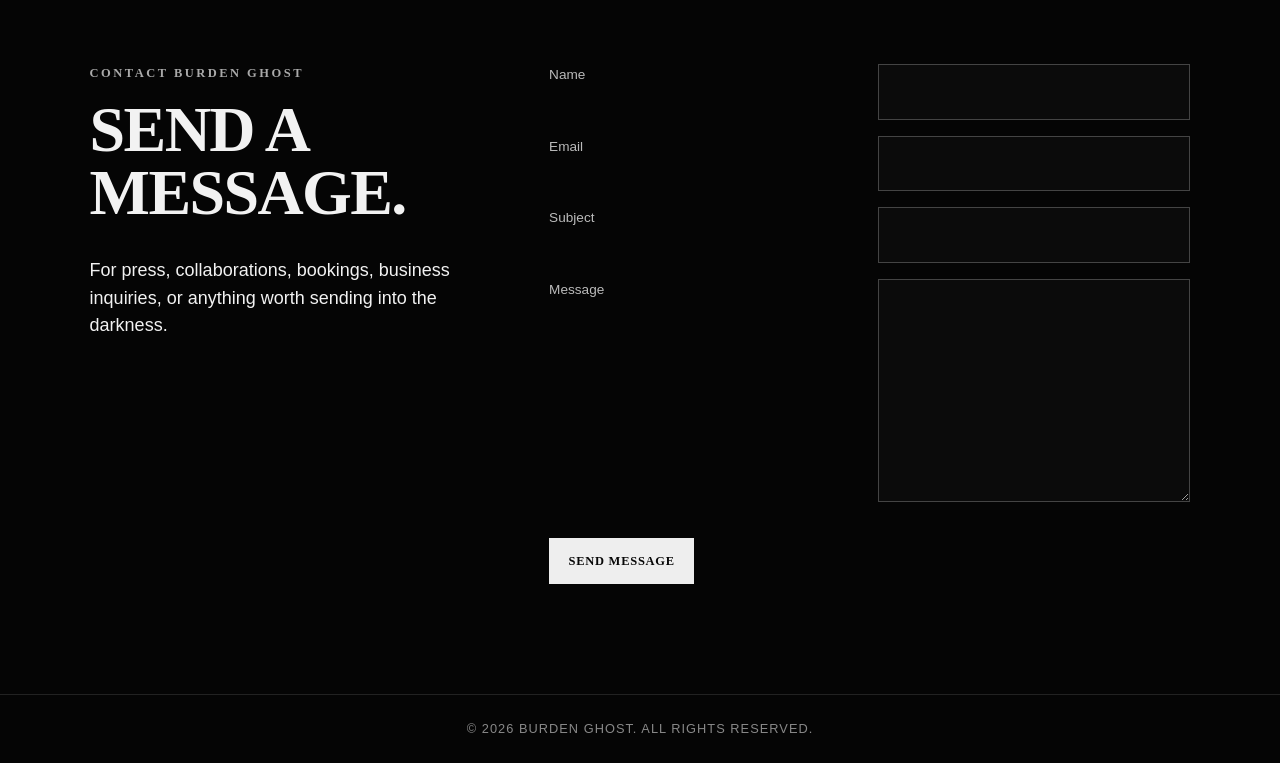
==== commit 5ac0183e: "Update artist biography wording" ====
--- a/index.html
+++ b/index.html
@@ -76,7 +76,7 @@
 </div></section>
 <section id="player" class="player-section"><div><p class="eyebrow" data-en="SPOTIFY PLAYER" data-es="REPRODUCTOR DE SPOTIFY">SPOTIFY PLAYER</p><h2 data-en="LISTEN IN THE DARK." data-es="ESCUCHA EN LA OSCURIDAD.">LISTEN IN THE DARK.</h2><p class="player-copy" data-en="Step into the world of BURDEN GHOST. Press play, discover the music, and stay close to the story behind the sound." data-es="Entra al mundo de BURDEN GHOST. Dale play, descubre la música y conoce la historia detrás del sonido.">Step into the world of BURDEN GHOST. Press play, discover the music, and stay close to the story behind the sound.</p><p class="player-hook" data-en="YOUR NEXT FAVORITE SONG MIGHT BE HIDING HERE." data-es="TU PRÓXIMA CANCIÓN FAVORITA PODRÍA ESTAR AQUÍ.">YOUR NEXT FAVORITE SONG MIGHT BE HIDING HERE.</p></div><div class="spotify-player"><iframe  src="https://open.spotify.com/embed/artist/5hVlwr7mkQSALhv4N9uKXQ?utm_source=generator&theme=0" width="100%" height="352" frameborder="0" allowfullscreen allow="autoplay; clipboard-write; encrypted-media; fullscreen; picture-in-picture" loading="lazy" title="BURDEN GHOST on Spotify"></iframe></div></section>
 <section id="about" class="about"><div class="artist-visual"><p class="eyebrow" data-en="THE ARTIST" data-es="EL ARTISTA">THE ARTIST</p><h2 data-en="THE GHOST<br>HAS A VOICE." data-es="EL FANTASMA<br>TIENE VOZ.">THE GHOST<br>HAS A VOICE.</h2><img class="artist-photo" src="Snapchat-946401258.jpg" alt="BURDEN GHOST — Jonathan Perez"></div><div>
-<p data-en="Burden Ghost (BURDEN GHOST) is the artistic project of Jonathan Perez, a Salvadoran artist born on October 3, 1993, in El Salvador." data-es="BURDEN GHOST es el proyecto de rap alternativo y metal oscuro y emocional de Jonathan Pérez, artista salvadoreño nacido el 3 de octubre de 1993 en El Salvador.">BURDEN GHOST is the artistic project of <strong>Jonathan Perez</strong>, a Salvadoran artist born on October 3, 1993, in the small town of Nueva Guadalupe, El Salvador.</p>
+<p data-en="BURDEN GHOST is the artistic project of Jonathan Perez, a Salvadoran artist born on October 3, 1993. Blending alternative rap, hip-hop, and metal with gothic atmospheres and emotionally raw storytelling, his music explores darkness, inner struggles, resilience, and the fight to keep going." data-es="BURDEN GHOST es el proyecto artístico de Jonathan Perez, un artista salvadoreño nacido el 3 de octubre de 1993. Su música combina rap alternativo, hip-hop y metal con atmósferas góticas y una narrativa emocionalmente cruda que explora la oscuridad, las luchas internas, la resiliencia y la lucha por seguir adelante.">BURDEN GHOST is the artistic project of Jonathan Perez, a Salvadoran artist born on October 3, 1993. Blending alternative rap, hip-hop, and metal with gothic atmospheres and emotionally raw storytelling, his music explores darkness, inner struggles, resilience, and the fight to keep going.</p>
 <p data-en="His music is built around isolation, struggle, transformation and the parts of ourselves we usually keep hidden. BURDEN GHOST turns those experiences into dark, emotionally driven songs that move between vulnerability and aggression." data-es="Su música gira alrededor del aislamiento, la lucha, la transformación y las partes de nosotros mismos que normalmente mantenemos ocultas. BURDEN GHOST convierte esas experiencias en canciones oscuras y emocionales que se mueven entre la vulnerabilidad y la agresividad.">His music is built around isolation, struggle, transformation and the parts of ourselves we usually keep hidden. BURDEN GHOST turns those experiences into dark, emotionally driven songs that move between vulnerability and aggression.</p>
 <p data-en="The sound is for anyone who has felt the weight, faced the darkness and kept moving anyway." data-es="Este sonido es para cualquiera que haya sentido el peso, enfrentado la oscuridad y seguido adelante de todos modos." >The sound is for anyone who has felt the weight, faced the darkness and kept moving anyway.</p>
 </div></section>
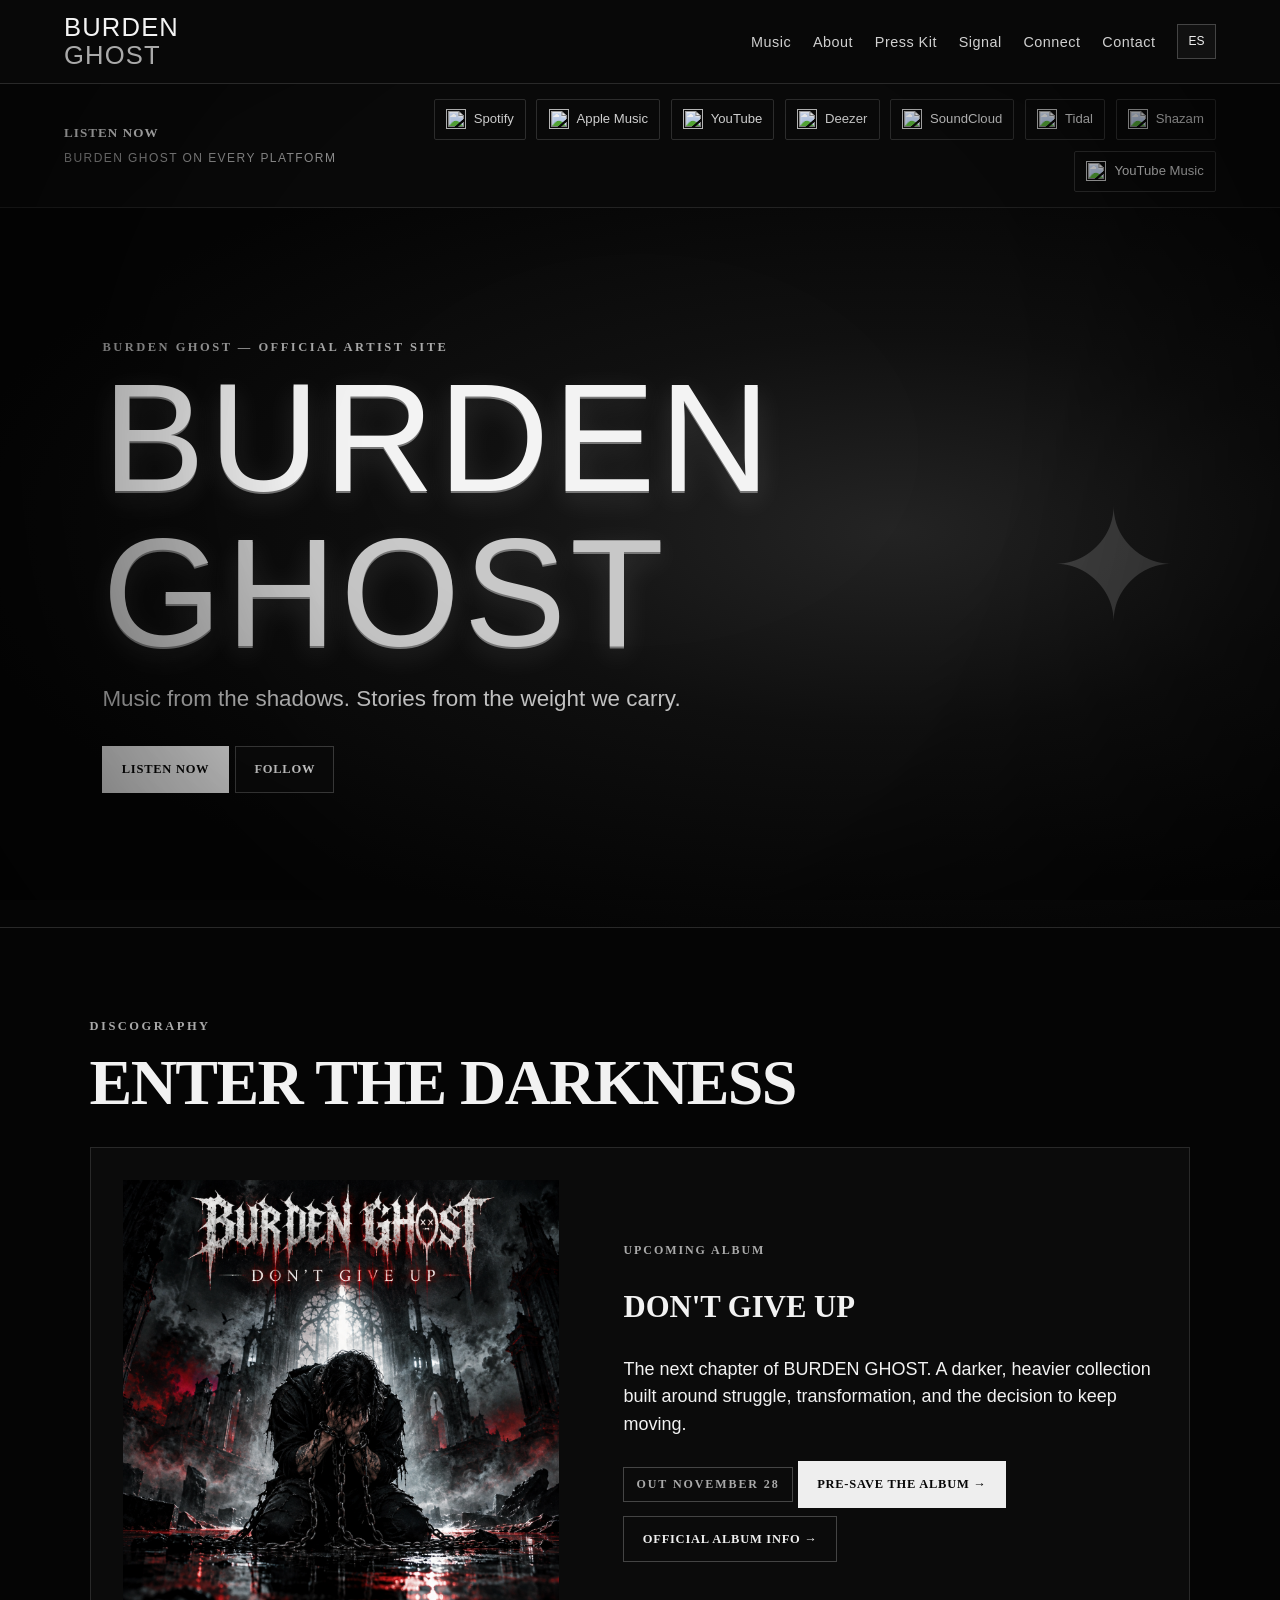
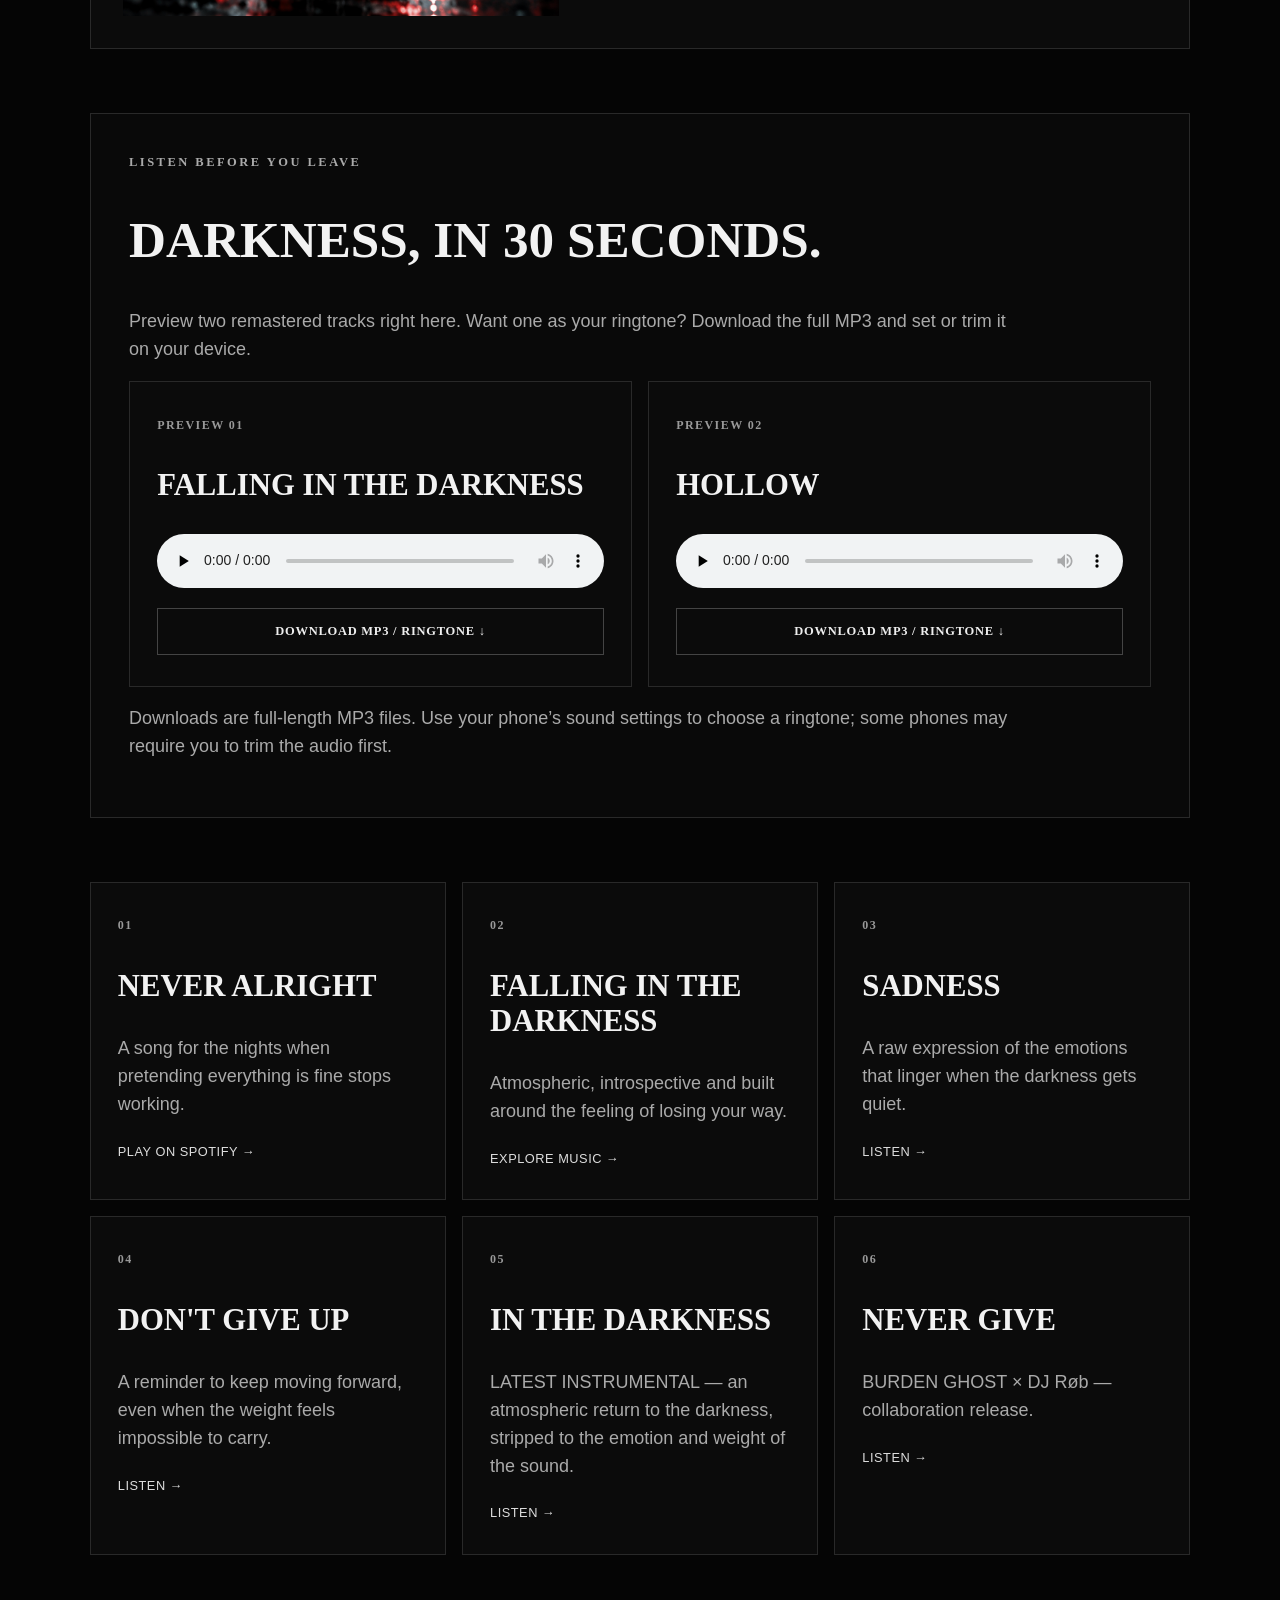
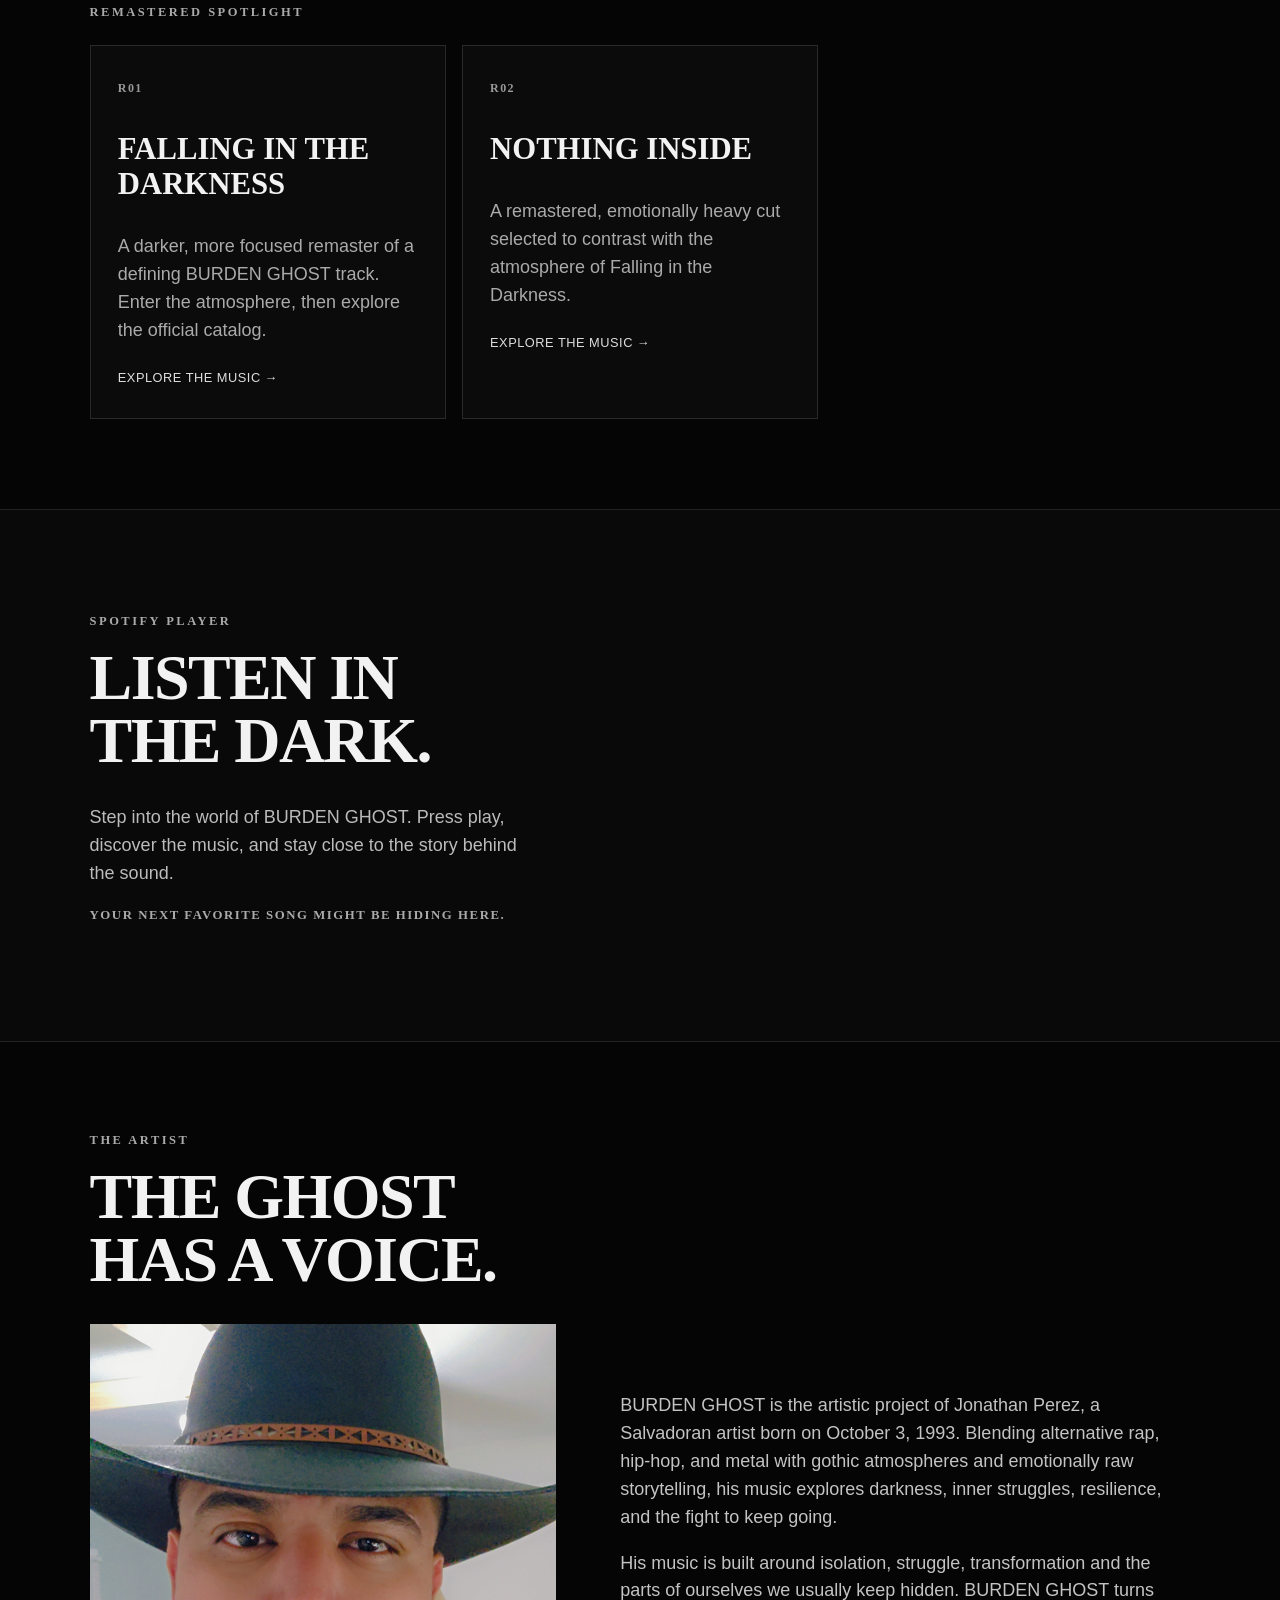
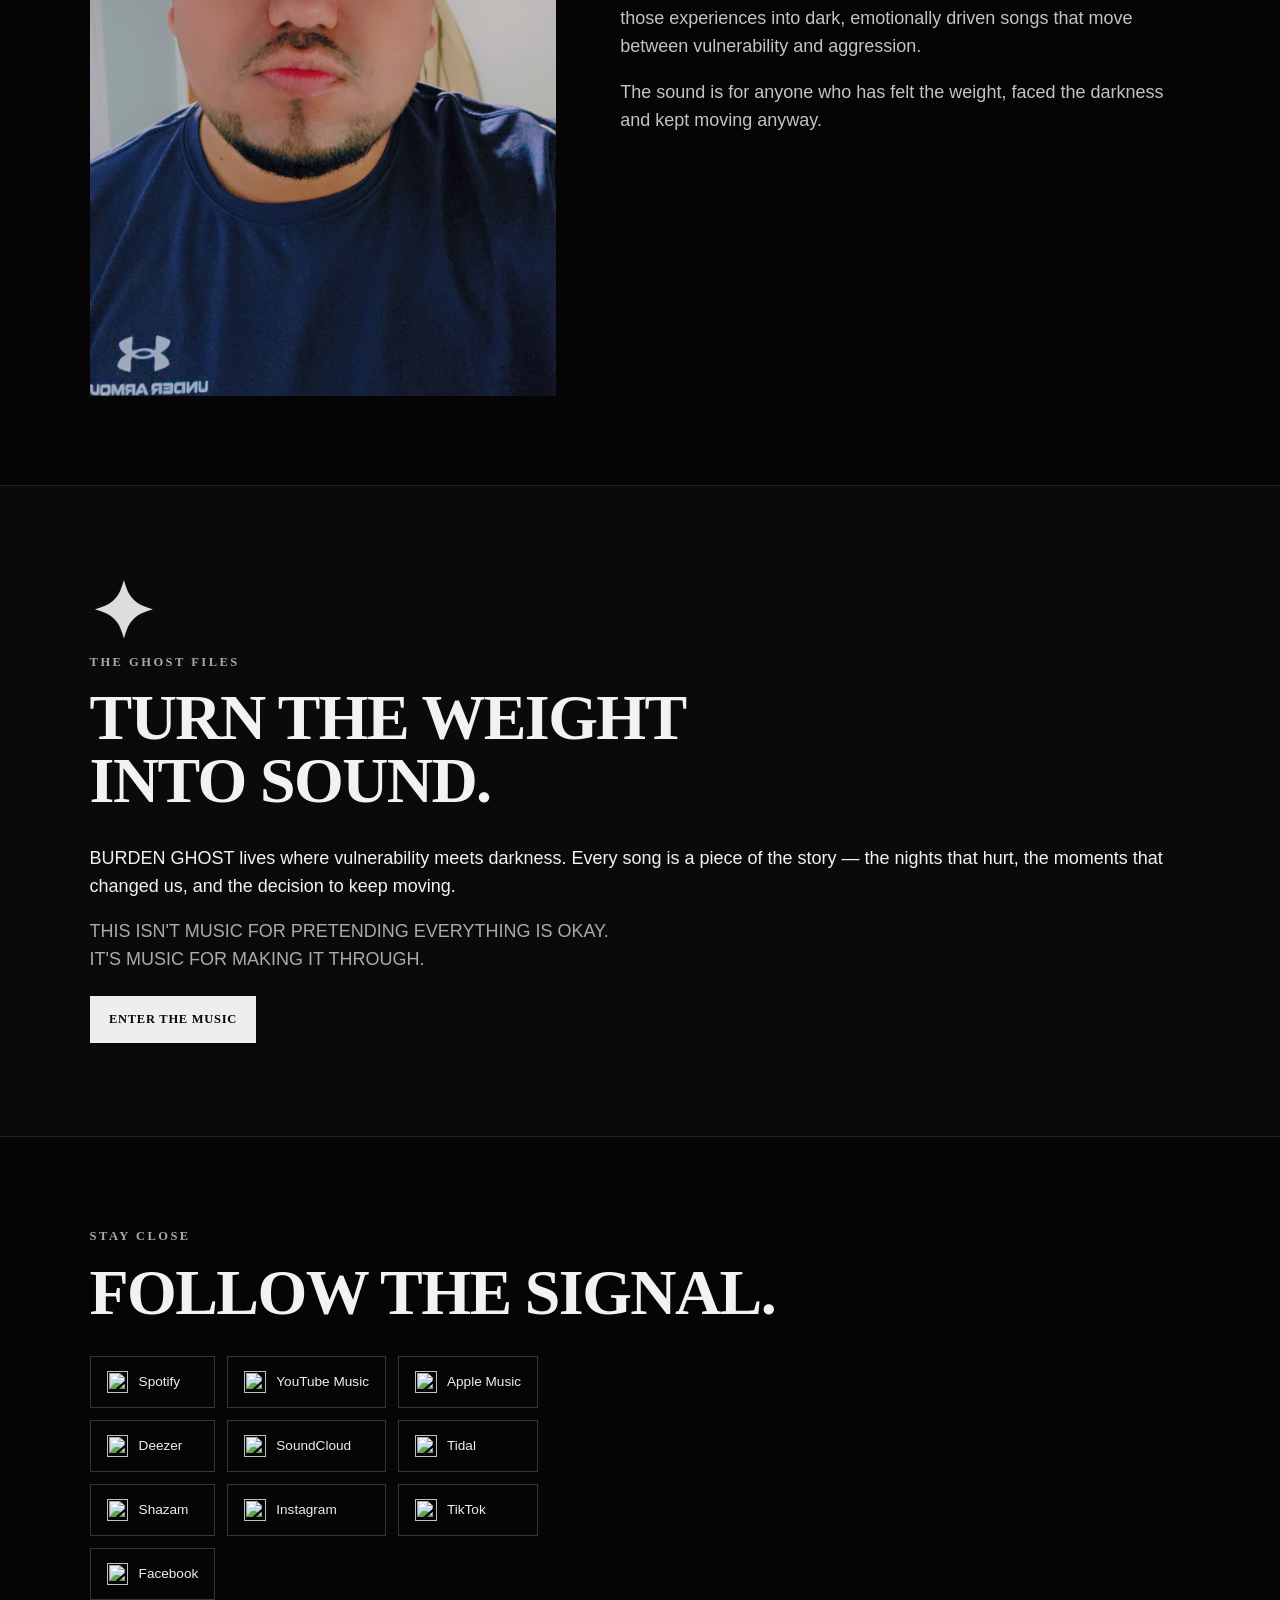
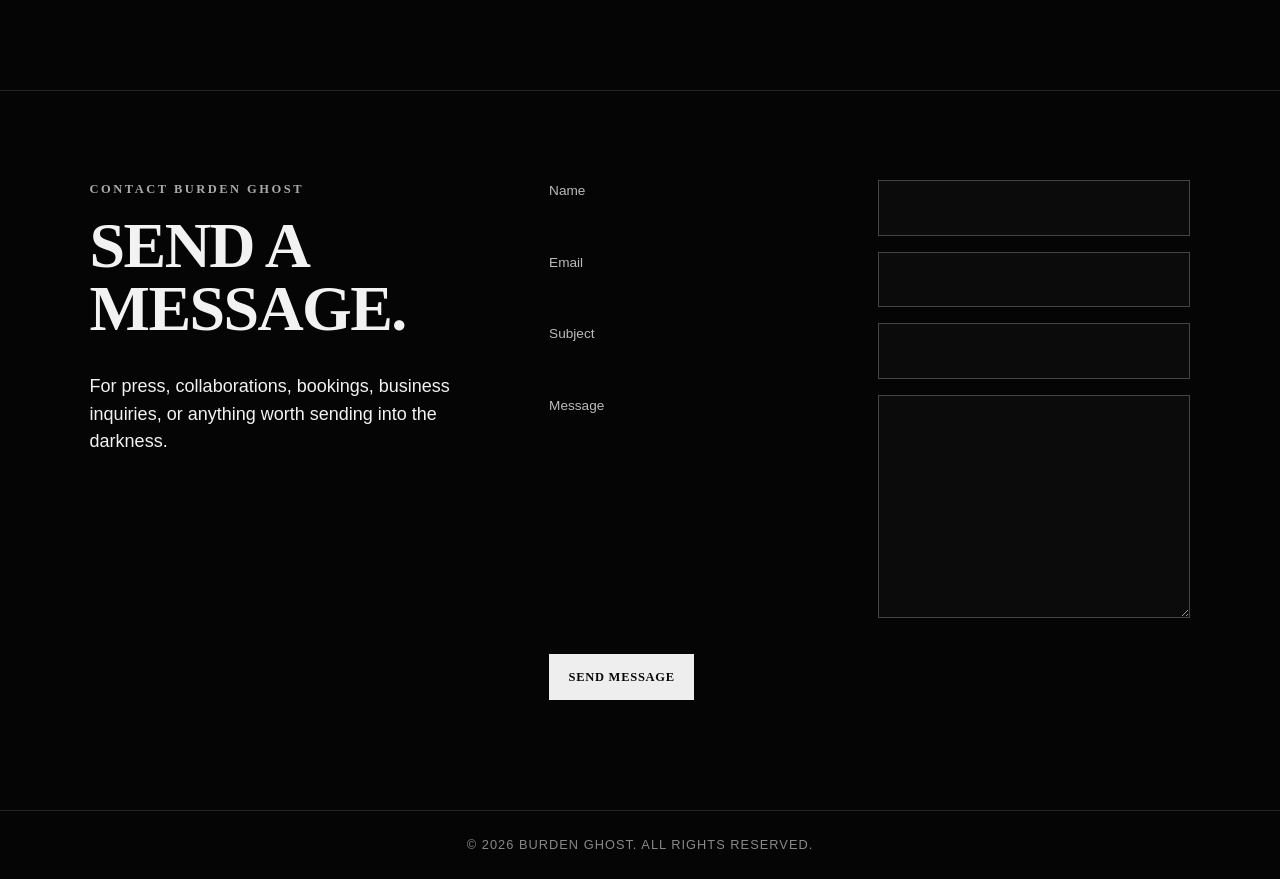
==== commit 18eab776: "Add Shazam and Tidal artist links" ====
--- a/index.html
+++ b/index.html
@@ -18,7 +18,7 @@
 <meta property="og:locale" content="en_US">
 <meta property="og:locale:alternate" content="es_SV">
 <meta name="twitter:site" content="@burdenghost">
-<script type="application/ld+json">{"@context":"https://schema.org","@graph":[{"@type":"WebPage","@id":"https://burdenghost.com/#webpage","url":"https://burdenghost.com/","name":"Burden Ghost | Official Artist Website","description":"Official website of BURDEN GHOST, the music project of Salvadoran artist Jonathan Pérez.","mainEntity":{"@id":"https://burdenghost.com/#artist"}},{"@type":"MusicGroup","@id":"https://burdenghost.com/#artist","name":"Burden Ghost","alternateName":["BURDEN GHOST","burdenghost","BURDEN GHOST music project"],"url":"https://burdenghost.com/","logo":"https://burdenghost.com/Snapchat-946401258.jpg","image":"https://burdenghost.com/Snapchat-946401258.jpg","description":"BURDEN GHOST is the dark, emotionally driven alternative rap and metal music project of Salvadoran artist Jonathan Pérez (Jonathan Perez). Its songs explore isolation, struggle, transformation, vulnerability and the hidden parts of the human experience.","genre":["Alternative Rap","Alternative Metal","Rap Metal","Metal","Hip-Hop"],"founder":{"@id":"https://burdenghost.com/#jonathan-perez"},"member":{"@id":"https://burdenghost.com/#jonathan-perez"},"sameAs":["https://open.spotify.com/artist/5hVlwr7mkQSALhv4N9uKXQ","https://music.apple.com/sv/artist/burden-ghost/1792258185","https://www.youtube.com/channel/UCRN2M30VFfHJXD09sIb9aAw","https://www.instagram.com/burdenghost","https://www.tiktok.com/@burdenghost","https://www.facebook.com/share/18JVgDE3kY/","https://soundcharts.com/es/artist/cf207992-5dd3-4aad-acc2-1cd14de17113","https://chartmetric.com/artist/13753170","https://www.deezer.com/en/artist/299631871","https://m.soundcloud.com/burdenghost"]},{"@type":"Person","@id":"https://burdenghost.com/#jonathan-perez","name":"Jonathan Perez","alternateName":["Jonathan Pérez","Jonnatan Perez"],"url":"https://burdenghost.com/","image":"https://burdenghost.com/Snapchat-946401258.jpg","jobTitle":"Musical Artist, Songwriter and Producer","description":"Salvadoran musician and songwriter behind BURDEN GHOST, a dark, emotionally driven alternative rap and metal project.","birthDate":"1993-10-03","birthPlace":{"@type":"Place","name":"El Salvador","address":{"@type":"PostalAddress","addressCountry":"SV"}},"nationality":{"@type":"Country","name":"El Salvador"},"worksFor":{"@id":"https://burdenghost.com/#artist"},"sameAs":["https://open.spotify.com/artist/5hVlwr7mkQSALhv4N9uKXQ","https://music.apple.com/sv/artist/burden-ghost/1792258185","https://www.youtube.com/channel/UCRN2M30VFfHJXD09sIb9aAw","https://www.instagram.com/burdenghost","https://www.tiktok.com/@burdenghost"]},{"@type":"MusicAlbum","@id":"https://burdenghost.com/#dont-give-up","name":"Don't Give Up","byArtist":{"@id":"https://burdenghost.com/#artist"},"url":"https://burdenghost.com/#music","description":"Upcoming BURDEN GHOST album."}]}</script><link rel="stylesheet" href="style.css?v=20261017-2"></head>
+<script type="application/ld+json">{"@context":"https://schema.org","@graph":[{"@type":"WebPage","@id":"https://burdenghost.com/#webpage","url":"https://burdenghost.com/","name":"Burden Ghost | Official Artist Website","description":"Official website of BURDEN GHOST, the music project of Salvadoran artist Jonathan Pérez.","mainEntity":{"@id":"https://burdenghost.com/#artist"}},{"@type":"MusicGroup","@id":"https://burdenghost.com/#artist","name":"Burden Ghost","alternateName":["BURDEN GHOST","burdenghost","BURDEN GHOST music project"],"url":"https://burdenghost.com/","logo":"https://burdenghost.com/Snapchat-946401258.jpg","image":"https://burdenghost.com/Snapchat-946401258.jpg","description":"BURDEN GHOST is the dark, emotionally driven alternative rap and metal music project of Salvadoran artist Jonathan Pérez (Jonathan Perez). Its songs explore isolation, struggle, transformation, vulnerability and the hidden parts of the human experience.","genre":["Alternative Rap","Alternative Metal","Rap Metal","Metal","Hip-Hop"],"founder":{"@id":"https://burdenghost.com/#jonathan-perez"},"member":{"@id":"https://burdenghost.com/#jonathan-perez"},"sameAs":["https://open.spotify.com/artist/5hVlwr7mkQSALhv4N9uKXQ","https://music.apple.com/sv/artist/burden-ghost/1792258185","https://www.youtube.com/channel/UCRN2M30VFfHJXD09sIb9aAw","https://www.instagram.com/burdenghost","https://www.tiktok.com/@burdenghost","https://www.facebook.com/share/18JVgDE3kY/","https://soundcharts.com/es/artist/cf207992-5dd3-4aad-acc2-1cd14de17113","https://chartmetric.com/artist/13753170","https://www.deezer.com/en/artist/299631871","https://tidal.com/artist/53527985","https://www.shazam.com/artist/burden-ghost/1792258185","https://m.soundcloud.com/burdenghost"]},{"@type":"Person","@id":"https://burdenghost.com/#jonathan-perez","name":"Jonathan Perez","alternateName":["Jonathan Pérez","Jonnatan Perez"],"url":"https://burdenghost.com/","image":"https://burdenghost.com/Snapchat-946401258.jpg","jobTitle":"Musical Artist, Songwriter and Producer","description":"Salvadoran musician and songwriter behind BURDEN GHOST, a dark, emotionally driven alternative rap and metal project.","birthDate":"1993-10-03","birthPlace":{"@type":"Place","name":"El Salvador","address":{"@type":"PostalAddress","addressCountry":"SV"}},"nationality":{"@type":"Country","name":"El Salvador"},"worksFor":{"@id":"https://burdenghost.com/#artist"},"sameAs":["https://open.spotify.com/artist/5hVlwr7mkQSALhv4N9uKXQ","https://music.apple.com/sv/artist/burden-ghost/1792258185","https://www.youtube.com/channel/UCRN2M30VFfHJXD09sIb9aAw","https://www.instagram.com/burdenghost","https://www.tiktok.com/@burdenghost"]},{"@type":"MusicAlbum","@id":"https://burdenghost.com/#dont-give-up","name":"Don't Give Up","byArtist":{"@id":"https://burdenghost.com/#artist"},"url":"https://burdenghost.com/#music","description":"Upcoming BURDEN GHOST album."}]}</script><link rel="stylesheet" href="style.css?v=20261017-2"></head>
 <body><header><a class="brand" href="#top" aria-label="Burden Ghost official home"><span>BURDEN</span><span>GHOST</span></a><nav><a href="#music" data-en="Music" data-es="Música">Music</a><a href="#about" data-en="About" data-es="Biografía">About</a><a href="press-kit.html" data-en="Press Kit" data-es="Prensa">Press Kit</a><a href="#signal" data-en="Signal" data-es="Señal">Signal</a><a href="#connect" data-en="Connect" data-es="Conectar">Connect</a><a href="#contact" data-en="Contact" data-es="Contacto">Contact</a><button class="lang-switch" id="langToggle" type="button" aria-label="Change language">ES</button></nav></header>
 <div class="listen-bar" aria-label="Listen to BURDEN GHOST">
 <div class="listen-label"><span data-en="LISTEN NOW" data-es="ESCUCHA AHORA">LISTEN NOW</span><small data-en="BURDEN GHOST ON EVERY PLATFORM" data-es="BURDEN GHOST EN TODAS LAS PLATAFORMAS">BURDEN GHOST ON EVERY PLATFORM</small></div>
@@ -28,6 +28,8 @@
 <a href="https://www.youtube.com/channel/UCRN2M30VFfHJXD09sIb9aAw" target="_blank" rel="noopener noreferrer" aria-label="Watch BURDEN GHOST on YouTube"><img width="20" height="20" decoding="async" src="https://cdn.simpleicons.org/youtube/ffffff" alt="" aria-hidden="true"><span>YouTube</span></a>
 <a href="https://www.deezer.com/en/artist/299631871" target="_blank" rel="noopener noreferrer" aria-label="Listen to BURDEN GHOST on Deezer"><img width="20" height="20" decoding="async" src="https://cdn.simpleicons.org/deezer/ffffff" alt="" aria-hidden="true"><span>Deezer</span></a>
 <a href="https://m.soundcloud.com/burdenghost" target="_blank" rel="noopener noreferrer" aria-label="Listen to BURDEN GHOST on SoundCloud"><img width="20" height="20" decoding="async" src="https://cdn.simpleicons.org/soundcloud/ffffff" alt="" aria-hidden="true"><span>SoundCloud</span></a>
+<a href="https://tidal.com/artist/53527985" target="_blank" rel="noopener noreferrer" aria-label="Listen to BURDEN GHOST on Tidal"><img width="20" height="20" decoding="async" src="https://cdn.simpleicons.org/tidal/ffffff" alt="" aria-hidden="true"><span>Tidal</span></a>
+<a href="https://www.shazam.com/artist/burden-ghost/1792258185" target="_blank" rel="noopener noreferrer" aria-label="Discover BURDEN GHOST on Shazam"><img width="20" height="20" decoding="async" src="https://cdn.simpleicons.org/shazam/ffffff" alt="" aria-hidden="true"><span>Shazam</span></a>
 <a href="https://music.youtube.com/channel/UCRN2M30VFfHJXD09sIb9aAw?si=BEVCB8uxnSjo52P7" target="_blank" rel="noopener noreferrer" aria-label="Listen to BURDEN GHOST on YouTube Music"><img width="20" height="20" decoding="async" src="https://cdn.simpleicons.org/youtubemusic/ffffff" alt="" aria-hidden="true"><span>YouTube Music</span></a>
 </div></div><main id="top"><section class="hero"><div><p class="eyebrow" data-en="BURDEN GHOST — OFFICIAL ARTIST SITE" data-es="BURDEN GHOST — SITIO OFICIAL DEL ARTISTA">BURDEN GHOST — OFFICIAL ARTIST SITE</p><div class="hero-logo"><h1 class="logo-title"><span>BURDEN</span><span>GHOST</span></h1></div><p class="tagline" data-en="Music from the shadows. Stories from the weight we carry." data-es="Música desde las sombras. Historias nacidas del peso que cargamos.">Music from the shadows. Stories from the weight we carry.</p><a class="btn primary" href="#music" data-en="LISTEN NOW" data-es="ESCUCHA AHORA">LISTEN NOW</a><a class="btn" href="#connect" data-en="FOLLOW" data-es="SEGUIR">FOLLOW</a></div><div class="sigil">✦</div></section>
 <section id="music"><p class="eyebrow" data-en="DISCOGRAPHY" data-es="DISCOGRAFÍA">DISCOGRAPHY</p><h2 data-en="ENTER THE DARKNESS" data-es="ENTRA EN LA OSCURIDAD">ENTER THE DARKNESS</h2><div class="album-feature" aria-label="Upcoming album Don't Give Up">
@@ -82,7 +84,7 @@
 </div></section>
 <section id="signal" class="signal"><div class="signal-mark">✦</div><div><p class="eyebrow" data-en="THE GHOST FILES" data-es="LOS ARCHIVOS DEL FANTASMA">THE GHOST FILES</p><h2 data-en="TURN THE WEIGHT<br>INTO SOUND." data-es="CONVIERTE EL PESO<br>EN SONIDO.">TURN THE WEIGHT<br>INTO SOUND.</h2><p data-en="BURDEN GHOST lives where vulnerability meets darkness. Every song is a piece of the story — the nights that hurt, the moments that changed us, and the decision to keep moving." data-es="BURDEN GHOST vive donde la vulnerabilidad se encuentra con la oscuridad. Cada canción es una parte de la historia: las noches que dolieron, los momentos que nos cambiaron y la decisión de seguir adelante.">BURDEN GHOST lives where vulnerability meets darkness. Every song is a piece of the story — the nights that hurt, the moments that changed us, and the decision to keep moving.</p><p class="signal-note" data-en="THIS ISN'T MUSIC FOR PRETENDING EVERYTHING IS OKAY.<br>IT'S MUSIC FOR MAKING IT THROUGH." data-es="ESTA NO ES MÚSICA PARA FINGIR QUE TODO ESTÁ BIEN.<br>ES MÚSICA PARA SOBREVIVIRLO.">THIS ISN'T MUSIC FOR PRETENDING EVERYTHING IS OKAY.<br>IT'S MUSIC FOR MAKING IT THROUGH.</p><a class="btn primary" href="#player" data-en="ENTER THE MUSIC" data-es="ENTRA EN LA MÚSICA">ENTER THE MUSIC</a></div></section>
 <section id="connect" class="connect"><p class="eyebrow" data-en="STAY CLOSE" data-es="MANTENTE CERCA">STAY CLOSE</p><h2 data-en="FOLLOW THE SIGNAL." data-es="SIGUE LA SEÑAL.">FOLLOW THE SIGNAL.</h2><div class="links">
-<a href="https://open.spotify.com/artist/5hVlwr7mkQSALhv4N9uKXQ" target="_blank" rel="noopener noreferrer"><img width="20" height="20" decoding="async" src="https://cdn.simpleicons.org/spotify/ffffff" alt="" aria-hidden="true">Spotify</a><a href="https://music.youtube.com/channel/UCRN2M30VFfHJXD09sIb9aAw?si=fIfkWxtUyO3c_2kb" target="_blank" rel="noopener noreferrer"><img width="20" height="20" decoding="async" src="https://cdn.simpleicons.org/youtubemusic/ffffff" alt="" aria-hidden="true">YouTube Music</a><a href="https://music.apple.com/sv/artist/burden-ghost/1792258185?ls" target="_blank" rel="noopener noreferrer"><img width="20" height="20" decoding="async" src="https://cdn.simpleicons.org/applemusic/ffffff" alt="" aria-hidden="true">Apple Music</a><a href="https://www.deezer.com/en/artist/299631871" target="_blank" rel="noopener noreferrer" aria-label="Listen to BURDEN GHOST on Deezer"><img width="20" height="20" decoding="async" src="https://cdn.simpleicons.org/deezer/ffffff" alt="" aria-hidden="true">Deezer</a><a href="https://m.soundcloud.com/burdenghost" target="_blank" rel="noopener noreferrer" aria-label="Listen to BURDEN GHOST on SoundCloud"><img width="20" height="20" decoding="async" src="https://cdn.simpleicons.org/soundcloud/ffffff" alt="" aria-hidden="true">SoundCloud</a><a href="https://www.instagram.com/burdenghost?stkn=MWw3ZmhoMnlycmhzYw==" target="_blank" rel="noopener noreferrer"><img src="https://cdn.simpleicons.org/instagram/ffffff" alt="" aria-hidden="true">Instagram</a><a href="https://www.tiktok.com/@burdenghost" target="_blank" rel="noopener noreferrer"><img src="https://cdn.simpleicons.org/tiktok/ffffff" alt="" aria-hidden="true">TikTok</a><a href="https://www.facebook.com/share/18JVgDE3kY/" target="_blank" rel="noopener noreferrer"><img src="https://cdn.simpleicons.org/facebook/ffffff" alt="" aria-hidden="true">Facebook</a></div></section><section id="contact" class="contact"><div><p class="eyebrow" data-en="CONTACT BURDEN GHOST" data-es="CONTACTA A BURDEN GHOST">CONTACT BURDEN GHOST</p><h2 data-en="SEND A MESSAGE." data-es="ENVÍA UN MENSAJE.">SEND A MESSAGE.</h2><p class="contact-copy" data-en="For press, collaborations, bookings, business inquiries, or anything worth sending into the darkness." data-es="Para prensa, colaboraciones, contrataciones, consultas profesionales o cualquier mensaje que merezca llegar desde la oscuridad.">For press, collaborations, bookings, business inquiries, or anything worth sending into the darkness.</p></div><form id="contact-form" class="contact-form" action="https://formspree.io/f/mgavzzyq" method="POST"><div class="form-row"><label for="contact-name" data-en="Name" data-es="Nombre">Name</label><input id="contact-name" name="name" data-fs-field type="text" autocomplete="name" minlength="2" maxlength="80" pattern="[A-Za-zÀ-ÿ][A-Za-zÀ-ÿ .’-]{1,79}" required></div><div class="form-row"><label for="contact-email" data-en="Email" data-es="Correo electrónico">Email</label><input id="contact-email" name="email" data-fs-field type="email" autocomplete="email" maxlength="160" required></div><div class="form-row"><label for="contact-subject" data-en="Subject" data-es="Asunto">Subject</label><input id="contact-subject" name="subject" data-fs-field type="text" autocomplete="off" minlength="2" maxlength="120" required></div><div class="form-row"><label for="contact-message" data-en="Message" data-es="Mensaje">Message</label><textarea id="contact-message" name="message" data-fs-field rows="7" minlength="10" maxlength="3000" spellcheck="true" required></textarea></div><div class="cf-turnstile" data-sitekey="0x4AAAAAAFCgXNF8r6yot9po" data-action="contact"></div><input class="contact-honeypot" type="text" name="_gotcha" tabindex="-1" autocomplete="off" aria-hidden="true" maxlength="0" value=""><input type="hidden" name="_form_started" id="form-started"><div class="form-meta"><button class="btn primary" type="submit" data-fs-submit-btn data-en="SEND MESSAGE" data-es="ENVIAR MENSAJE">SEND MESSAGE</button></div><div id="contact-status" class="contact-status" data-fs-error role="status" aria-live="polite"></div></form></section></main>
+<a href="https://open.spotify.com/artist/5hVlwr7mkQSALhv4N9uKXQ" target="_blank" rel="noopener noreferrer"><img width="20" height="20" decoding="async" src="https://cdn.simpleicons.org/spotify/ffffff" alt="" aria-hidden="true">Spotify</a><a href="https://music.youtube.com/channel/UCRN2M30VFfHJXD09sIb9aAw?si=fIfkWxtUyO3c_2kb" target="_blank" rel="noopener noreferrer"><img width="20" height="20" decoding="async" src="https://cdn.simpleicons.org/youtubemusic/ffffff" alt="" aria-hidden="true">YouTube Music</a><a href="https://music.apple.com/sv/artist/burden-ghost/1792258185?ls" target="_blank" rel="noopener noreferrer"><img width="20" height="20" decoding="async" src="https://cdn.simpleicons.org/applemusic/ffffff" alt="" aria-hidden="true">Apple Music</a><a href="https://www.deezer.com/en/artist/299631871" target="_blank" rel="noopener noreferrer" aria-label="Listen to BURDEN GHOST on Deezer"><img width="20" height="20" decoding="async" src="https://cdn.simpleicons.org/deezer/ffffff" alt="" aria-hidden="true">Deezer</a><a href="https://m.soundcloud.com/burdenghost" target="_blank" rel="noopener noreferrer" aria-label="Listen to BURDEN GHOST on SoundCloud"><img width="20" height="20" decoding="async" src="https://cdn.simpleicons.org/soundcloud/ffffff" alt="" aria-hidden="true">SoundCloud</a><a href="https://tidal.com/artist/53527985" target="_blank" rel="noopener noreferrer" aria-label="Listen to BURDEN GHOST on Tidal"><img src="https://cdn.simpleicons.org/tidal/ffffff" alt="" aria-hidden="true">Tidal</a><a href="https://www.shazam.com/artist/burden-ghost/1792258185" target="_blank" rel="noopener noreferrer" aria-label="Discover BURDEN GHOST on Shazam"><img src="https://cdn.simpleicons.org/shazam/ffffff" alt="" aria-hidden="true">Shazam</a><a href="https://www.instagram.com/burdenghost?stkn=MWw3ZmhoMnlycmhzYw==" target="_blank" rel="noopener noreferrer"><img src="https://cdn.simpleicons.org/instagram/ffffff" alt="" aria-hidden="true">Instagram</a><a href="https://www.tiktok.com/@burdenghost" target="_blank" rel="noopener noreferrer"><img src="https://cdn.simpleicons.org/tiktok/ffffff" alt="" aria-hidden="true">TikTok</a><a href="https://www.facebook.com/share/18JVgDE3kY/" target="_blank" rel="noopener noreferrer"><img src="https://cdn.simpleicons.org/facebook/ffffff" alt="" aria-hidden="true">Facebook</a></div></section><section id="contact" class="contact"><div><p class="eyebrow" data-en="CONTACT BURDEN GHOST" data-es="CONTACTA A BURDEN GHOST">CONTACT BURDEN GHOST</p><h2 data-en="SEND A MESSAGE." data-es="ENVÍA UN MENSAJE.">SEND A MESSAGE.</h2><p class="contact-copy" data-en="For press, collaborations, bookings, business inquiries, or anything worth sending into the darkness." data-es="Para prensa, colaboraciones, contrataciones, consultas profesionales o cualquier mensaje que merezca llegar desde la oscuridad.">For press, collaborations, bookings, business inquiries, or anything worth sending into the darkness.</p></div><form id="contact-form" class="contact-form" action="https://formspree.io/f/mgavzzyq" method="POST"><div class="form-row"><label for="contact-name" data-en="Name" data-es="Nombre">Name</label><input id="contact-name" name="name" data-fs-field type="text" autocomplete="name" minlength="2" maxlength="80" pattern="[A-Za-zÀ-ÿ][A-Za-zÀ-ÿ .’-]{1,79}" required></div><div class="form-row"><label for="contact-email" data-en="Email" data-es="Correo electrónico">Email</label><input id="contact-email" name="email" data-fs-field type="email" autocomplete="email" maxlength="160" required></div><div class="form-row"><label for="contact-subject" data-en="Subject" data-es="Asunto">Subject</label><input id="contact-subject" name="subject" data-fs-field type="text" autocomplete="off" minlength="2" maxlength="120" required></div><div class="form-row"><label for="contact-message" data-en="Message" data-es="Mensaje">Message</label><textarea id="contact-message" name="message" data-fs-field rows="7" minlength="10" maxlength="3000" spellcheck="true" required></textarea></div><div class="cf-turnstile" data-sitekey="0x4AAAAAAFCgXNF8r6yot9po" data-action="contact"></div><input class="contact-honeypot" type="text" name="_gotcha" tabindex="-1" autocomplete="off" aria-hidden="true" maxlength="0" value=""><input type="hidden" name="_form_started" id="form-started"><div class="form-meta"><button class="btn primary" type="submit" data-fs-submit-btn data-en="SEND MESSAGE" data-es="ENVIAR MENSAJE">SEND MESSAGE</button></div><div id="contact-status" class="contact-status" data-fs-error role="status" aria-live="polite"></div></form></section></main>
 <footer>© <span id="year"></span> BURDEN GHOST. <span data-en="ALL RIGHTS RESERVED." data-es="TODOS LOS DERECHOS RESERVADOS.">ALL RIGHTS RESERVED.</span></footer>
 
 <script src="site.js" defer></script>
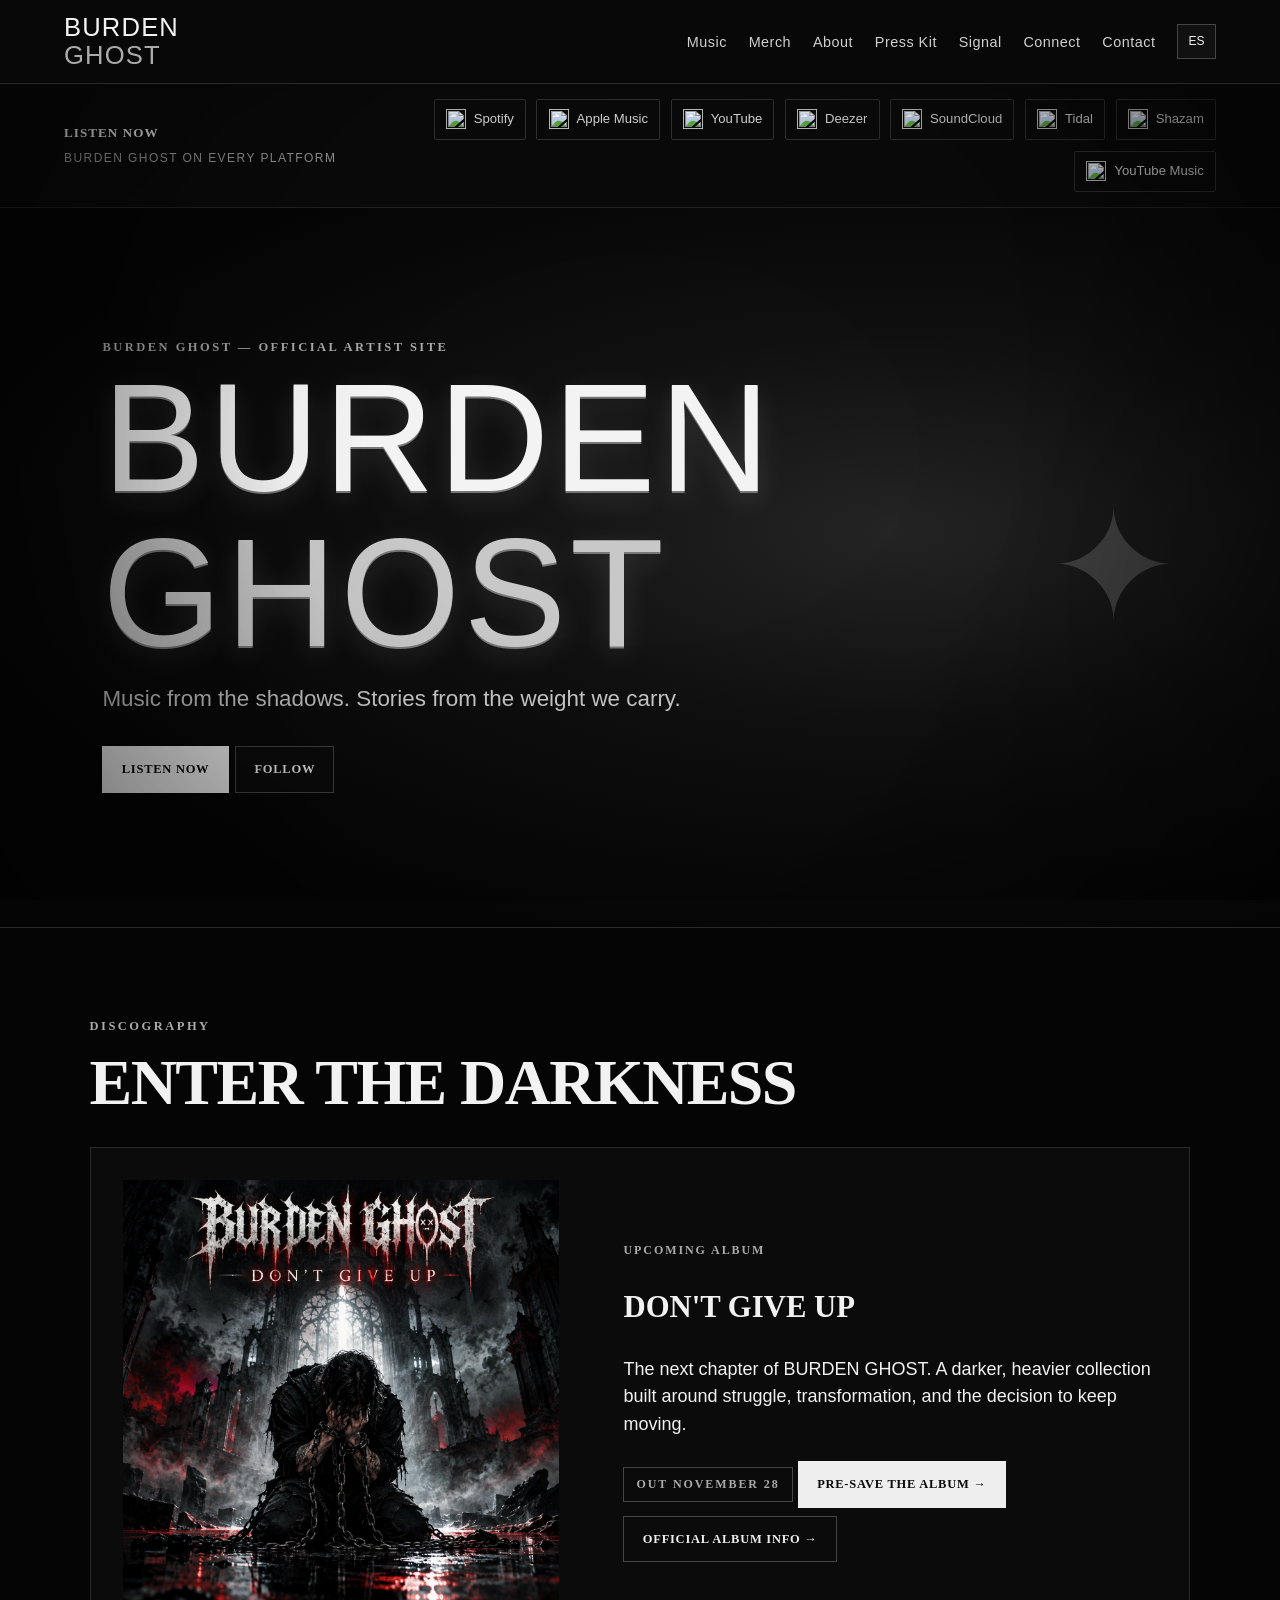
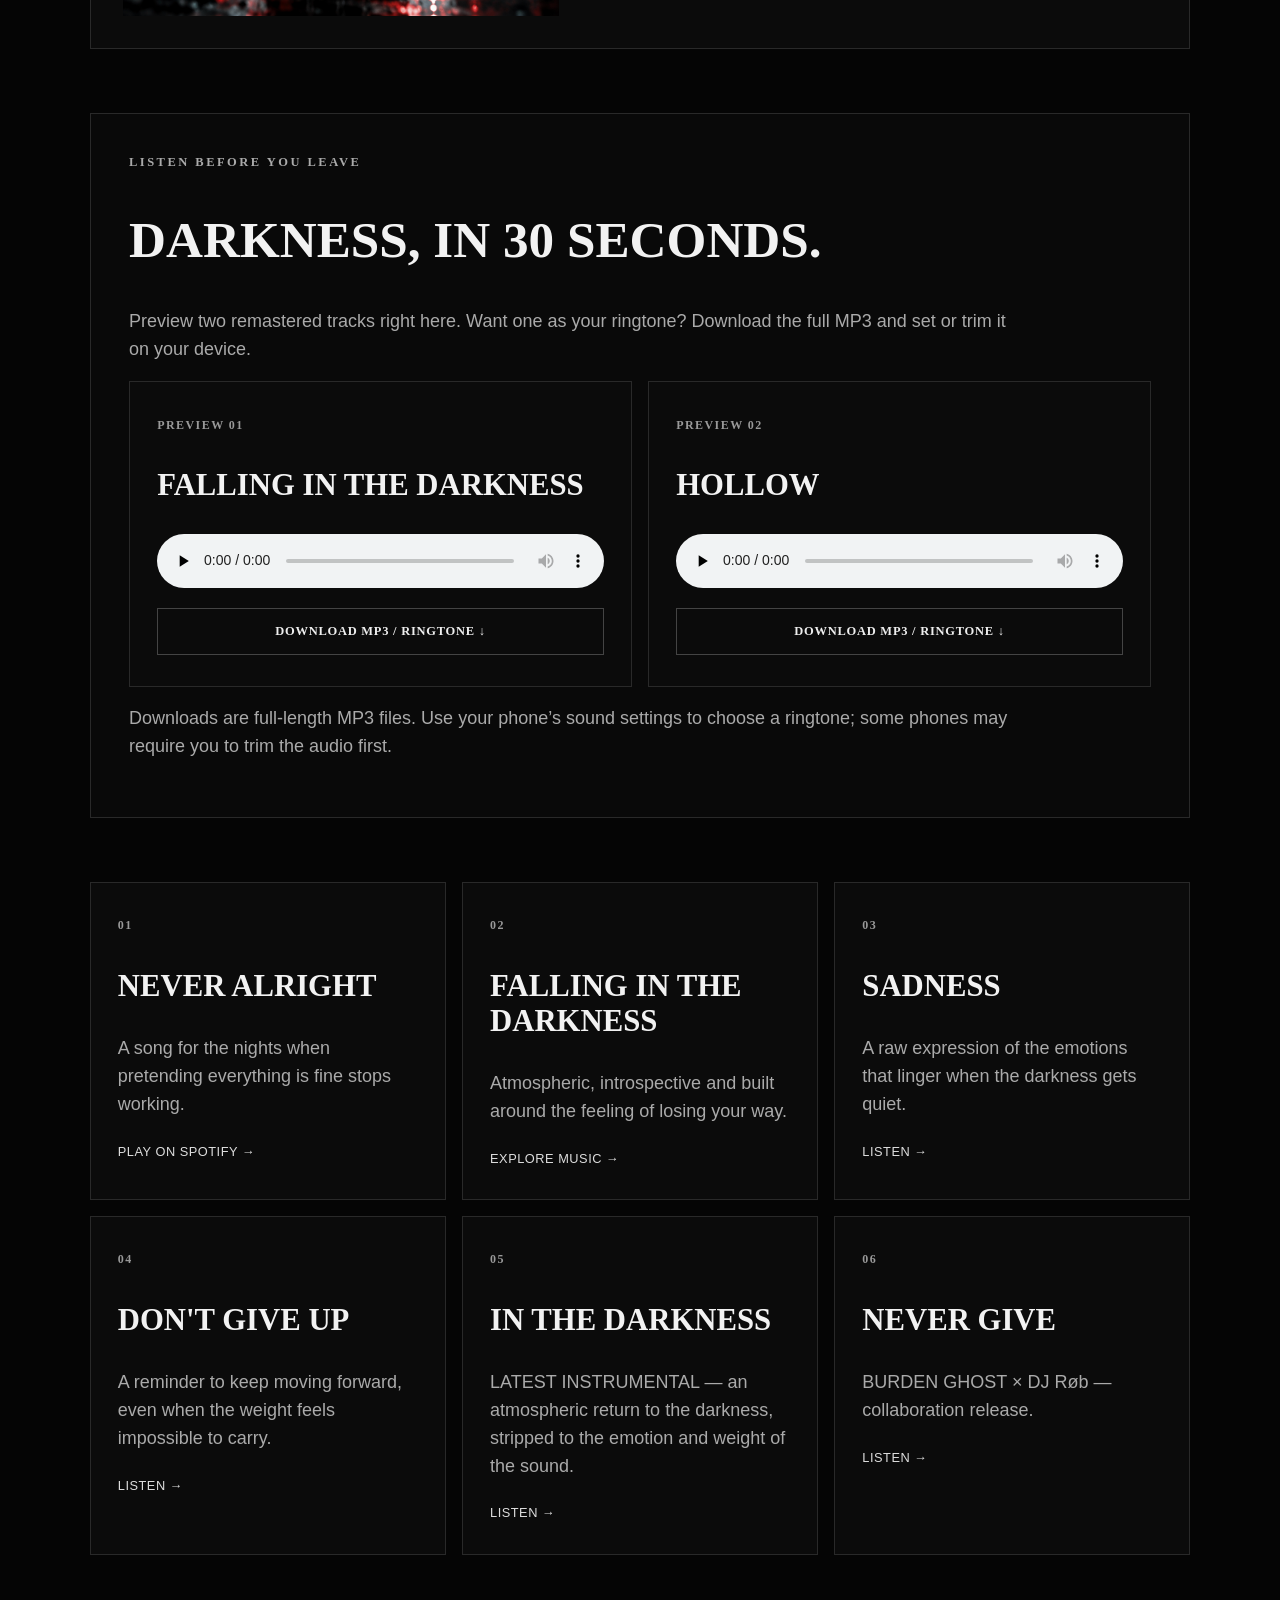
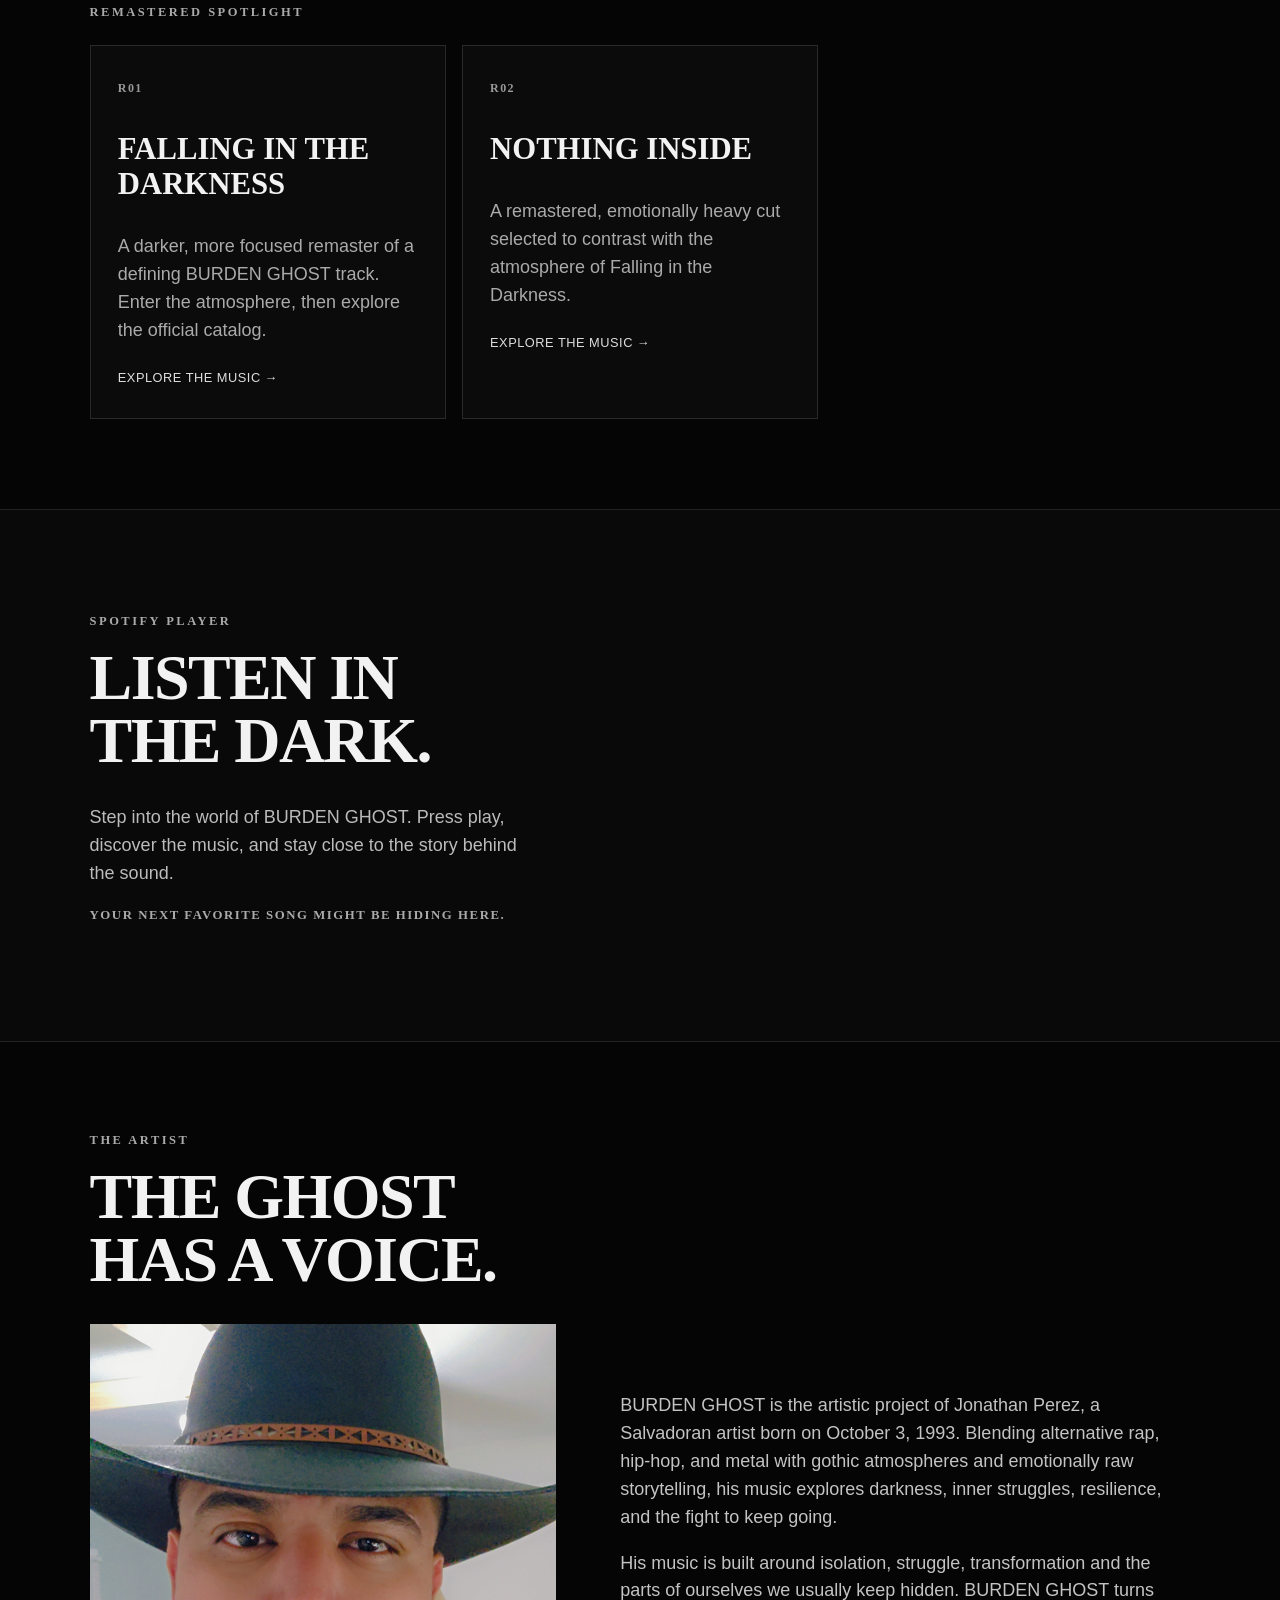
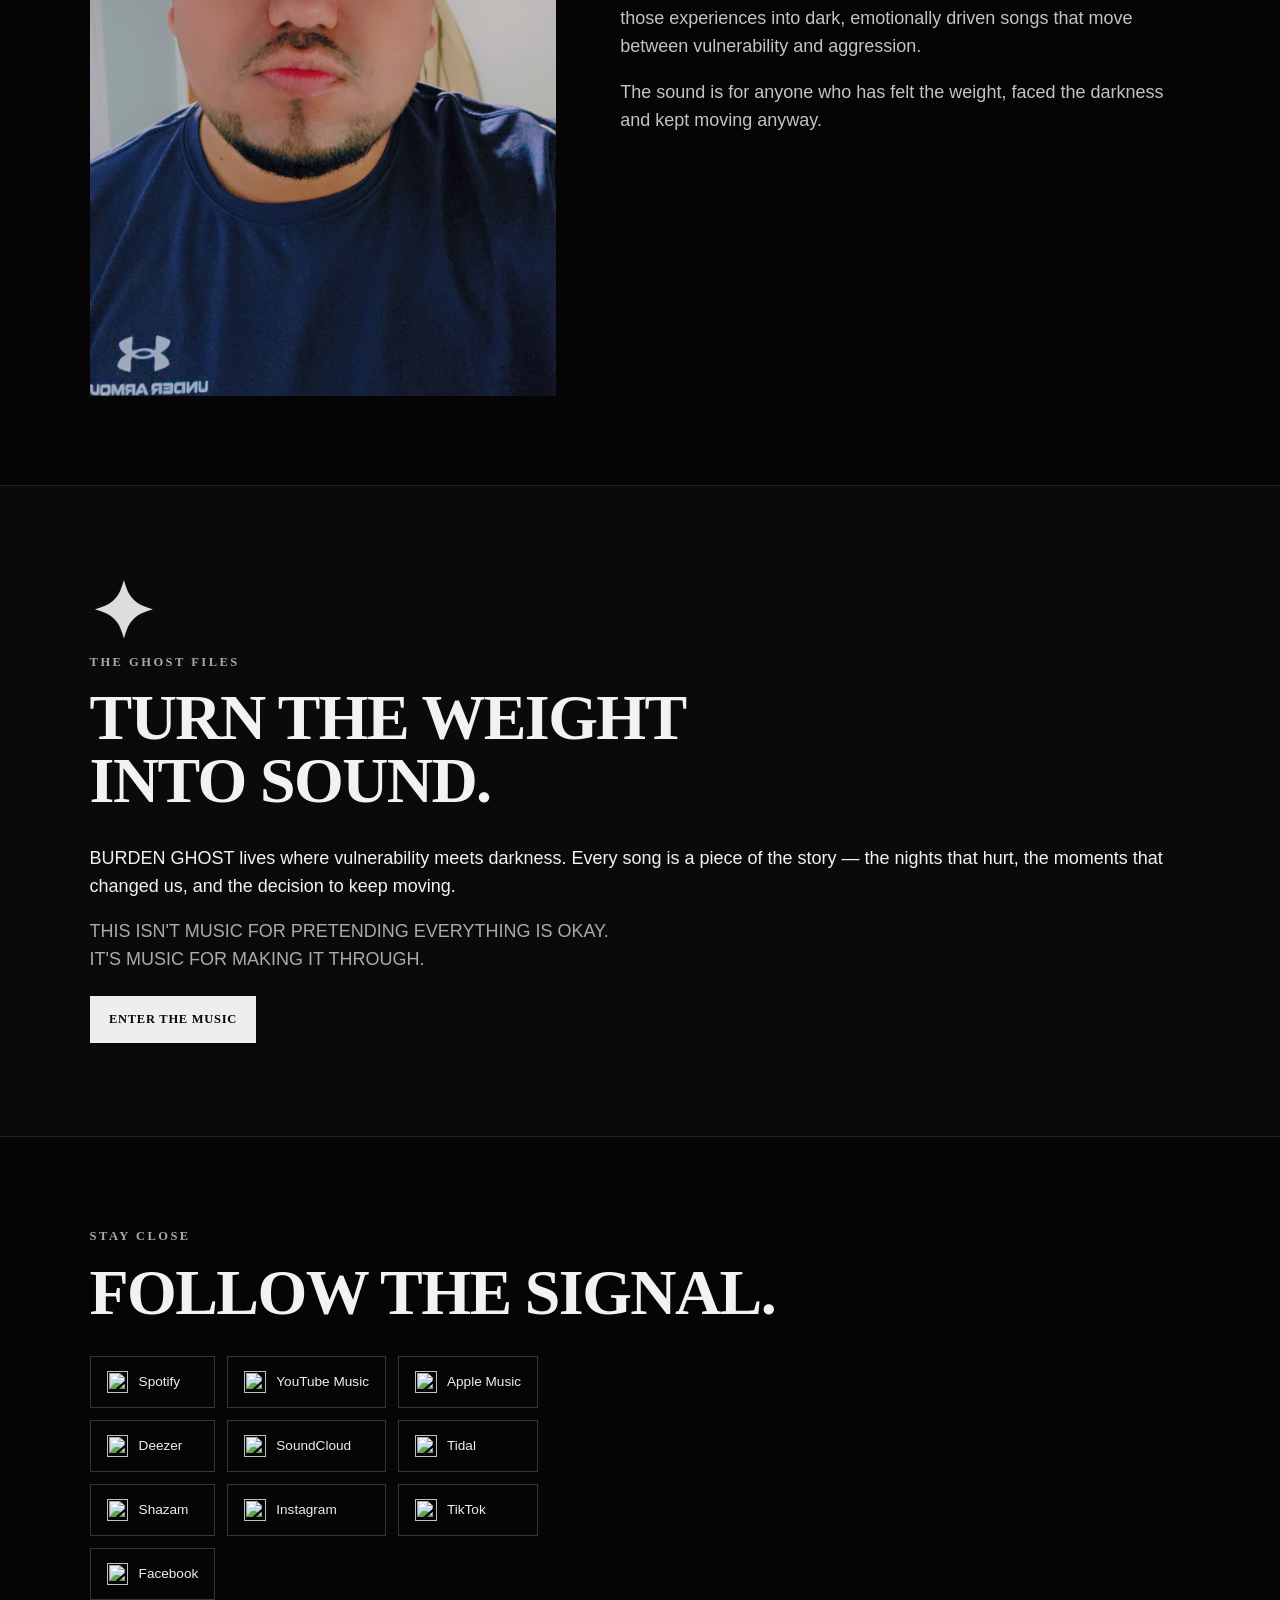
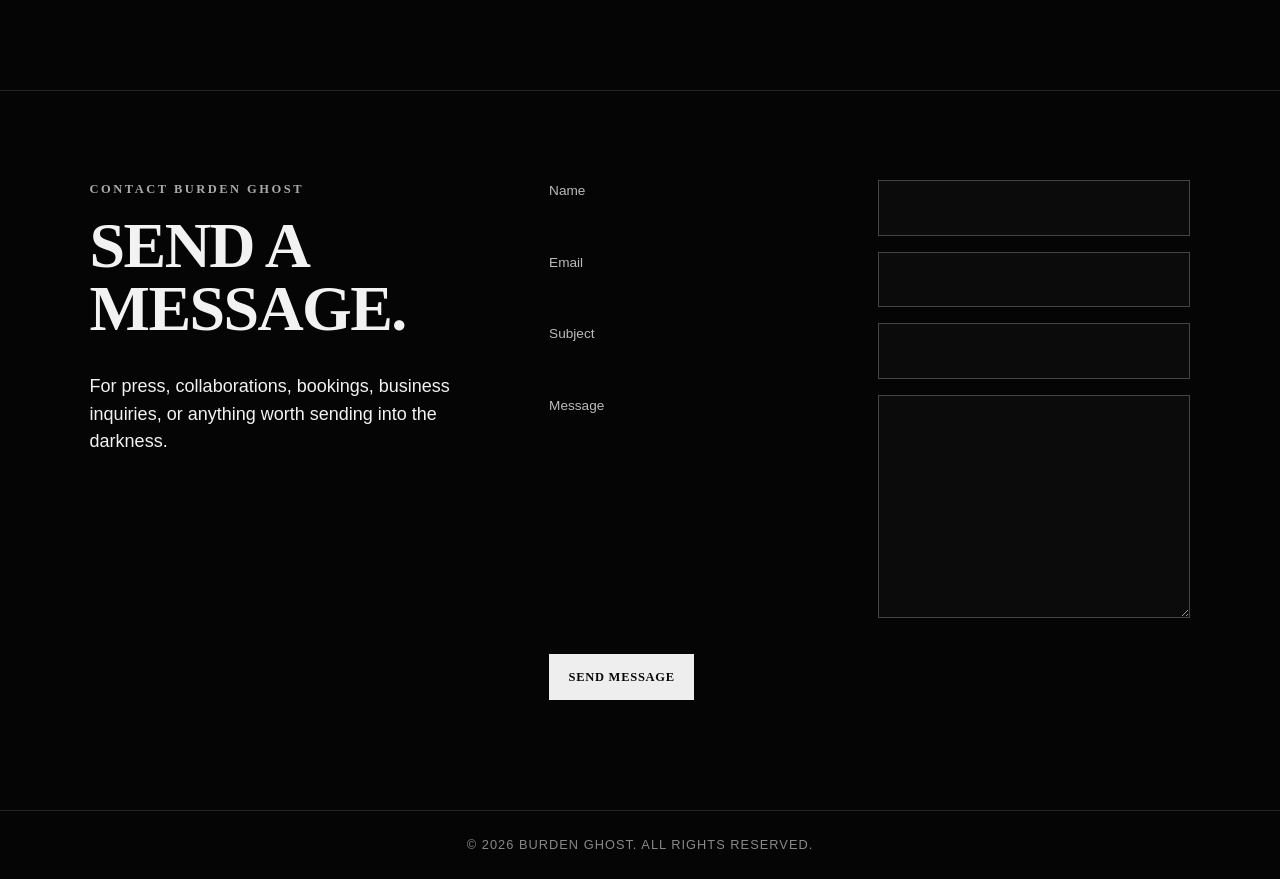
==== commit 20e1f2bc: "Add official merch navigation entry" ====
--- a/index.html
+++ b/index.html
@@ -19,7 +19,7 @@
 <meta property="og:locale:alternate" content="es_SV">
 <meta name="twitter:site" content="@burdenghost">
 <script type="application/ld+json">{"@context":"https://schema.org","@graph":[{"@type":"WebPage","@id":"https://burdenghost.com/#webpage","url":"https://burdenghost.com/","name":"Burden Ghost | Official Artist Website","description":"Official website of BURDEN GHOST, the music project of Salvadoran artist Jonathan Pérez.","mainEntity":{"@id":"https://burdenghost.com/#artist"}},{"@type":"MusicGroup","@id":"https://burdenghost.com/#artist","name":"Burden Ghost","alternateName":["BURDEN GHOST","burdenghost","BURDEN GHOST music project"],"url":"https://burdenghost.com/","logo":"https://burdenghost.com/Snapchat-946401258.jpg","image":"https://burdenghost.com/Snapchat-946401258.jpg","description":"BURDEN GHOST is the dark, emotionally driven alternative rap and metal music project of Salvadoran artist Jonathan Pérez (Jonathan Perez). Its songs explore isolation, struggle, transformation, vulnerability and the hidden parts of the human experience.","genre":["Alternative Rap","Alternative Metal","Rap Metal","Metal","Hip-Hop"],"founder":{"@id":"https://burdenghost.com/#jonathan-perez"},"member":{"@id":"https://burdenghost.com/#jonathan-perez"},"sameAs":["https://open.spotify.com/artist/5hVlwr7mkQSALhv4N9uKXQ","https://music.apple.com/sv/artist/burden-ghost/1792258185","https://www.youtube.com/channel/UCRN2M30VFfHJXD09sIb9aAw","https://www.instagram.com/burdenghost","https://www.tiktok.com/@burdenghost","https://www.facebook.com/share/18JVgDE3kY/","https://soundcharts.com/es/artist/cf207992-5dd3-4aad-acc2-1cd14de17113","https://chartmetric.com/artist/13753170","https://www.deezer.com/en/artist/299631871","https://tidal.com/artist/53527985","https://www.shazam.com/artist/burden-ghost/1792258185","https://m.soundcloud.com/burdenghost"]},{"@type":"Person","@id":"https://burdenghost.com/#jonathan-perez","name":"Jonathan Perez","alternateName":["Jonathan Pérez","Jonnatan Perez"],"url":"https://burdenghost.com/","image":"https://burdenghost.com/Snapchat-946401258.jpg","jobTitle":"Musical Artist, Songwriter and Producer","description":"Salvadoran musician and songwriter behind BURDEN GHOST, a dark, emotionally driven alternative rap and metal project.","birthDate":"1993-10-03","birthPlace":{"@type":"Place","name":"El Salvador","address":{"@type":"PostalAddress","addressCountry":"SV"}},"nationality":{"@type":"Country","name":"El Salvador"},"worksFor":{"@id":"https://burdenghost.com/#artist"},"sameAs":["https://open.spotify.com/artist/5hVlwr7mkQSALhv4N9uKXQ","https://music.apple.com/sv/artist/burden-ghost/1792258185","https://www.youtube.com/channel/UCRN2M30VFfHJXD09sIb9aAw","https://www.instagram.com/burdenghost","https://www.tiktok.com/@burdenghost"]},{"@type":"MusicAlbum","@id":"https://burdenghost.com/#dont-give-up","name":"Don't Give Up","byArtist":{"@id":"https://burdenghost.com/#artist"},"url":"https://burdenghost.com/#music","description":"Upcoming BURDEN GHOST album."}]}</script><link rel="stylesheet" href="style.css?v=20261017-2"></head>
-<body><header><a class="brand" href="#top" aria-label="Burden Ghost official home"><span>BURDEN</span><span>GHOST</span></a><nav><a href="#music" data-en="Music" data-es="Música">Music</a><a href="#about" data-en="About" data-es="Biografía">About</a><a href="press-kit.html" data-en="Press Kit" data-es="Prensa">Press Kit</a><a href="#signal" data-en="Signal" data-es="Señal">Signal</a><a href="#connect" data-en="Connect" data-es="Conectar">Connect</a><a href="#contact" data-en="Contact" data-es="Contacto">Contact</a><button class="lang-switch" id="langToggle" type="button" aria-label="Change language">ES</button></nav></header>
+<body><header><a class="brand" href="#top" aria-label="Burden Ghost official home"><span>BURDEN</span><span>GHOST</span></a><nav><a href="#music" data-en="Music" data-es="Música">Music</a><a href="merch.html" data-en="Merch" data-es="Tienda">Merch</a><a href="#about" data-en="About" data-es="Biografía">About</a><a href="press-kit.html" data-en="Press Kit" data-es="Prensa">Press Kit</a><a href="#signal" data-en="Signal" data-es="Señal">Signal</a><a href="#connect" data-en="Connect" data-es="Conectar">Connect</a><a href="#contact" data-en="Contact" data-es="Contacto">Contact</a><button class="lang-switch" id="langToggle" type="button" aria-label="Change language">ES</button></nav></header>
 <div class="listen-bar" aria-label="Listen to BURDEN GHOST">
 <div class="listen-label"><span data-en="LISTEN NOW" data-es="ESCUCHA AHORA">LISTEN NOW</span><small data-en="BURDEN GHOST ON EVERY PLATFORM" data-es="BURDEN GHOST EN TODAS LAS PLATAFORMAS">BURDEN GHOST ON EVERY PLATFORM</small></div>
 <div class="listen-platforms">
--- a/style.css
+++ b/style.css
@@ -149,3 +149,13 @@
   .connect .links a{width:100%;min-width:0;min-height:3.1rem;padding:.7rem .75rem;gap:.55rem;font-size:.9rem}
   .connect .links a img{width:1.25rem!important;height:1.25rem!important;min-width:1.25rem!important;min-height:1.25rem!important;max-width:1.25rem!important;max-height:1.25rem!important;flex-basis:1.25rem!important}
 }
+
+.release-hero{max-width:1000px;margin:0 auto;padding:clamp(2rem,6vw,5rem) 1.25rem}
+.release-layout{display:grid;grid-template-columns:minmax(0,1fr) minmax(0,1.15fr);gap:clamp(1.5rem,4vw,3rem);align-items:center}
+.release-layout img{display:block;width:100%;height:auto;border:1px solid #333}
+.release-copy h1{font-size:clamp(2.3rem,6vw,4.5rem);line-height:1.02;margin:.5rem 0 1rem}
+.release-copy p{line-height:1.75;max-width:60ch}
+.release-actions{display:flex;gap:.75rem;flex-wrap:wrap;margin-top:1.5rem}
+.release-note{color:#aaa;font-size:.9rem}
+@media(max-width:700px){.release-layout{grid-template-columns:1fr}}
+
